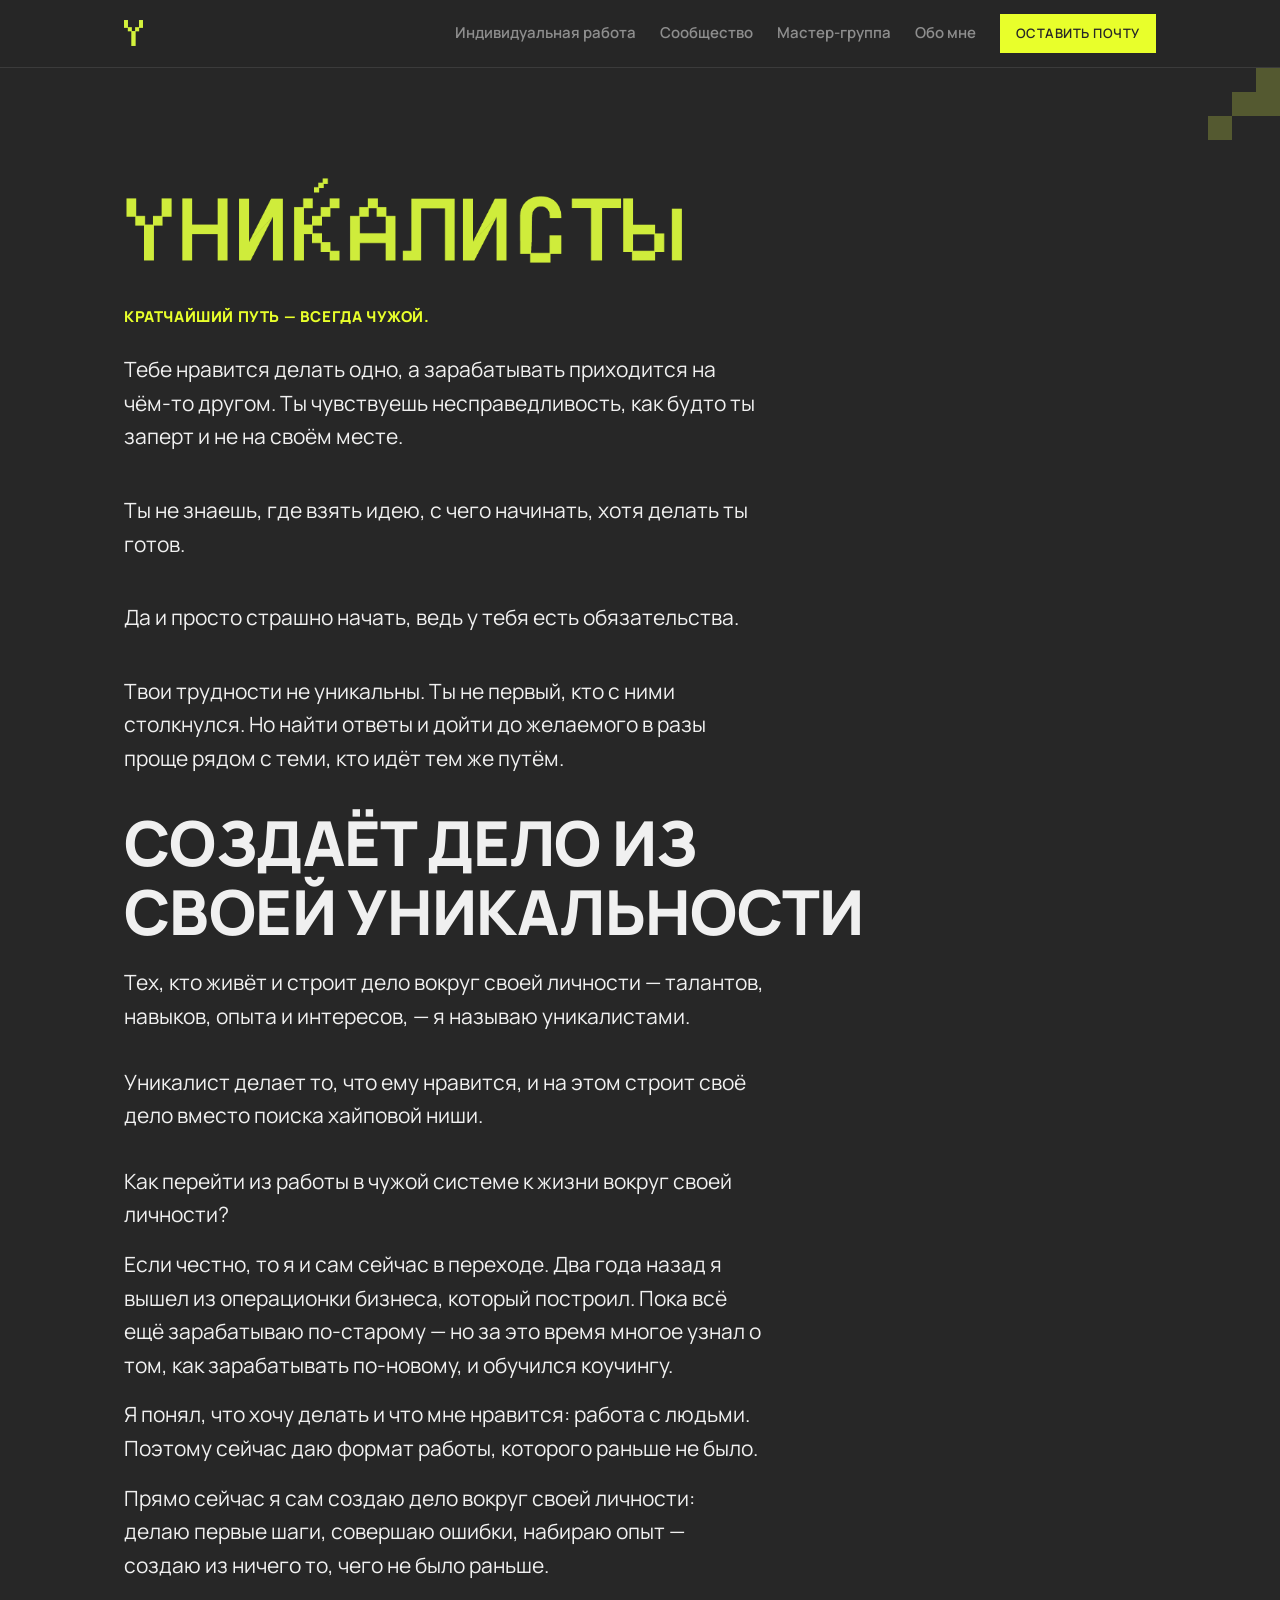
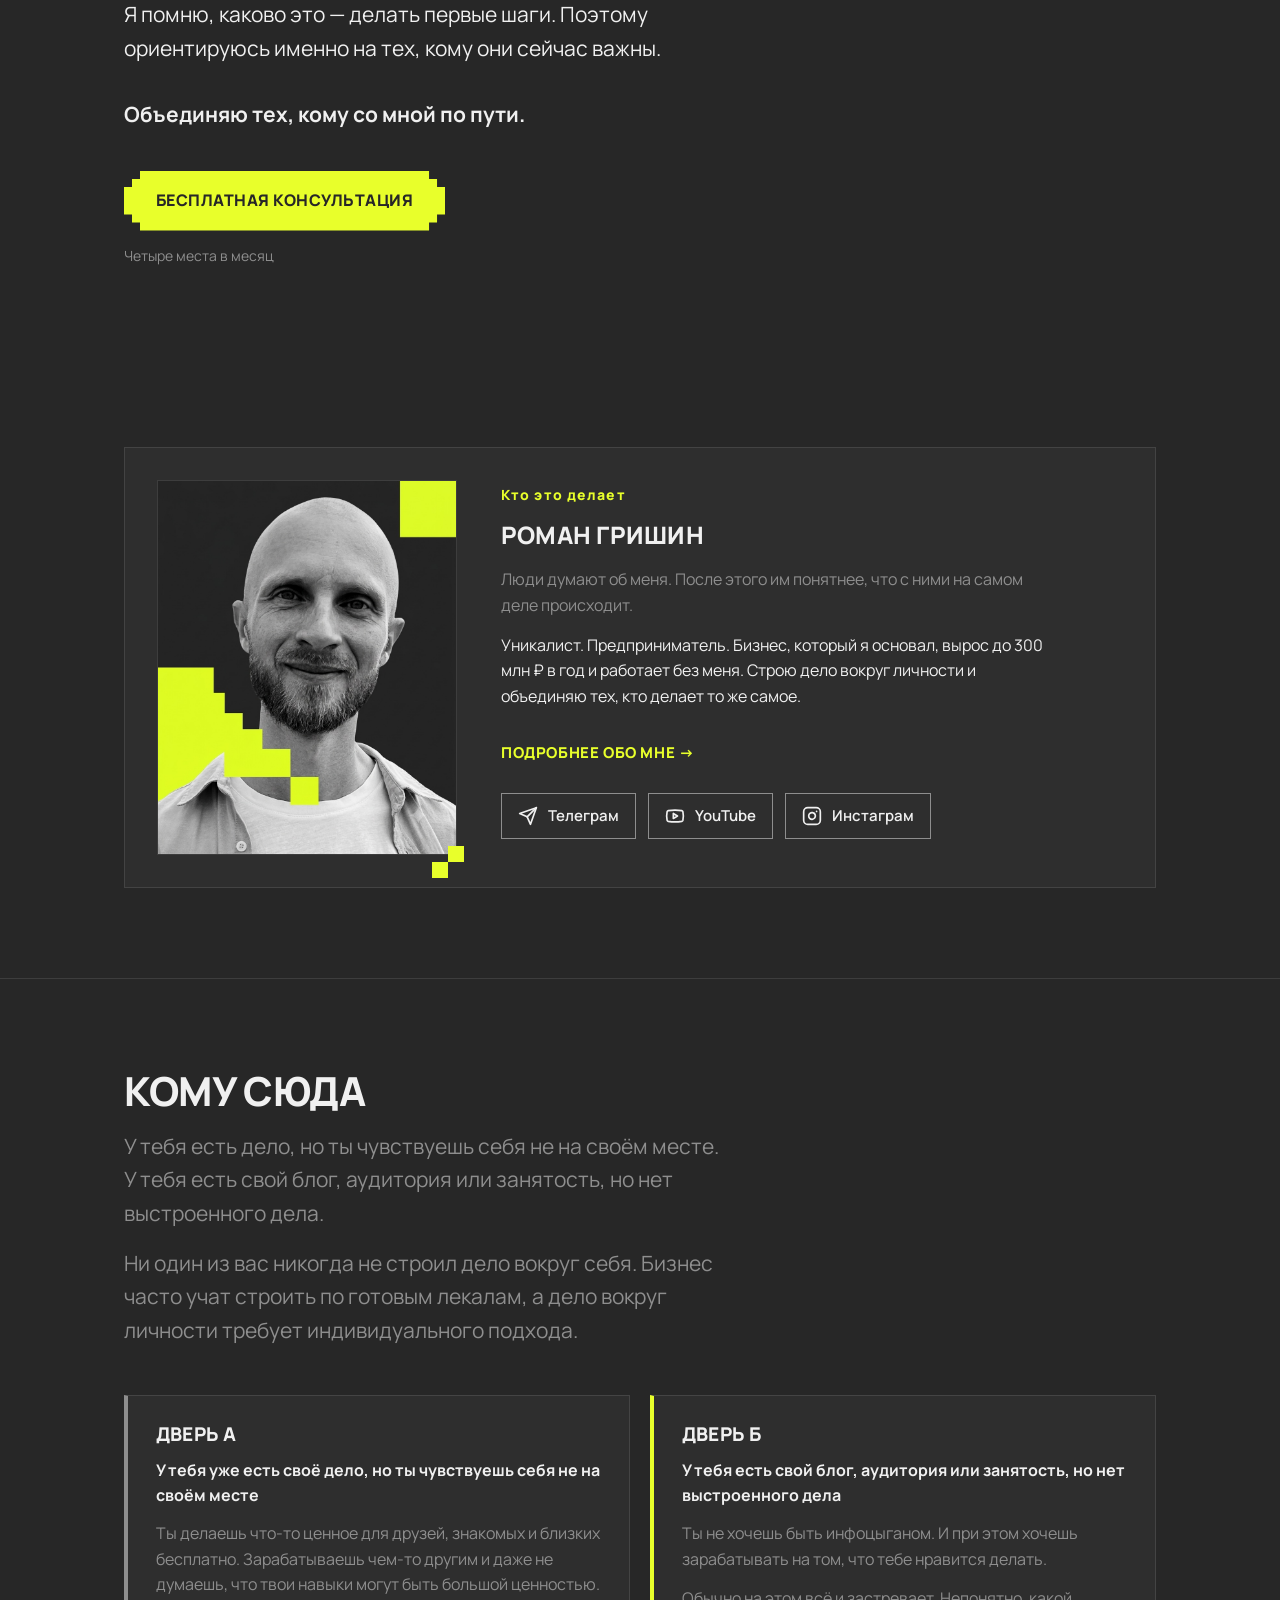
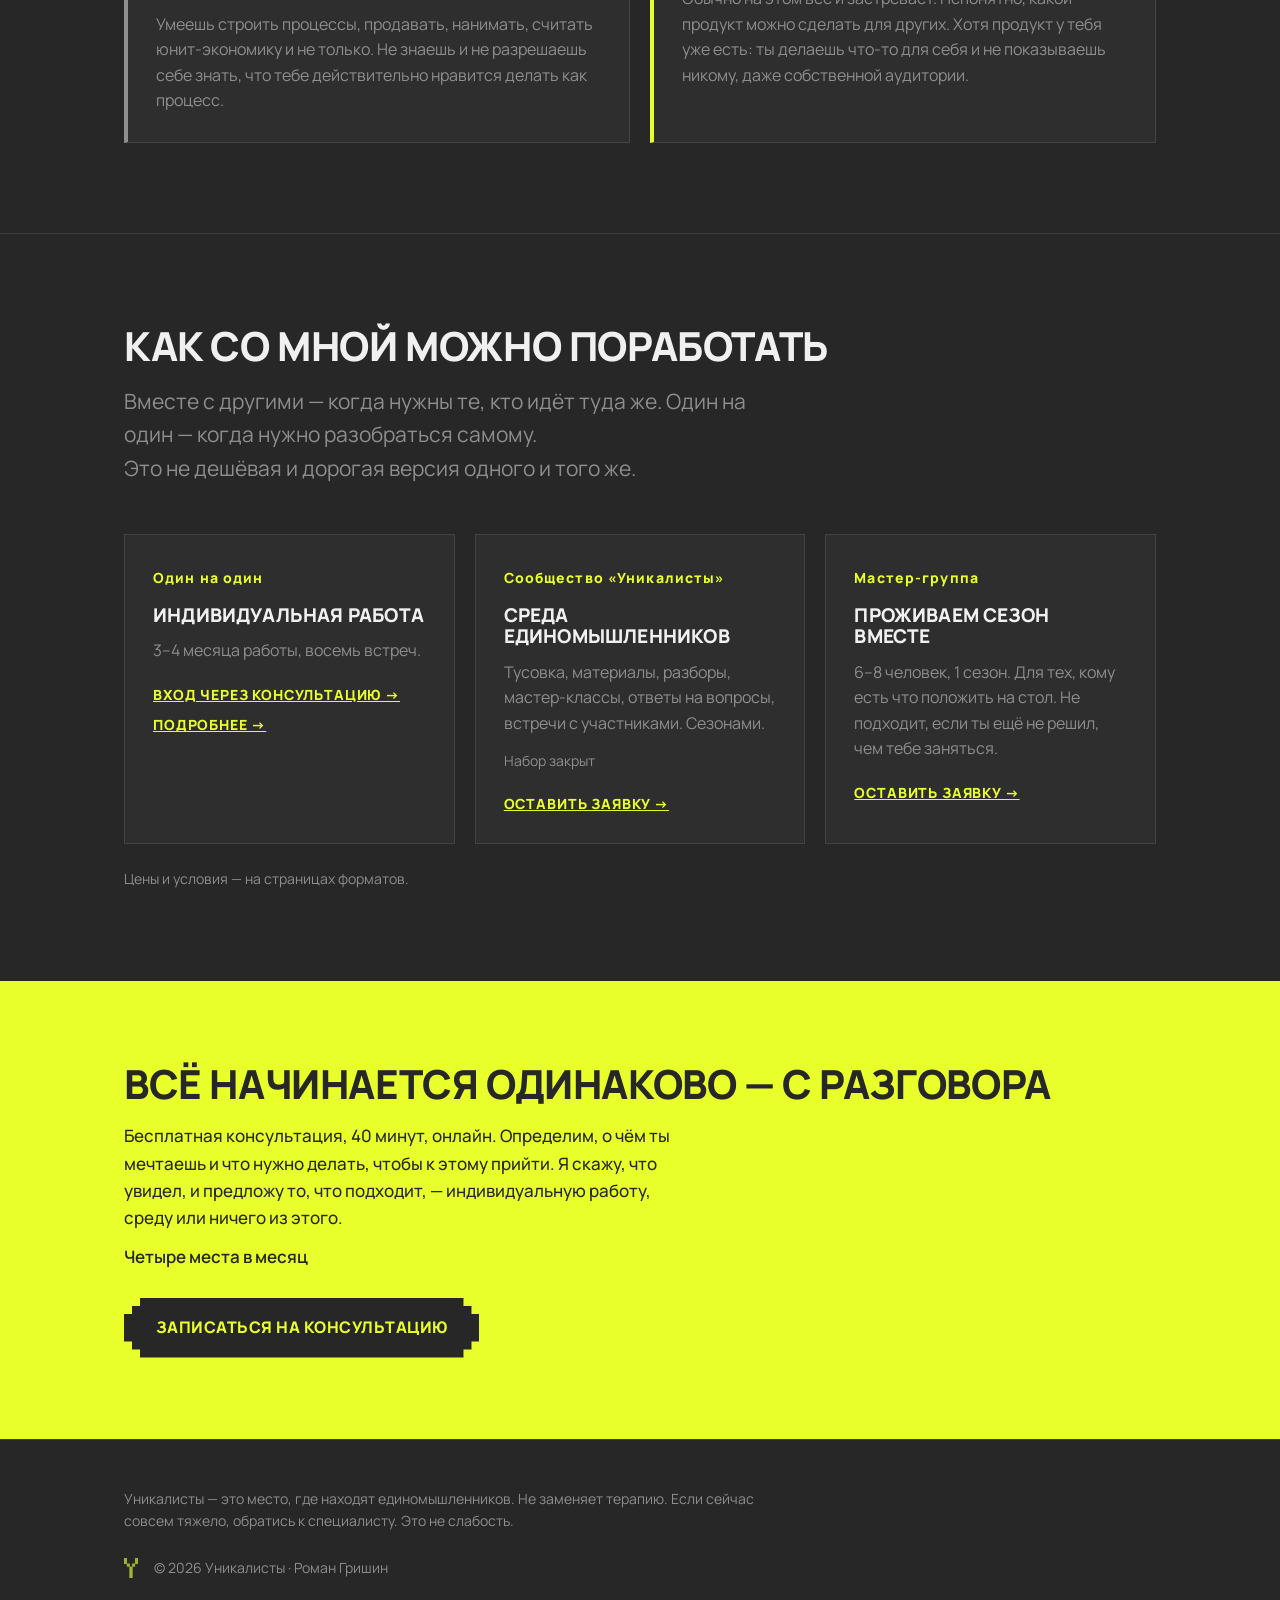
==== index.html @ 7ee45655 "Главная: рассказать о собственном переходе подробнее Объяснить, почему опыт Романа ценен тем, кто де" ====
<!DOCTYPE html>
<html lang="ru" class="snap">
<head>
  <meta charset="UTF-8">
  <meta name="viewport" content="width=device-width, initial-scale=1">
  <title>Уникалисты — дело вокруг своей уникальности</title>
  <meta name="description" content="Для тех, кому по пути создать дело вокруг личности, а не наоборот. Индивидуальная работа, сообщество «Уникалисты» и мастер-группа с Романом Гришиным.">
  <link rel="icon" type="image/png" href="assets/y-acid.png">
  <link rel="preconnect" href="https://fonts.googleapis.com">
  <link rel="preconnect" href="https://fonts.gstatic.com" crossorigin>
  <link href="https://fonts.googleapis.com/css2?family=Manrope:wght@400;600;800&display=swap" rel="stylesheet">
  <link rel="stylesheet" href="styles.css">
</head>
<body>

  <nav class="nav" aria-label="Главная навигация">
    <div class="nav-in">
      <a class="nav-logo" href="index.html" aria-label="Уникалисты — на главную">
        <img src="assets/y-acid.png" alt="Уникалисты">
      </a>
      <div class="nav-links">
        <a href="individual.html">Индивидуальная работа</a>
        <a href="community.html">Сообщество</a>
        <a href="master-group.html">Мастер-группа</a>
        <a href="about.html">Обо мне</a>
        <a class="nav-cta" href="email.html">Оставить почту</a>
      </div>
    </div>
  </nav>

  <!-- ── Hero ── -->
  <header class="hero">
    <div class="pixel-stairs" aria-hidden="true"></div>
    <div class="wrap">
      <img class="hero-wordmark" src="assets/wordmark-acid.png" alt="Уникалисты" width="1568" height="240">
      <p style="color:var(--lime); font-weight:800; text-transform:uppercase; font-size:15px; letter-spacing:.04em; margin-bottom: 24px;">Кратчайший путь — всегда чужой.</p>

      <p class="lead">Тебе нравится делать одно, а зарабатывать приходится на чём-то другом. Ты чувствуешь несправедливость, как будто ты заперт и не на своём месте.</p>
      <p class="lead" style="margin-top:16px;">Ты не знаешь, где взять идею, с чего начинать, хотя делать ты готов.</p>
      <p class="lead" style="margin-top:16px;">Да и просто страшно начать, ведь у тебя есть обязательства.</p>
      <p class="lead" style="margin-top:16px; margin-bottom: 32px;">Твои трудности не уникальны. Ты не первый, кто с ними столкнулся. Но найти ответы и дойти до желаемого в разы проще рядом с теми, кто идёт тем же путём.</p>

      <h1>Создаёт дело из своей уникальности</h1>
      <p class="lead" style="margin-bottom: 32px;">Тех, кто живёт и строит дело вокруг своей личности — талантов, навыков, опыта и интересов, — я называю уникалистами.</p>

      <p class="lead" style="margin-bottom: 32px;">Уникалист делает то, что ему нравится, и на этом строит своё дело вместо поиска хайповой ниши.</p>

      <p class="lead" style="margin-bottom: 16px;">Как перейти из работы в чужой системе к жизни вокруг своей личности?</p>
      <p class="lead" style="margin-bottom: 16px;">Если честно, то я и сам сейчас в переходе. Два года назад я вышел из операционки бизнеса, который построил. Пока всё ещё зарабатываю по-старому — но за это время многое узнал о том, как зарабатывать по-новому, и обучился коучингу.</p>
      <p class="lead" style="margin-bottom: 16px;">Я понял, что хочу делать и что мне нравится: работа с людьми. Поэтому сейчас даю формат работы, которого раньше не было.</p>
      <p class="lead" style="margin-bottom: 16px;">Прямо сейчас я сам создаю дело вокруг своей личности: делаю первые шаги, совершаю ошибки, набираю опыт — создаю из ничего то, чего не было раньше.</p>
      <p class="lead" style="margin-bottom: 32px;">Я помню, каково это — делать первые шаги. Поэтому ориентируюсь именно на тех, кому они сейчас важны.</p>

      <p class="lead" style="font-weight: 700; margin-bottom: 40px;">Объединяю тех, кому со мной по пути.</p>

      <div class="hero-actions">
        <a class="btn" href="consultation.html">Бесплатная консультация</a>
      </div>
      <p class="muted" style="margin-top: 14px; font-size: 14px;">Четыре места в месяц</p>
    </div>
  </header>

  <!-- ── Кто это делает ── -->
  <section class="section" id="me">
    <div class="wrap">
      <div class="about about--flush">
        <div class="about-photo">
          <img src="assets/roman.jpg" alt="Роман Гришин" width="960" height="1200">
        </div>
        <div class="about-text">
          <span class="card-num">Кто это делает</span>
          <h3>Роман Гришин</h3>
          <p>Люди думают об меня. После этого им понятнее, что с ними на самом деле происходит.</p>
          <p>Уникалист. Предприниматель. Бизнес, который я основал, вырос до 300 млн ₽ в год и работает без меня. Строю дело вокруг личности и объединяю тех, кто делает то же самое.</p>
          <a class="about-more" href="about.html">Подробнее обо мне →</a>
          <div class="about-socials">
            <a href="https://t.me/unicalist" target="_blank" rel="noopener" aria-label="Телеграм-канал Романа">
              <svg viewBox="0 0 24 24" fill="none" stroke="currentColor" stroke-width="2" stroke-linecap="round" stroke-linejoin="round" aria-hidden="true"><path d="m22 2-7 20-4-9-9-4Z"/><path d="M22 2 11 13"/></svg>
              <span>Телеграм</span>
            </a>
            <a href="https://www.youtube.com/@unicalist" target="_blank" rel="noopener" aria-label="YouTube-канал Романа">
              <svg viewBox="0 0 24 24" fill="none" stroke="currentColor" stroke-width="2" stroke-linecap="round" stroke-linejoin="round" aria-hidden="true"><path d="M2.5 17a24.12 24.12 0 0 1 0-10 2 2 0 0 1 1.4-1.4 49.56 49.56 0 0 1 16.2 0A2 2 0 0 1 21.5 7a24.12 24.12 0 0 1 0 10 2 2 0 0 1-1.4 1.4 49.55 49.55 0 0 1-16.2 0A2 2 0 0 1 2.5 17"/><path d="m10 15 5-3-5-3z"/></svg>
              <span>YouTube</span>
            </a>
            <a href="https://www.instagram.com/rmgrishin/" target="_blank" rel="noopener" aria-label="Инстаграм Романа">
              <svg viewBox="0 0 24 24" fill="none" stroke="currentColor" stroke-width="2" stroke-linecap="round" stroke-linejoin="round" aria-hidden="true"><rect width="20" height="20" x="2" y="2" rx="5" ry="5"/><path d="M16 11.37A4 4 0 1 1 12.63 8 4 4 0 0 1 16 11.37z"/><line x1="17.5" x2="17.51" y1="6.5" y2="6.5"/></svg>
              <span>Инстаграм</span>
            </a>
          </div>
        </div>
      </div>
    </div>
  </section>

  <!-- ── Кому сюда ── -->
  <section class="section">
    <div class="wrap">
      <div class="section-head">
        <h2>Кому сюда</h2>
        <p class="lead muted">У тебя есть дело, но ты чувствуешь себя не на своём месте.<br>У тебя есть свой блог, аудитория или занятость, но нет выстроенного дела.</p>
        <p class="lead muted" style="margin-top: 16px;">Ни один из вас никогда не строил дело вокруг себя. Бизнес часто учат строить по готовым лекалам, а дело вокруг личности требует индивидуального подхода.</p>
      </div>

      <div class="grid grid--2">
        <div class="card card--a">
          <h3>Дверь А</h3>
          <p style="color: var(--light); font-weight: 700; margin-bottom: 12px;">У тебя уже есть своё дело, но ты чувствуешь себя не на своём месте</p>
          <p>Ты делаешь что-то ценное для друзей, знакомых и близких бесплатно. Зарабатываешь чем-то другим и даже не думаешь, что твои навыки могут быть большой ценностью.</p>
          <p style="margin-top: 14px;">Умеешь строить процессы, продавать, нанимать, считать юнит-экономику и не только. Не знаешь и не разрешаешь себе знать, что тебе действительно нравится делать как процесс.</p>
        </div>
        <div class="card card--b">
          <h3>Дверь Б</h3>
          <p style="color: var(--light); font-weight: 700; margin-bottom: 12px;">У тебя есть свой блог, аудитория или занятость, но нет выстроенного дела</p>
          <p>Ты не хочешь быть инфоцыганом. И при этом хочешь зарабатывать на том, что тебе нравится делать.</p>
          <p style="margin-top: 14px;">Обычно на этом всё и застревает. Непонятно, какой продукт можно сделать для других. Хотя продукт у тебя уже есть: ты делаешь что-то для себя и не показываешь никому, даже собственной аудитории.</p>
        </div>
      </div>
    </div>
  </section>

  <!-- ── Как со мной можно поработать ── -->
  <section class="section" id="products">
    <div class="wrap">
      <div class="section-head">
        <h2>Как со мной можно поработать</h2>
        <p class="lead muted">Вместе с другими — когда нужны те, кто идёт туда же. Один на один — когда нужно разобраться самому.<br>Это не дешёвая и дорогая версия одного и того же.</p>
      </div>

      <div class="grid grid--3">
        <div class="card">
          <span class="card-num">Один на один</span>
          <h3>Индивидуальная работа</h3>
          <p>3–4 месяца работы, восемь встреч.</p>
          <a class="card-go" href="consultation.html" style="display:block;">Вход через консультацию →</a>
          <a class="card-go" href="individual.html" style="display:block; margin-top:8px;">Подробнее →</a>
        </div>
        <div class="card">
          <span class="card-num">Сообщество «Уникалисты»</span>
          <h3>Среда единомышленников</h3>
          <p>Тусовка, материалы, разборы, мастер-классы, ответы на вопросы, встречи с участниками. Сезонами.</p>
          <p class="muted" style="margin-top: 14px; font-size: 14px;">Набор закрыт</p>
          <a class="card-go" href="community.html" style="display:block;">Оставить заявку →</a>
        </div>
        <div class="card">
          <span class="card-num">Мастер-группа</span>
          <h3>Проживаем сезон вместе</h3>
          <p>6–8 человек, 1 сезон. Для тех, кому есть что положить на стол. Не подходит, если ты ещё не решил, чем тебе заняться.</p>
          <a class="card-go" href="master-group.html" style="display:block;">Оставить заявку →</a>
        </div>
      </div>
      <p class="muted" style="margin-top: 24px; font-size: 14px;">Цены и условия — на страницах форматов.</p>
    </div>
  </section>

  <!-- ── Финальный CTA ── -->
  <section class="final">
    <div class="wrap">
      <h2>Всё начинается одинаково — с разговора</h2>
      <p>Бесплатная консультация, 40 минут, онлайн. Определим, о чём ты мечтаешь и что нужно делать, чтобы к этому прийти. Я скажу, что увидел, и предложу то, что подходит, — индивидуальную работу, среду или ничего из этого.</p>
      <p style="font-weight: 600; margin-top: -20px; margin-bottom: 28px;">Четыре места в месяц</p>
      <a class="btn" href="consultation.html">Записаться на консультацию</a>
    </div>
  </section>

  <footer class="footer">
    <div class="wrap">
      <p class="disclaimer">Уникалисты — это место, где находят единомышленников. Не заменяет терапию. Если сейчас совсем тяжело, обратись к специалисту. Это не слабость.</p>
      <div class="footer-row">
        <img src="assets/y-acid.png" alt="">
        <span>© 2026 Уникалисты · Роман Гришин</span>
      </div>
    </div>
  </footer>

  <script src="script.js" defer></script>

</body>
</html>
---- styles.css ----
/* Уникалисты — стили по визуальному гайду v1.0
   Палитра: charcoal #272727 · лайм #E8FF2B (сигнал, ≤10%) · серый #8E8E8E · олива #7A8239 · почти-белый #F0F0F0 */

:root {
  --charcoal: #272727;
  --charcoal-2: #2e2e2e;
  --lime: #e8ff2b;
  --olive: #7a8239;
  --gray: #8e8e8e;
  --light: #f0f0f0;
  --border: rgba(255, 255, 255, 0.1);
  --maxw: 1080px;
  --px: 8px; /* модуль пиксельной сетки */
}

* { box-sizing: border-box; }

html { scroll-behavior: smooth; }

body {
  margin: 0;
  background: var(--charcoal);
  color: var(--light);
  font-family: "Manrope", -apple-system, "Segoe UI", sans-serif;
  font-size: 17px;
  line-height: 1.6;
  -webkit-font-smoothing: antialiased;
}

img { max-width: 100%; display: block; }

a { color: var(--light); }

::selection { background: var(--lime); color: var(--charcoal); }

:focus-visible {
  outline: 2px solid var(--lime);
  outline-offset: 3px;
}

.wrap {
  max-width: var(--maxw);
  margin: 0 auto;
  padding: 0 24px;
}

/* ── Типографика ── */

h1, h2, h3 {
  font-weight: 800;
  text-transform: uppercase;
  letter-spacing: -0.01em;
  line-height: 1.12;
  margin: 0;
}

h1 { font-size: clamp(34px, 5.4vw, 62px); }
h2 { font-size: clamp(26px, 3.6vw, 40px); }
h3 { font-size: 19px; letter-spacing: 0.01em; }

p { margin: 0; }

.muted { color: var(--gray); }

.lead {
  font-size: clamp(18px, 2vw, 21px);
  max-width: 640px;
}

/* ── Плашка-chip (лайм с пиксельным хвостом) ── */

.chip {
  display: inline-block;
  position: relative;
  background: var(--lime);
  color: var(--charcoal);
  font-weight: 800;
  text-transform: uppercase;
  font-size: 13px;
  letter-spacing: 0.06em;
  padding: 7px 14px;
}

.chip::after {
  content: "";
  position: absolute;
  left: 0;
  bottom: calc(var(--px) * -1);
  width: var(--px);
  height: var(--px);
  background: var(--lime);
}

.chip--ghost {
  background: transparent;
  color: var(--gray);
  border: 1px solid var(--border);
}
.chip--ghost::after { display: none; }

/* ── Кнопки ── */

.btn {
  position: relative;
  display: inline-block;
  background: var(--lime);
  color: var(--charcoal);
  font-family: inherit;
  font-weight: 800;
  font-size: 16px;
  text-transform: uppercase;
  letter-spacing: 0.03em;
  text-decoration: none;
  border: none;
  cursor: pointer;
  padding: 17px 32px;
  /* пиксельная форма: сам силуэт кнопки — углы срезаны лесенкой в 2 ступени */
  clip-path: polygon(
    16px 0, calc(100% - 16px) 0,
    calc(100% - 16px) 8px, calc(100% - 8px) 8px, calc(100% - 8px) 16px, 100% 16px,
    100% calc(100% - 16px), calc(100% - 8px) calc(100% - 16px),
    calc(100% - 8px) calc(100% - 8px), calc(100% - 16px) calc(100% - 8px), calc(100% - 16px) 100%,
    16px 100%, 16px calc(100% - 8px), 8px calc(100% - 8px), 8px calc(100% - 16px), 0 calc(100% - 16px),
    0 16px, 8px 16px, 8px 8px, 16px 8px
  );
  transition: transform 0.18s ease, background 0.18s ease, clip-path 0.16s ease;
}

/* ховер: лесенки складываются — кнопка становится строгим квадратом
   (тот же набор из 20 точек, но сведён в 4 угла, чтобы форма плавно перетекала) */
.btn:hover,
.btn:focus-visible {
  clip-path: polygon(
    0 0, 100% 0,
    100% 0, 100% 0, 100% 0, 100% 0,
    100% 100%, 100% 100%, 100% 100%, 100% 100%, 100% 100%,
    0 100%, 0 100%, 0 100%, 0 100%, 0 100%,
    0 0, 0 0, 0 0, 0 0
  );
}

.btn--ghost {
  background: transparent;
  color: var(--light);
  border: 1px solid var(--gray);
  clip-path: none; /* контурная вторичная кнопка остаётся обычным прямоугольником */
}
.btn--ghost:hover,
.btn--ghost:focus-visible {
  border-color: var(--light);
}

/* ── Навигация ── */

.nav {
  position: sticky;
  top: 0;
  z-index: 100;
  background: rgba(39, 39, 39, 0.92);
  backdrop-filter: blur(8px);
  border-bottom: 1px solid var(--border);
}

.nav-in {
  display: flex;
  align-items: center;
  gap: 28px;
  padding: 14px 24px;
  max-width: var(--maxw);
  margin: 0 auto;
}

.nav-logo img { height: 26px; width: auto; }

.nav-links {
  display: flex;
  gap: 24px;
  margin-left: auto;
  align-items: center;
}

.nav-links a {
  color: var(--gray);
  text-decoration: none;
  font-size: 15px;
  font-weight: 600;
  transition: color 0.18s ease;
}

.nav-links a:hover { color: var(--light); }

.nav-cta {
  background: var(--lime);
  color: var(--charcoal) !important;
  font-weight: 800;
  padding: 9px 16px;
  text-transform: uppercase;
  font-size: 13px !important;
  letter-spacing: 0.04em;
}
.nav-cta:hover { color: var(--charcoal) !important; }

/* ── Hero ── */

.hero {
  padding: clamp(72px, 12vh, 140px) 0 clamp(64px, 10vh, 120px);
  position: relative;
  overflow: hidden;
}

.hero-wordmark {
  width: min(560px, 82vw);
  height: auto;
  margin-bottom: 40px;
}

.hero h1 { max-width: 760px; margin: 28px 0 20px; }

.hero .lead { margin-bottom: 40px; }

.hero-actions { display: flex; gap: 14px; flex-wrap: wrap; }

/* пиксельная лесенка — декор в углу hero */
.pixel-stairs {
  position: absolute;
  right: 0;
  top: 0;
  width: calc(var(--px) * 3);
  height: calc(var(--px) * 3);
  background: var(--olive);
  box-shadow:
    calc(var(--px) * -3) calc(var(--px) * 3) 0 0 var(--olive),
    0 calc(var(--px) * 3) 0 0 var(--olive),
    calc(var(--px) * -6) calc(var(--px) * 6) 0 0 var(--olive);
  opacity: 0.55;
}

/* ── Секции ── */

.section { padding: clamp(72px, 10vh, 128px) 0; }

.section + .section { border-top: 1px solid var(--border); }

.section-head { margin-bottom: 48px; }
.section-head .chip { margin-bottom: 20px; }
.section-head h2 { margin-bottom: 16px; }

/* ── Сетки карточек ── */

.grid {
  display: grid;
  gap: 20px;
}

.grid--2 { grid-template-columns: repeat(2, 1fr); }
.grid--3 { grid-template-columns: repeat(3, 1fr); }
.grid--4 { grid-template-columns: repeat(4, 1fr); }

.card {
  background: var(--charcoal-2);
  border: 1px solid var(--border);
  padding: 28px;
}

.card h3 { margin-bottom: 12px; }
.card p { color: var(--gray); font-size: 16px; }

.card-num {
  display: inline-block;
  color: var(--lime);
  font-weight: 800;
  font-size: 14px;
  margin-bottom: 16px;
  letter-spacing: 0.08em;
}

/* карточки А → Б */

.card--a { border-left: 4px solid var(--gray); }
.card--b { border-left: 4px solid var(--lime); }

.card ul {
  margin: 0;
  padding: 0;
  list-style: none;
  color: var(--gray);
  font-size: 16px;
}

.card ul li {
  padding-left: 22px;
  position: relative;
  margin-bottom: 10px;
}

.card ul li::before {
  content: "";
  position: absolute;
  left: 0;
  top: 9px;
  width: var(--px);
  height: var(--px);
  background: var(--gray);
}

.card--b ul li::before { background: var(--lime); }
.card--b ul { color: var(--light); }

/* карточка-ссылка: на главной и в блоках «куда дальше» */

.card--link {
  display: flex;
  flex-direction: column;
  text-decoration: none;
  color: inherit;
}

.card--link p { flex: 1; }

.card-go {
  display: inline-block;
  margin-top: 20px;
  color: var(--lime);
  font-weight: 800;
  font-size: 14px;
  text-transform: uppercase;
  letter-spacing: 0.06em;
}

.card--link:hover { border-color: rgba(232, 255, 43, 0.5); }

/* ── Шапка страницы продукта ── */

.prod-hero {
  padding: clamp(48px, 8vh, 88px) 0 clamp(40px, 7vh, 72px);
  border-bottom: 1px solid var(--border);
}

.prod-hero .back { margin-bottom: 32px; }
.prod-hero .chip { margin-bottom: 22px; }
.prod-hero h1 { margin-bottom: 20px; }
.prod-hero .lead { margin-bottom: 0; }
.prod-hero .hero-actions { margin-top: 32px; }

/* ссылка «назад» — на страницах продуктов и на email */

.back {
  display: block;
  width: fit-content;
  color: var(--gray);
  text-decoration: none;
  font-size: 15px;
}
.back:hover { color: var(--light); }

/* ── Кейс-история ── */

.story {
  display: grid;
  grid-template-columns: 240px 1fr;
  gap: clamp(28px, 4vw, 56px);
  align-items: start;
}

.story-side {
  position: sticky;
  top: 96px;
  border-left: 4px solid var(--lime);
  padding-left: 20px;
}

.story-fact + .story-fact {
  margin-top: 26px;
  padding-top: 26px;
  border-top: 1px solid var(--border);
}

.story-fact p { color: var(--gray); font-size: 15px; }
.story-fact .fact-n { margin-bottom: 8px; }

.story-body p { color: var(--gray); margin-bottom: 16px; }
.story-body a { color: var(--lime); }

.story-lead {
  color: var(--light) !important;
  font-size: clamp(18px, 2vw, 21px);
}

.story-h {
  margin-top: 36px;
  margin-bottom: 14px;
  color: var(--light);
}

.story-out {
  margin-top: 36px;
  padding: 26px;
  background: var(--charcoal-2);
  border: 1px solid var(--border);
}

.story-out h3 { margin-bottom: 16px; }
.story-out p:last-child { margin-bottom: 0; }
.story-out strong { color: var(--light); font-weight: 800; }

.story-note {
  margin-top: 28px;
  padding-top: 16px;
  border-top: 1px solid var(--border);
  font-size: 14px;
}

/* ── Блок «обо мне» ── */

.about {
  display: grid;
  grid-template-columns: 300px 1fr;
  gap: 44px;
  align-items: start;
  margin-top: 56px;
  padding: 32px;
  background: var(--charcoal-2);
  border: 1px solid var(--border);
}

/* тот же блок, но как самостоятельная секция — без отступа сверху */
.about--flush { margin-top: 0; }

.about-photo {
  position: relative;
  aspect-ratio: 4 / 5;
  background: var(--charcoal) url("assets/y-graphite.png") center / 56px no-repeat;
  border: 1px solid var(--border);
}

.about-photo img {
  width: 100%;
  height: 100%;
  object-fit: cover;
}

/* пиксельная лесенка на углу фото */
.about-photo::after {
  content: "";
  position: absolute;
  right: calc(var(--px) * -1);
  bottom: calc(var(--px) * -1);
  width: calc(var(--px) * 2);
  height: calc(var(--px) * 2);
  background: var(--lime);
  box-shadow: calc(var(--px) * -2) calc(var(--px) * 2) 0 0 var(--lime);
}

.about-text h3 { font-size: 24px; margin-bottom: 18px; }

.about-text p {
  color: var(--gray);
  font-size: 16px;
  max-width: 560px;
  margin-bottom: 14px;
}

.about-text p:last-of-type { color: var(--light); }

.about-socials {
  display: flex;
  gap: 12px;
  flex-wrap: wrap;
  margin-top: 26px;
}

.about-socials a {
  display: inline-flex;
  align-items: center;
  gap: 10px;
  min-height: 44px;
  padding: 10px 16px;
  border: 1px solid var(--gray);
  color: var(--light);
  text-decoration: none;
  font-size: 15px;
  font-weight: 600;
  transition: border-color 0.2s ease, color 0.2s ease;
}

.about-socials a:hover {
  border-color: var(--lime);
  color: var(--lime);
}

.about-socials svg { width: 20px; height: 20px; }

/* ── Полоса «без обещаний» ── */

.no-promises {
  display: grid;
  grid-template-columns: repeat(4, 1fr);
  gap: 20px;
  margin-top: 48px;
  padding-top: 40px;
  border-top: 1px solid var(--border);
}

/* та же полоса, но под собственным заголовком секции */
.no-promises--flush {
  margin-top: 0;
  padding-top: 0;
  border-top: none;
}

.no-promises p strong {
  display: block;
  color: var(--light);
  text-transform: uppercase;
  font-size: 14px;
  letter-spacing: 0.04em;
  margin-bottom: 6px;
}

.no-promises p {
  color: var(--gray);
  font-size: 15px;
}

/* ── Побег: список дней ── */

.list-plain {
  margin: 0;
  padding: 0;
  list-style: none;
}

.list-plain li {
  display: flex;
  gap: 18px;
  padding: 18px 0;
  border-bottom: 1px solid var(--border);
  font-size: 16px;
}

.list-plain li:last-child { border-bottom: none; }

.list-plain .marker {
  flex: none;
  width: var(--px);
  height: var(--px);
  background: var(--lime);
  margin-top: 9px;
}

/* «кому не подойдёт» */

.not-for {
  background: transparent;
  border: 1px solid var(--olive);
  padding: 28px;
}

.not-for h3 { color: var(--light); margin-bottom: 14px; }
.not-for p { color: var(--gray); font-size: 16px; margin-bottom: 10px; }
.not-for p:last-child { margin-bottom: 0; }

/* ── Финальная лаймовая секция ── */

.final {
  background: var(--lime);
  color: var(--charcoal);
  padding: clamp(64px, 9vh, 110px) 0;
}

.final h2 { color: var(--charcoal); margin-bottom: 16px; }
.final p { max-width: 560px; margin-bottom: 32px; font-weight: 500; }

.final .btn {
  background: var(--charcoal);
  color: var(--lime);
}

/* ── Футер ── */

.footer {
  border-top: 1px solid var(--border);
  padding: 48px 0 56px;
  font-size: 14px;
  color: var(--gray);
}

.footer .disclaimer {
  max-width: 640px;
  margin-bottom: 24px;
}

.footer-row {
  display: flex;
  align-items: center;
  gap: 16px;
  flex-wrap: wrap;
}

.footer-row img { height: 20px; width: auto; opacity: 0.7; }

/* ── Страница email ── */

.page-email {
  min-height: 100dvh;
  display: flex;
  flex-direction: column;
}

.email-main {
  flex: 1;
  display: flex;
  align-items: center;
  padding: 64px 0;
}

.email-box { max-width: 560px; }

.email-box .back { margin-bottom: 40px; }

.email-box h1 { font-size: clamp(30px, 4.5vw, 46px); margin-bottom: 18px; }
.email-box .lead { margin-bottom: 36px; font-size: 18px; }

.email-form { display: flex; gap: 12px; flex-wrap: wrap; }

.email-form input[type="email"] {
  flex: 1 1 260px;
  background: var(--charcoal-2);
  border: 1px solid var(--gray);
  color: var(--light);
  font-family: inherit;
  font-size: 16px;
  padding: 15px 16px;
}

.email-form input[type="email"]::placeholder { color: var(--gray); }

.email-form input[type="email"]:focus {
  outline: 2px solid var(--lime);
  outline-offset: 0;
  border-color: transparent;
}

.email-note { margin-top: 16px; font-size: 14px; color: var(--gray); }

.email-success {
  display: none;
  border: 1px solid var(--lime);
  padding: 24px;
  margin-top: 8px;
}

.email-success p { color: var(--light); }

/* ── Страница «Как со мной можно поработать» ──
   Тот же charcoal + лайм + Manrope. Горы, туман и знаки перерисованы
   по пиксельной сетке --px, поэтому у всех SVG shape-rendering: crispEdges. */

.hl { color: var(--lime); }

.page-about h2 .hl { color: var(--lime); }

/* Шапка */

/* Сцена рисуется во всю ширину окна и держит собственную пропорцию 1440×320,
   поэтому её высота — ровно 22.22vw; на неё и рассчитан нижний паддинг. */
.about-hero {
  position: relative;
  overflow: hidden;
  padding: clamp(56px, 9vh, 104px) 0 calc(22.22vw + clamp(32px, 5vh, 64px));
}

.about-hero__scene {
  position: absolute;
  left: 0;
  right: 0;
  bottom: 0;
  pointer-events: none;
}

.about-hero__scene svg { width: 100%; height: auto; display: block; }

.about-hero .wrap { position: relative; z-index: 1; }

.about-hero .chip { margin-bottom: 24px; }

.about-hero h1 { max-width: 900px; margin-bottom: 22px; }

.about-hero .lead { margin-bottom: 32px; }

.about-hero__sig {
  color: var(--gray);
  text-transform: uppercase;
  font-size: 13px;
  font-weight: 600;
  letter-spacing: 0.06em;
}

/* Две колонки текста */

.col2 {
  display: grid;
  grid-template-columns: repeat(2, 1fr);
  gap: 24px clamp(24px, 4vw, 56px);
}

.col2 p { color: var(--gray); margin-bottom: 14px; }
.col2 p:last-child { margin-bottom: 0; }

.col2--ruled {
  margin-top: clamp(36px, 6vh, 56px);
  padding-top: 32px;
  border-top: 1px solid var(--border);
}

.col2--ruled h3 { margin-bottom: 12px; }

/* Знаки у трёх карточек */

.mark {
  display: block;
  width: 56px;
  height: 56px;
  margin-bottom: 20px;
  color: var(--gray);
}

.page-about .card h3 span {
  display: block;
  text-transform: none;
  font-weight: 400;
  font-size: 14px;
  letter-spacing: 0;
  color: var(--gray);
  margin-top: 6px;
}

/* Схема «взгляд с горы» */

.view {
  display: grid;
  grid-template-columns: 1fr 1fr;
  gap: clamp(24px, 4vw, 56px);
  align-items: center;
}

.view-text p { margin-bottom: 16px; }
.view-text p:last-child { margin-bottom: 0; color: var(--gray); }
.view-text strong { color: var(--lime); font-weight: 800; }

.view-fig { margin: 0; }
.view-fig svg { width: 100%; height: auto; display: block; color: var(--gray); }

.view-lbl {
  fill: var(--gray);
  font-family: "Manrope", sans-serif;
  font-size: 13px;
  font-weight: 600;
  letter-spacing: 0.02em;
}

/* Факты */

.facts {
  display: grid;
  grid-template-columns: repeat(auto-fit, minmax(170px, 1fr));
  gap: 36px clamp(20px, 2.6vw, 40px);
}

.fact-n {
  display: block;
  font-weight: 800;
  font-size: clamp(26px, 2.5vw, 32px);
  line-height: 1;
  letter-spacing: -0.02em;
  margin-bottom: 14px;
}

.fact .card-num { display: block; margin-bottom: 8px; }
.fact p { color: var(--gray); font-size: 15px; }

.facts-foot {
  margin-top: clamp(32px, 5vh, 48px);
  padding-top: 24px;
  border-top: 1px solid var(--border);
  max-width: 720px;
}

/* Мой главный кейс */

.case {
  display: grid;
  grid-template-columns: 300px 1fr;
  gap: clamp(24px, 4vw, 56px);
  align-items: start;
}

.case-head .card-num { display: block; }
.case h2 { font-size: clamp(46px, 7vw, 88px); line-height: 0.92; }
.case-text p { color: var(--gray); margin-bottom: 16px; }
.case-text p:first-child { color: var(--light); }

.case-note {
  margin-top: 28px !important;
  padding-top: 16px;
  border-top: 1px solid var(--border);
  font-size: 14px;
}

/* Кому по пути */

.fit {
  display: grid;
  grid-template-columns: repeat(2, 1fr);
  gap: 0 clamp(20px, 4vw, 64px);
}

.fit-h {
  padding-bottom: 16px;
  border-bottom: 1px solid var(--border);
}

.fit-h--no { color: var(--gray); }

.fit-i {
  display: flex;
  gap: 14px;
  align-items: flex-start;
  padding: 18px 0;
  border-bottom: 1px solid var(--border);
  font-size: 16px;
}

.fit-i svg { flex: none; width: 14px; height: 14px; margin-top: 6px; }
.fit-i--yes svg { color: var(--lime); }
.fit-i--no { color: var(--gray); }
.fit-i--no svg { color: var(--gray); }

/* Приглашение */

/* Гряда на горизонте: пропорция 1440×160 — высота 11.11vw. */
.invite {
  position: relative;
  overflow: hidden;
  border-top: 1px solid var(--border);
  padding: clamp(72px, 11vh, 132px) 0 calc(11.11vw + clamp(40px, 6vh, 72px));
}

.invite__horizon {
  position: absolute;
  left: 0;
  right: 0;
  bottom: 0;
  pointer-events: none;
}

.invite__horizon svg { width: 100%; height: auto; display: block; }

.invite .wrap { position: relative; z-index: 1; }
.invite h2 { margin-bottom: 20px; }
.invite h2 .ln { display: inline; }
@media (min-width: 720px) { .invite h2 .ln { display: block; } }
.invite .lead { margin-bottom: 36px; }

/* Ссылка «Подробнее обо мне» в блоке на главной */

.about-more {
  display: inline-block;
  margin-top: 18px;
  color: var(--lime);
  font-weight: 800;
  font-size: 15px;
  text-transform: uppercase;
  letter-spacing: 0.04em;
  text-decoration: none;
  border-bottom: 2px solid transparent;
  transition: border-color 0.2s ease;
}

.about-more:hover { border-bottom-color: var(--lime); }

/* Текущая страница в навигации */

.nav-links a[aria-current="page"] { color: var(--light); }
.nav-links a[aria-current="page"]::after { transform: scaleX(1); }

/* ── Эффекты (script.js) ── */

/* появление при скролле */
.reveal {
  opacity: 0;
  transform: translateY(22px);
  transition: opacity 0.55s ease, transform 0.55s ease;
}

.reveal.in {
  opacity: 1;
  transform: none;
}

/* пиксельный след за курсором */
.pixel-dot {
  position: absolute;
  width: var(--px);
  height: var(--px);
  background: var(--lime);
  pointer-events: none;
  z-index: 40;
  opacity: 0.25;
  animation: pixel-fade 0.6s steps(4) forwards;
}

.pixel-dot--olive { background: var(--olive); }

@keyframes pixel-fade {
  to { opacity: 0; transform: scale(0.4); }
}

/* spotlight на карточках */
.card, .not-for { position: relative; }

.card::after, .not-for::after {
  content: "";
  position: absolute;
  inset: 0;
  opacity: 0;
  pointer-events: none;
  background: radial-gradient(
    220px circle at var(--mx, 50%) var(--my, 50%),
    rgba(232, 255, 43, 0.07),
    transparent 65%
  );
  transition: opacity 0.3s ease;
}

.card:hover::after, .not-for:hover::after { opacity: 1; }

.card { transition: border-color 0.3s ease; }
.card:hover { border-color: rgba(232, 255, 43, 0.28); }

/* магнитные кнопки: transform ведёт JS, плавность — здесь */
.btn { will-change: transform; }

/* параллакс hero */
.hero-wordmark, .pixel-stairs {
  transition: transform 0.25s ease-out;
  will-change: transform;
}

/* подчёркивание-пиксель у ссылок навигации */
.nav-links a:not(.nav-cta) { position: relative; }

.nav-links a:not(.nav-cta)::after {
  content: "";
  position: absolute;
  left: 0;
  bottom: -6px;
  height: 2px;
  width: 100%;
  background: var(--lime);
  transform: scaleX(0);
  transform-origin: left;
  transition: transform 0.22s ease;
}

.nav-links a:not(.nav-cta):hover::after { transform: scaleX(1); }

/* ── Адаптив ── */

/* Десктоп: раскладка секций, разбитых на mob-screen */
@media (min-width: 641px) {
  #escape .wrap {
    display: grid;
    grid-template-columns: 1fr 1fr;
    gap: 0 20px;
    grid-template-areas:
      "head head"
      "list notfor"
      "cta cta";
  }
  #escape .mob-screen { display: contents; }
  #escape .section-head { grid-area: head; }
  #escape .list-plain { grid-area: list; }
  #escape .not-for { grid-area: notfor; }
  #escape .cta-row { grid-area: cta; }
  #crew .mob-screen + .mob-screen { margin-top: 32px; }
}

@media (max-width: 900px) {
  .grid--4 { grid-template-columns: repeat(2, 1fr); }
  .grid--3 { grid-template-columns: 1fr; }
  .no-promises { grid-template-columns: repeat(2, 1fr); }
  .about { grid-template-columns: 1fr; gap: 28px; }
  .about-photo { max-width: 320px; }

  /* about.html */
  .view { grid-template-columns: 1fr; }
  .view-fig { max-width: 520px; margin-top: 8px; }
  .case { grid-template-columns: 1fr; }

  /* кейс-история: цифры уходят наверх в строку */
  .story { grid-template-columns: 1fr; }
  .story-side {
    position: static;
    display: grid;
    grid-template-columns: repeat(3, 1fr);
    gap: 20px;
    border-left: none;
    border-top: 4px solid var(--lime);
    padding-left: 0;
    padding-top: 20px;
  }
  .story-fact + .story-fact {
    margin-top: 0;
    padding-top: 0;
    border-top: none;
  }
}

@media (max-width: 640px) {
  body { font-size: 16px; }
  .grid--2, .grid--4, .no-promises { grid-template-columns: 1fr; }
  .grid { gap: 14px; }
  .pixel-stairs { display: none; }

  /* Навигация: со страницами продуктов ссылки нужны и на телефоне,
     поэтому прячем не их, а кнопку — CTA есть в каждой секции ниже. */
  .nav-in { gap: 12px; padding: 12px 16px; }
  .nav-links { gap: 12px; flex-wrap: wrap; justify-content: flex-end; }
  .nav-links a:not(.nav-cta) { font-size: 13px; }
  .nav-links .nav-cta { display: none; }
  .btn { width: 100%; text-align: center; }
  .hero-actions { flex-direction: column; }

  /* 1 блок = 1 экран: секции-слайды со скролл-снапом.
     Включается классом .snap на <html> — длинные текстовые страницы
     (about.html) остаются в обычном потоке. */
  html.snap {
    scroll-snap-type: y proximity;
    scroll-padding-top: 55px; /* высота липкой навигации */
  }

  .snap .hero, .snap .section, .snap .final {
    scroll-snap-align: start;
    min-height: calc(100dvh - 55px);
    display: flex;
    align-items: center;
    padding-top: 44px;
    padding-bottom: 44px;
  }

  .snap .hero > .wrap, .snap .section > .wrap, .snap .final > .wrap { width: 100%; }

  /* секция из нескольких слайдов: экраном становится каждый .mob-screen */
  .snap .section--multi {
    display: block;
    min-height: 0;
    scroll-snap-align: none;
    padding-top: 0;
    padding-bottom: 0;
  }

  .snap .mob-screen {
    min-height: calc(100dvh - 55px);
    display: flex;
    flex-direction: column;
    justify-content: center;
    scroll-snap-align: start;
    padding: 24px 0;
  }

  /* компактнее, чтобы блок умещался в экран */
  .hero-wordmark { width: 72vw; margin-bottom: 28px; }
  .hero h1 { margin: 22px 0 16px; }
  .hero .lead { margin-bottom: 28px; }
  .section-head { margin-bottom: 28px; }
  .section-head h2 { margin-bottom: 12px; }
  .section-head .lead { font-size: 16px; }
  .card { padding: 18px; }
  .card h3 { margin-bottom: 8px; }
  .card p { font-size: 15px; }
  .card ul { font-size: 15px; }
  .card ul li { margin-bottom: 8px; }
  .not-for { padding: 20px; }
  .not-for p { font-size: 15px; }
  .about { padding: 20px; gap: 18px; margin-top: 32px; }
  .about-photo { max-width: 170px; }
  .about-text p { font-size: 15px; margin-bottom: 10px; }
  .about-socials { margin-top: 18px; }
  .about-socials a { padding: 9px 12px; font-size: 14px; }
  .list-plain li { padding: 13px 0; font-size: 15px; }
  .no-promises { margin-top: 28px; padding-top: 24px; gap: 14px; }

  /* страницы продуктов */
  .prod-hero .back { margin-bottom: 24px; }
  .story-side { grid-template-columns: 1fr 1fr; }
  .story-lead { font-size: 17px; }
  .story-out { padding: 20px; }
  .card-go { margin-top: 16px; }

  /* about.html: обычный поток, без скролл-снапа */
  .col2 { grid-template-columns: 1fr; }
  .mark { width: 48px; height: 48px; margin-bottom: 16px; }
  .facts { gap: 28px; }
  .case-head { margin-bottom: 20px; }
  .fit { grid-template-columns: 1fr; }
  .fit-h { order: 1; }
  .fit-i--yes { order: 2; }
  .fit-h--no { order: 3; margin-top: clamp(32px, 6vh, 48px); }
  .fit-i--no { order: 4; }
  .fit-i { font-size: 15px; padding: 15px 0; }
  /* подписи на схеме заданы в единицах SVG — увеличиваем,
     чтобы после масштабирования они остались читаемыми */
  .view-lbl { font-size: 19px; }
  .invite { padding-bottom: clamp(130px, 22vh, 190px); }
  .invite__horizon { height: clamp(100px, 18vh, 150px); }
}

@media (prefers-reduced-motion: reduce) {
  html { scroll-behavior: auto; }
  .btn, .nav-links a { transition: none; }
  .btn:hover { transform: none; }
  .reveal { opacity: 1; transform: none; transition: none; }
  .pixel-dot { display: none; }
  .hero-wordmark, .pixel-stairs { transition: none; }
}

/* ── Условия (страницы форматов) ── */

.terms {
  margin-top: 40px;
  border-top: 1px solid var(--border);
}

.terms-row {
  display: grid;
  grid-template-columns: 160px 1fr;
  gap: 24px;
  padding: 20px 0;
  border-bottom: 1px solid var(--border);
}

.terms-row dt {
  color: var(--gray);
  text-transform: uppercase;
  font-size: 13px;
  font-weight: 800;
  letter-spacing: 0.06em;
}

.terms-row dd {
  margin: 0;
  font-size: 16px;
}

.terms-row dd.price {
  color: var(--lime);
  font-weight: 800;
  font-size: 19px;
}

/* ── Цитаты (отзывы) ── */

.quote-grid {
  display: grid;
  grid-template-columns: repeat(2, 1fr);
  gap: 20px;
}

.quote {
  background: var(--charcoal-2);
  border: 1px solid var(--border);
  border-left: 4px solid var(--lime);
  padding: 24px 28px;
}

.quote p { color: var(--light); font-size: 16px; margin-bottom: 14px; }
.quote cite { color: var(--gray); font-style: normal; font-size: 14px; font-weight: 700; }

/* ── Форма (заявка/консультация) ── */

.app-form {
  display: grid;
  gap: 24px;
  max-width: 640px;
  margin-top: 40px;
}

.field label {
  display: block;
  color: var(--gray);
  text-transform: uppercase;
  font-size: 13px;
  font-weight: 800;
  letter-spacing: 0.06em;
  margin-bottom: 10px;
}

.field input[type="text"],
.field textarea {
  width: 100%;
  background: var(--charcoal-2);
  border: 1px solid var(--gray);
  color: var(--light);
  font-family: inherit;
  font-size: 16px;
  padding: 14px 16px;
}

.field textarea { resize: vertical; min-height: 100px; }

.field input:focus, .field textarea:focus {
  outline: 2px solid var(--lime);
  outline-offset: 0;
  border-color: transparent;
}

.app-questions {
  display: grid;
  gap: 4px;
  margin-bottom: 8px;
}

.app-questions li {
  display: flex;
  gap: 14px;
  padding: 16px 0;
  border-bottom: 1px solid var(--border);
}

.app-questions li span {
  flex: none;
  color: var(--lime);
  font-weight: 800;
}

.app-questions li p { color: var(--light); margin: 0; }

@media (max-width: 640px) {
  .terms-row { grid-template-columns: 1fr; gap: 6px; }
  .quote-grid { grid-template-columns: 1fr; }
}
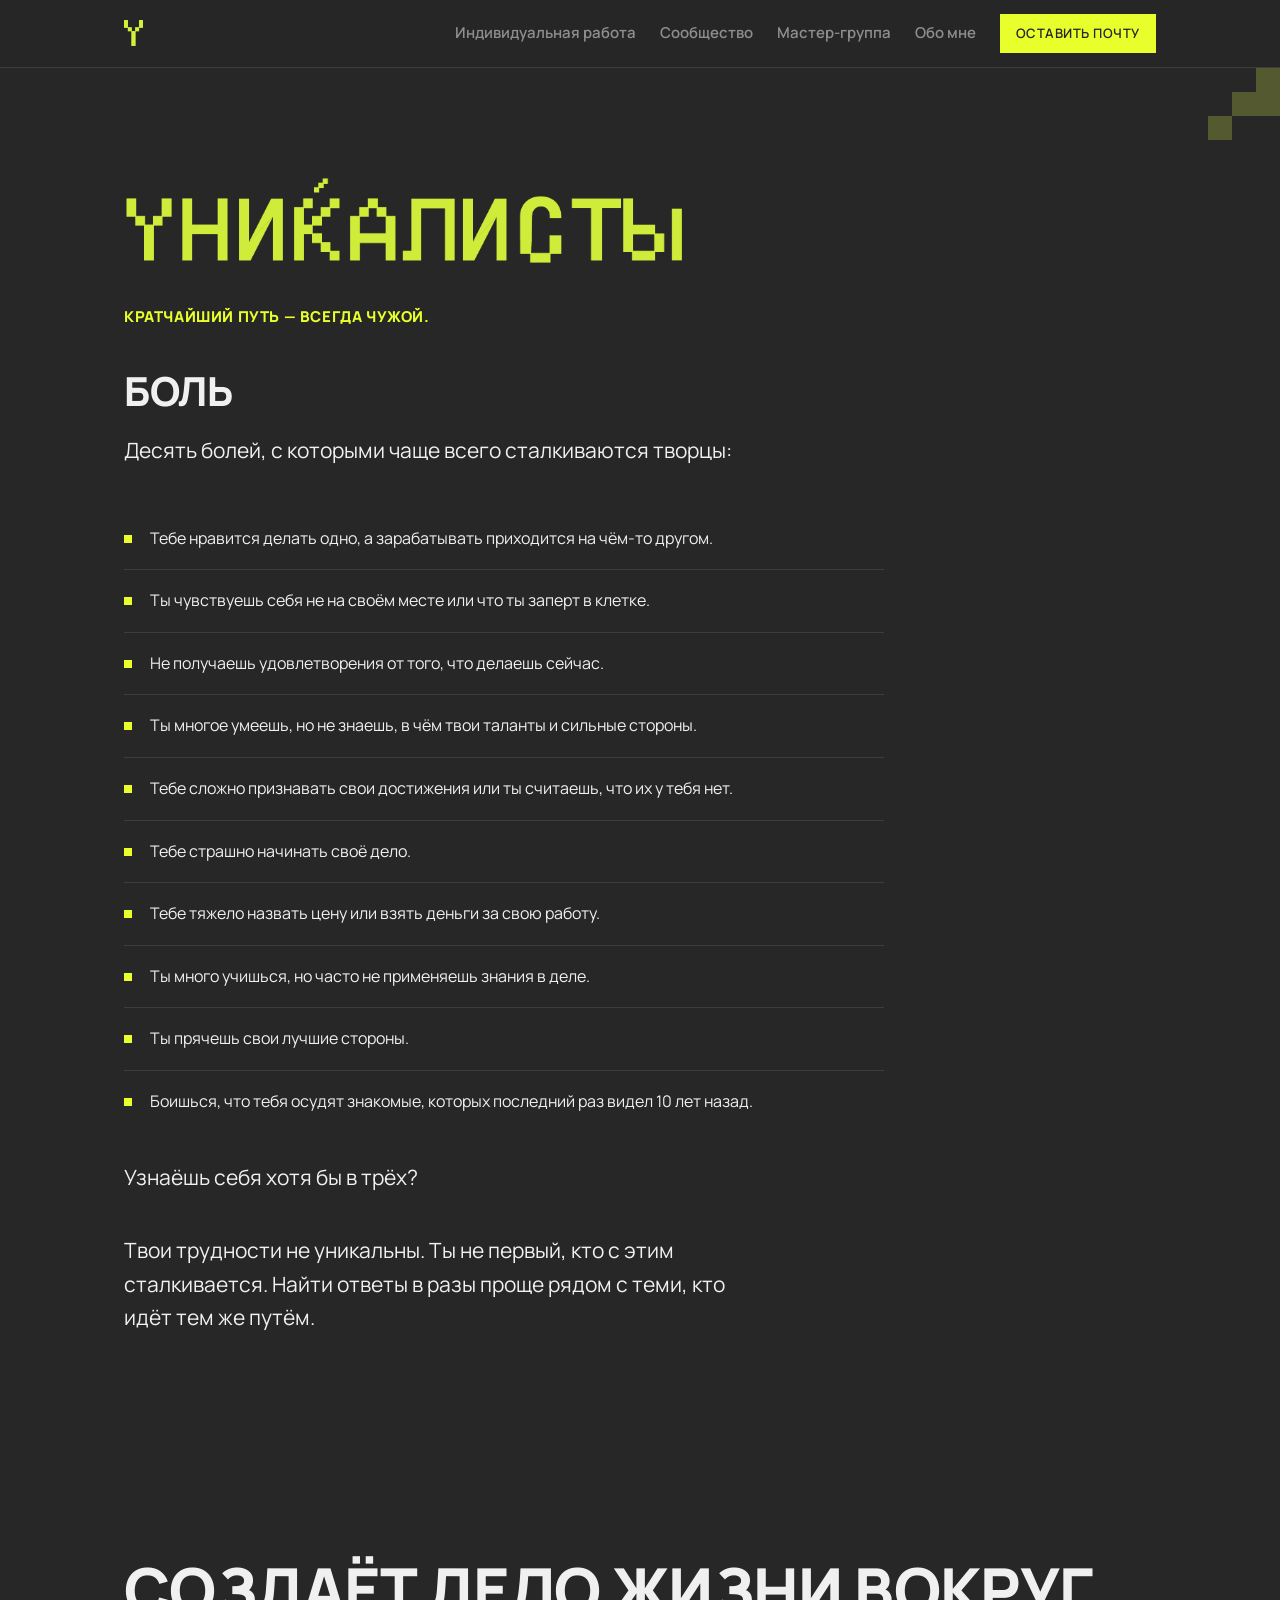
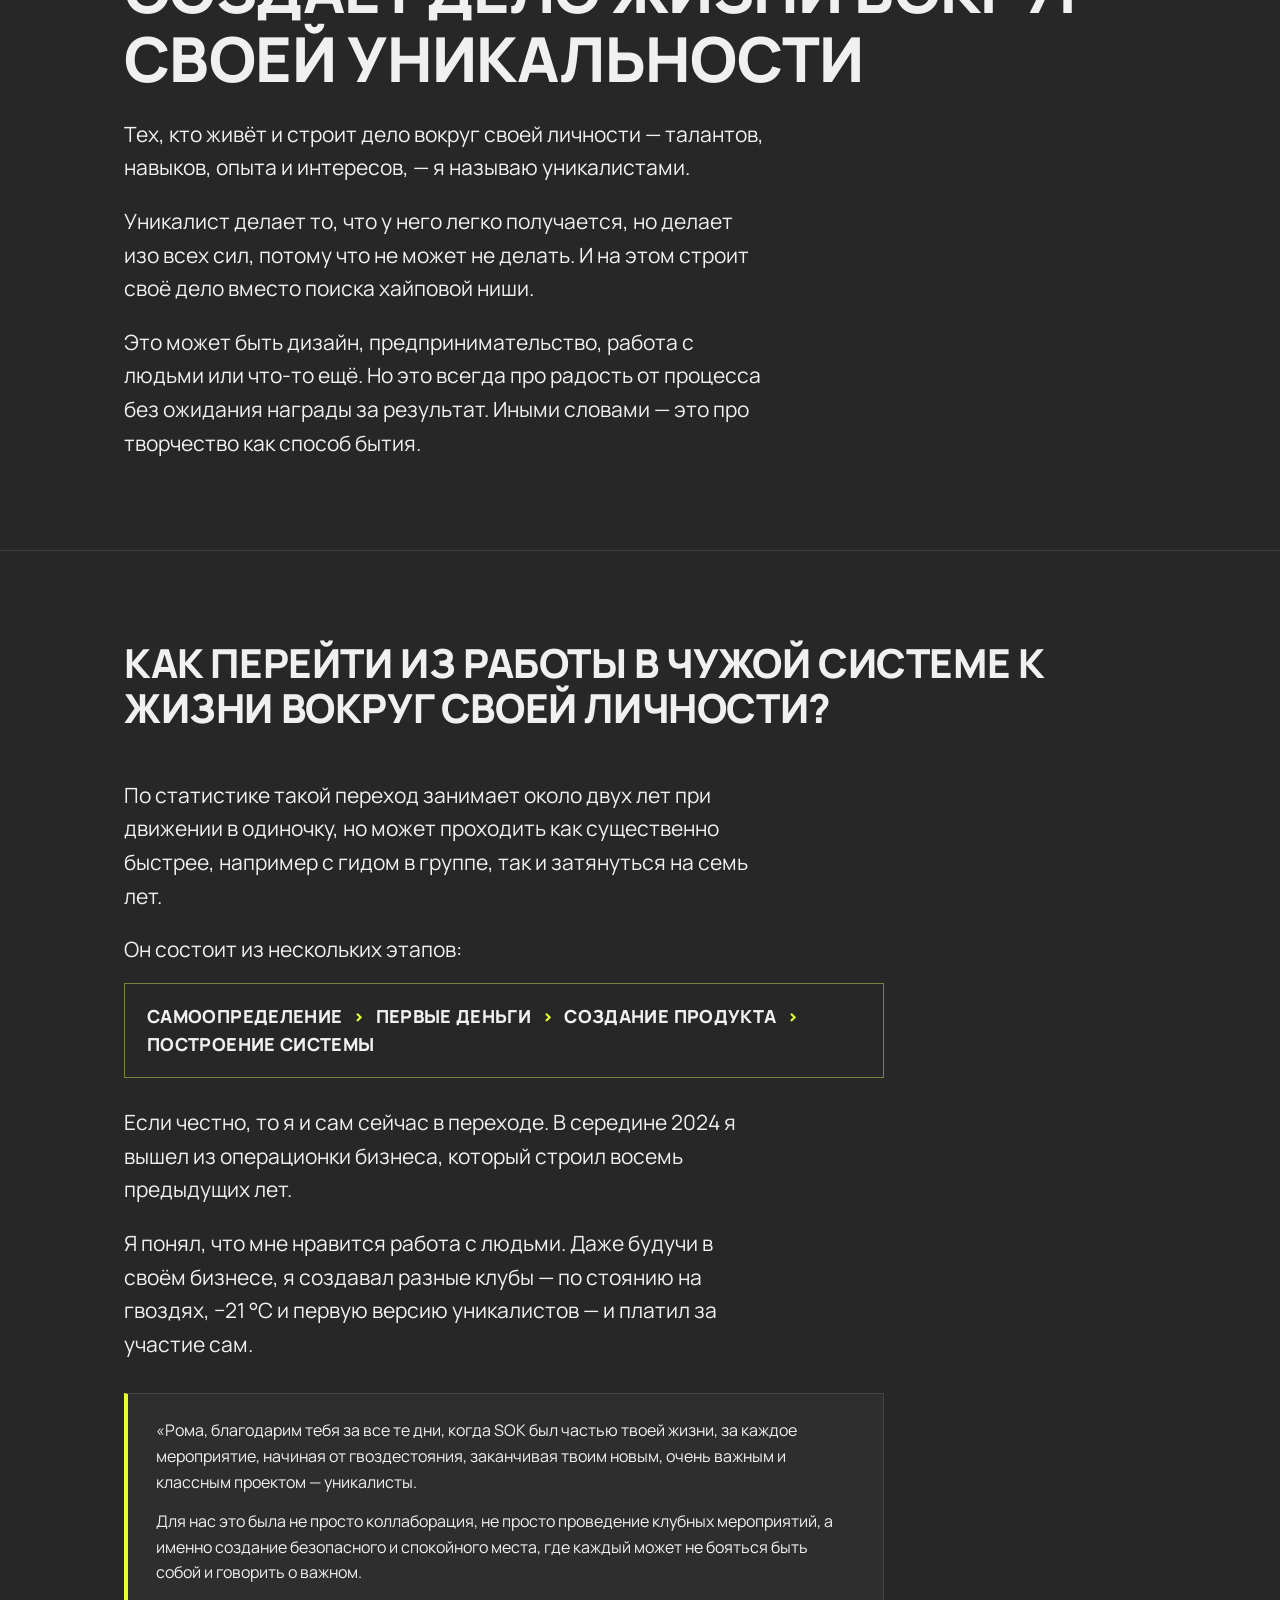
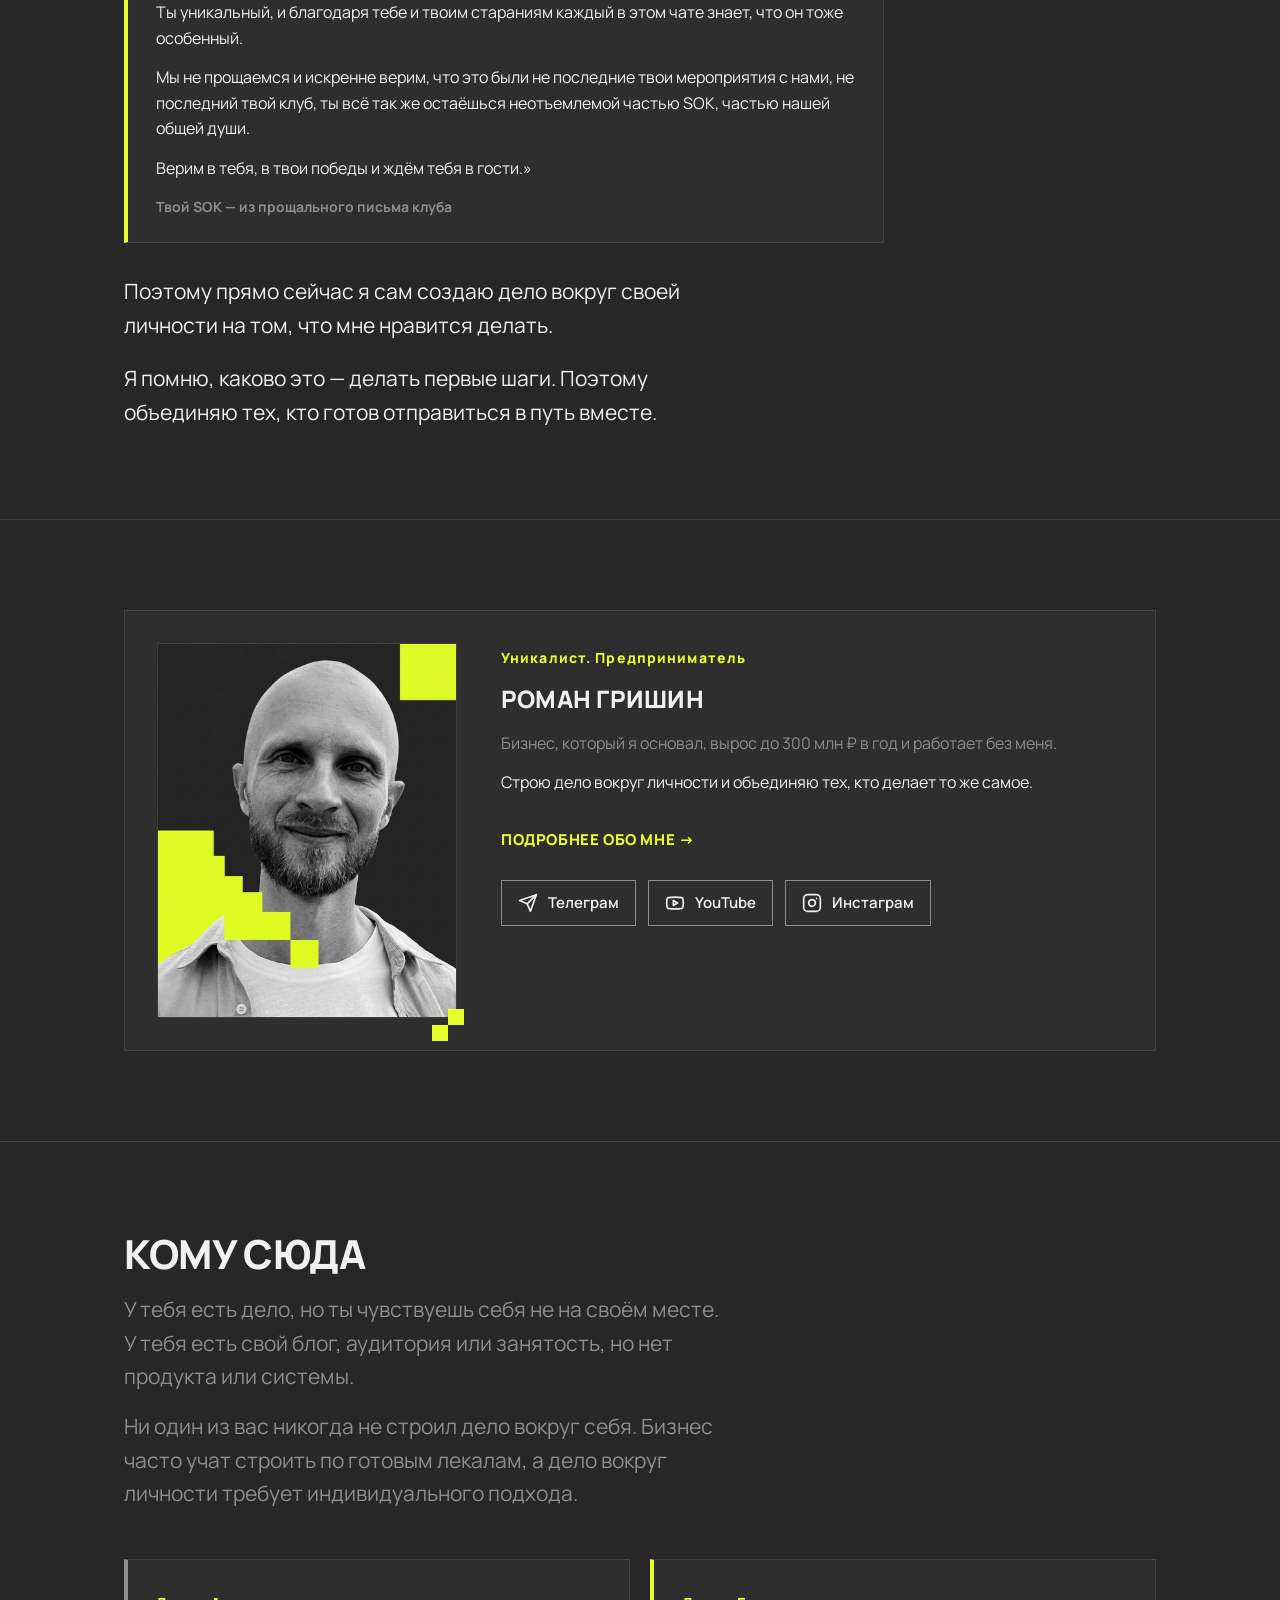
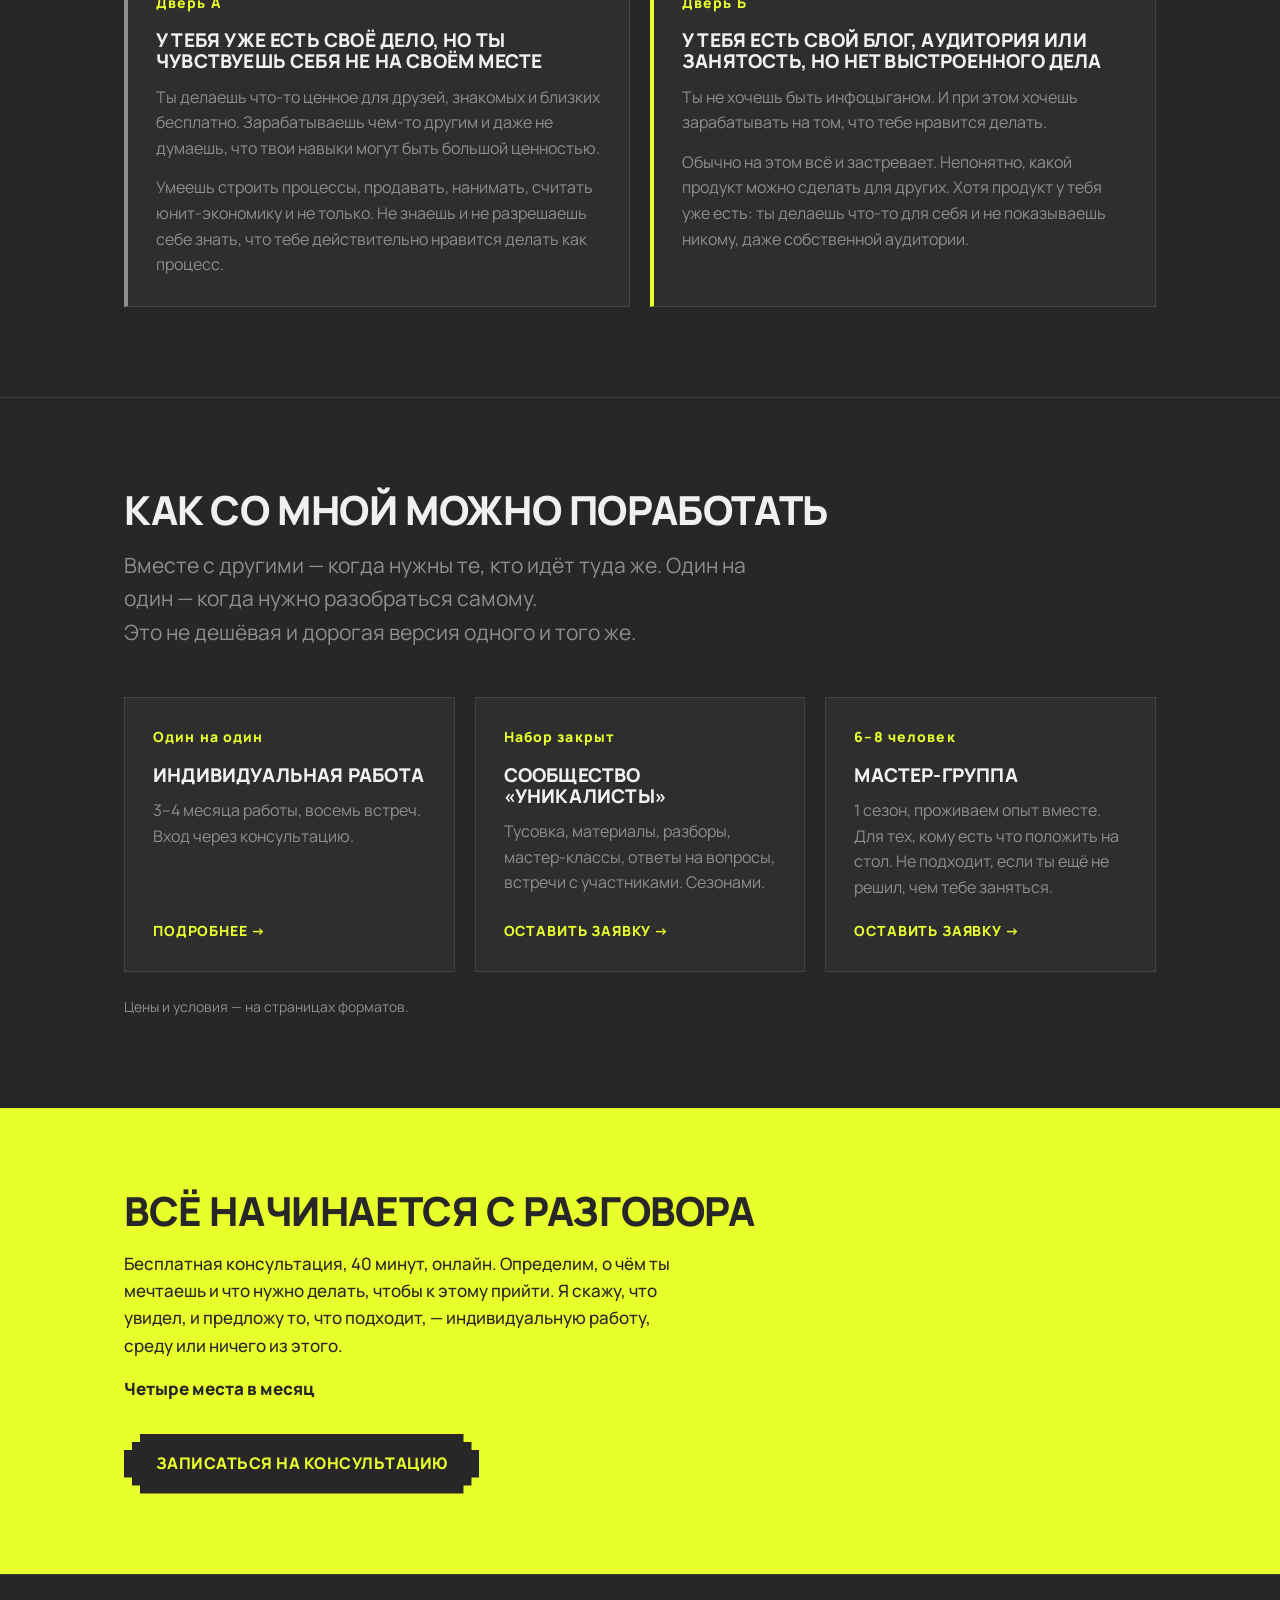
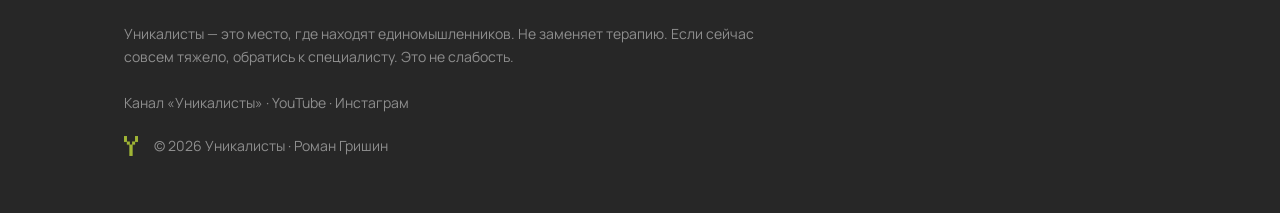
==== commit 99402528: "Синхронизировать тексты сайта с макетом в Figma Figma — первоисточник текста. Главная пересобрана по" ====
--- a/index.html
+++ b/index.html
@@ -3,7 +3,7 @@
 <head>
   <meta charset="UTF-8">
   <meta name="viewport" content="width=device-width, initial-scale=1">
-  <title>Уникалисты — дело вокруг своей уникальности</title>
+  <title>Уникалисты — дело жизни вокруг своей уникальности</title>
   <meta name="description" content="Для тех, кому по пути создать дело вокруг личности, а не наоборот. Индивидуальная работа, сообщество «Уникалисты» и мастер-группа с Романом Гришиным.">
   <link rel="icon" type="image/png" href="assets/y-acid.png">
   <link rel="preconnect" href="https://fonts.googleapis.com">
@@ -28,39 +28,70 @@
     </div>
   </nav>
 
-  <!-- ── Hero ── -->
+  <!-- ── Hero: боль ── -->
   <header class="hero">
     <div class="pixel-stairs" aria-hidden="true"></div>
     <div class="wrap">
       <img class="hero-wordmark" src="assets/wordmark-acid.png" alt="Уникалисты" width="1568" height="240">
-      <p style="color:var(--lime); font-weight:800; text-transform:uppercase; font-size:15px; letter-spacing:.04em; margin-bottom: 24px;">Кратчайший путь — всегда чужой.</p>
-
-      <p class="lead">Тебе нравится делать одно, а зарабатывать приходится на чём-то другом. Ты чувствуешь несправедливость, как будто ты заперт и не на своём месте.</p>
-      <p class="lead" style="margin-top:16px;">Ты не знаешь, где взять идею, с чего начинать, хотя делать ты готов.</p>
-      <p class="lead" style="margin-top:16px;">Да и просто страшно начать, ведь у тебя есть обязательства.</p>
-      <p class="lead" style="margin-top:16px; margin-bottom: 32px;">Твои трудности не уникальны. Ты не первый, кто с ними столкнулся. Но найти ответы и дойти до желаемого в разы проще рядом с теми, кто идёт тем же путём.</p>
-
-      <h1>Создаёт дело из своей уникальности</h1>
-      <p class="lead" style="margin-bottom: 32px;">Тех, кто живёт и строит дело вокруг своей личности — талантов, навыков, опыта и интересов, — я называю уникалистами.</p>
-
-      <p class="lead" style="margin-bottom: 32px;">Уникалист делает то, что ему нравится, и на этом строит своё дело вместо поиска хайповой ниши.</p>
-
-      <p class="lead" style="margin-bottom: 16px;">Как перейти из работы в чужой системе к жизни вокруг своей личности?</p>
-      <p class="lead" style="margin-bottom: 16px;">Если честно, то я и сам сейчас в переходе. Два года назад я вышел из операционки бизнеса, который построил. Пока всё ещё зарабатываю по-старому — но за это время многое узнал о том, как зарабатывать по-новому, и обучился коучингу.</p>
-      <p class="lead" style="margin-bottom: 16px;">Я понял, что хочу делать и что мне нравится: работа с людьми. Поэтому сейчас даю формат работы, которого раньше не было.</p>
-      <p class="lead" style="margin-bottom: 16px;">Прямо сейчас я сам создаю дело вокруг своей личности: делаю первые шаги, совершаю ошибки, набираю опыт — создаю из ничего то, чего не было раньше.</p>
-      <p class="lead" style="margin-bottom: 32px;">Я помню, каково это — делать первые шаги. Поэтому ориентируюсь именно на тех, кому они сейчас важны.</p>
-
-      <p class="lead" style="font-weight: 700; margin-bottom: 40px;">Объединяю тех, кому со мной по пути.</p>
-
-      <div class="hero-actions">
-        <a class="btn" href="consultation.html">Бесплатная консультация</a>
-      </div>
-      <p class="muted" style="margin-top: 14px; font-size: 14px;">Четыре места в месяц</p>
+      <p class="tagline">Кратчайший путь — всегда чужой.</p>
+
+      <h2 class="hero-sub">Боль</h2>
+      <p class="lead">Десять болей, с которыми чаще всего сталкиваются творцы:</p>
+      <ul class="list-plain hero-list">
+        <li><span class="marker" aria-hidden="true"></span>Тебе нравится делать одно, а зарабатывать приходится на чём-то другом.</li>
+        <li><span class="marker" aria-hidden="true"></span>Ты чувствуешь себя не на своём месте или что ты заперт в клетке.</li>
+        <li><span class="marker" aria-hidden="true"></span>Не получаешь удовлетворения от того, что делаешь сейчас.</li>
+        <li><span class="marker" aria-hidden="true"></span>Ты многое умеешь, но не знаешь, в чём твои таланты и сильные стороны.</li>
+        <li><span class="marker" aria-hidden="true"></span>Тебе сложно признавать свои достижения или ты считаешь, что их у тебя нет.</li>
+        <li><span class="marker" aria-hidden="true"></span>Тебе страшно начинать своё дело.</li>
+        <li><span class="marker" aria-hidden="true"></span>Тебе тяжело назвать цену или взять деньги за свою работу.</li>
+        <li><span class="marker" aria-hidden="true"></span>Ты много учишься, но часто не применяешь знания в деле.</li>
+        <li><span class="marker" aria-hidden="true"></span>Ты прячешь свои лучшие стороны.</li>
+        <li><span class="marker" aria-hidden="true"></span>Боишься, что тебя осудят знакомые, которых последний раз видел 10 лет назад.</li>
+      </ul>
+      <p class="lead" style="margin-top: 28px;">Узнаёшь себя хотя бы в трёх?</p>
+      <p class="lead" style="margin-top: 12px;">Твои трудности не уникальны. Ты не первый, кто с этим сталкивается. Найти ответы в разы проще рядом с теми, кто идёт тем же путём.</p>
     </div>
   </header>
 
-  <!-- ── Кто это делает ── -->
+  <!-- ── Кто такой уникалист ── -->
+  <section class="section">
+    <div class="wrap">
+      <h1>Создаёт дело жизни вокруг своей уникальности</h1>
+      <p class="lead" style="margin-top: 24px;">Тех, кто живёт и строит дело вокруг своей личности — талантов, навыков, опыта и интересов, — я называю уникалистами.</p>
+      <p class="lead" style="margin-top: 20px;">Уникалист делает то, что у него легко получается, но делает изо всех сил, потому что не может не делать. И на этом строит своё дело вместо поиска хайповой ниши.</p>
+      <p class="lead" style="margin-top: 20px;">Это может быть дизайн, предпринимательство, работа с людьми или что-то ещё. Но это всегда про радость от процесса без ожидания награды за результат. Иными словами — это про творчество как способ бытия.</p>
+    </div>
+  </section>
+
+  <!-- ── Переход ── -->
+  <section class="section">
+    <div class="wrap">
+      <div class="section-head">
+        <h2>Как перейти из работы в чужой системе к жизни вокруг своей личности?</h2>
+      </div>
+      <p class="lead">По статистике такой переход занимает около двух лет при движении в одиночку, но может проходить как существенно быстрее, например с гидом в группе, так и затянуться на семь лет.</p>
+      <p class="lead" style="margin-top: 20px;">Он состоит из нескольких этапов:</p>
+      <p class="stages">Самоопределение <span>›</span> первые деньги <span>›</span> создание продукта <span>›</span> построение системы</p>
+
+      <p class="lead" style="margin-top: 28px;">Если честно, то я и сам сейчас в переходе. В середине 2024 я вышел из операционки бизнеса, который строил восемь предыдущих лет.</p>
+      <p class="lead" style="margin-top: 20px;">Я понял, что мне нравится работа с людьми. Даже будучи в своём бизнесе, я создавал разные клубы — по стоянию на гвоздях, −21 °С и первую версию уникалистов — и платил за участие сам.</p>
+
+      <blockquote class="quote" style="margin: 32px 0; max-width: 760px;">
+        <p>«Рома, благодарим тебя за все те дни, когда SOK был частью твоей жизни, за каждое мероприятие, начиная от гвоздестояния, заканчивая твоим новым, очень важным и классным проектом — уникалисты.</p>
+        <p>Для нас это была не просто коллаборация, не просто проведение клубных мероприятий, а именно создание безопасного и спокойного места, где каждый может не бояться быть собой и говорить о важном.</p>
+        <p>Ты уникальный, и благодаря тебе и твоим стараниям каждый в этом чате знает, что он тоже особенный.</p>
+        <p>Мы не прощаемся и искренне верим, что это были не последние твои мероприятия с нами, не последний твой клуб, ты всё так же остаёшься неотъемлемой частью SOK, частью нашей общей души.</p>
+        <p>Верим в тебя, в твои победы и ждём тебя в гости.»</p>
+        <cite>Твой SOK — из прощального письма клуба</cite>
+      </blockquote>
+
+      <p class="lead">Поэтому прямо сейчас я сам создаю дело вокруг своей личности на том, что мне нравится делать.</p>
+      <p class="lead" style="margin-top: 20px;">Я помню, каково это — делать первые шаги. Поэтому объединяю тех, кто готов отправиться в путь вместе.</p>
+    </div>
+  </section>
+
+  <!-- ── Кто я ── -->
   <section class="section" id="me">
     <div class="wrap">
       <div class="about about--flush">
@@ -68,17 +99,17 @@
           <img src="assets/roman.jpg" alt="Роман Гришин" width="960" height="1200">
         </div>
         <div class="about-text">
-          <span class="card-num">Кто это делает</span>
+          <span class="card-num">Уникалист. Предприниматель</span>
           <h3>Роман Гришин</h3>
-          <p>Люди думают об меня. После этого им понятнее, что с ними на самом деле происходит.</p>
-          <p>Уникалист. Предприниматель. Бизнес, который я основал, вырос до 300 млн ₽ в год и работает без меня. Строю дело вокруг личности и объединяю тех, кто делает то же самое.</p>
+          <p>Бизнес, который я основал, вырос до 300 млн ₽ в год и работает без меня.</p>
+          <p>Строю дело вокруг личности и объединяю тех, кто делает то же самое.</p>
           <a class="about-more" href="about.html">Подробнее обо мне →</a>
           <div class="about-socials">
-            <a href="https://t.me/unicalist" target="_blank" rel="noopener" aria-label="Телеграм-канал Романа">
+            <a href="https://t.me/unicalist" target="_blank" rel="noopener" aria-label="Телеграм-канал «Уникалисты»">
               <svg viewBox="0 0 24 24" fill="none" stroke="currentColor" stroke-width="2" stroke-linecap="round" stroke-linejoin="round" aria-hidden="true"><path d="m22 2-7 20-4-9-9-4Z"/><path d="M22 2 11 13"/></svg>
               <span>Телеграм</span>
             </a>
-            <a href="https://www.youtube.com/@unicalist" target="_blank" rel="noopener" aria-label="YouTube-канал Романа">
+            <a href="https://www.youtube.com/@unicalist" target="_blank" rel="noopener" aria-label="YouTube-канал «Уникалисты»">
               <svg viewBox="0 0 24 24" fill="none" stroke="currentColor" stroke-width="2" stroke-linecap="round" stroke-linejoin="round" aria-hidden="true"><path d="M2.5 17a24.12 24.12 0 0 1 0-10 2 2 0 0 1 1.4-1.4 49.56 49.56 0 0 1 16.2 0A2 2 0 0 1 21.5 7a24.12 24.12 0 0 1 0 10 2 2 0 0 1-1.4 1.4 49.55 49.55 0 0 1-16.2 0A2 2 0 0 1 2.5 17"/><path d="m10 15 5-3-5-3z"/></svg>
               <span>YouTube</span>
             </a>
@@ -97,20 +128,20 @@
     <div class="wrap">
       <div class="section-head">
         <h2>Кому сюда</h2>
-        <p class="lead muted">У тебя есть дело, но ты чувствуешь себя не на своём месте.<br>У тебя есть свой блог, аудитория или занятость, но нет выстроенного дела.</p>
+        <p class="lead muted">У тебя есть дело, но ты чувствуешь себя не на своём месте.<br>У тебя есть свой блог, аудитория или занятость, но нет продукта или системы.</p>
         <p class="lead muted" style="margin-top: 16px;">Ни один из вас никогда не строил дело вокруг себя. Бизнес часто учат строить по готовым лекалам, а дело вокруг личности требует индивидуального подхода.</p>
       </div>
 
       <div class="grid grid--2">
         <div class="card card--a">
-          <h3>Дверь А</h3>
-          <p style="color: var(--light); font-weight: 700; margin-bottom: 12px;">У тебя уже есть своё дело, но ты чувствуешь себя не на своём месте</p>
+          <span class="card-num">Дверь А</span>
+          <h3>У тебя уже есть своё дело, но ты чувствуешь себя не на своём месте</h3>
           <p>Ты делаешь что-то ценное для друзей, знакомых и близких бесплатно. Зарабатываешь чем-то другим и даже не думаешь, что твои навыки могут быть большой ценностью.</p>
           <p style="margin-top: 14px;">Умеешь строить процессы, продавать, нанимать, считать юнит-экономику и не только. Не знаешь и не разрешаешь себе знать, что тебе действительно нравится делать как процесс.</p>
         </div>
         <div class="card card--b">
-          <h3>Дверь Б</h3>
-          <p style="color: var(--light); font-weight: 700; margin-bottom: 12px;">У тебя есть свой блог, аудитория или занятость, но нет выстроенного дела</p>
+          <span class="card-num">Дверь Б</span>
+          <h3>У тебя есть свой блог, аудитория или занятость, но нет выстроенного дела</h3>
           <p>Ты не хочешь быть инфоцыганом. И при этом хочешь зарабатывать на том, что тебе нравится делать.</p>
           <p style="margin-top: 14px;">Обычно на этом всё и застревает. Непонятно, какой продукт можно сделать для других. Хотя продукт у тебя уже есть: ты делаешь что-то для себя и не показываешь никому, даже собственной аудитории.</p>
         </div>
@@ -127,26 +158,24 @@
       </div>
 
       <div class="grid grid--3">
-        <div class="card">
+        <a class="card card--link" href="individual.html">
           <span class="card-num">Один на один</span>
           <h3>Индивидуальная работа</h3>
-          <p>3–4 месяца работы, восемь встреч.</p>
-          <a class="card-go" href="consultation.html" style="display:block;">Вход через консультацию →</a>
-          <a class="card-go" href="individual.html" style="display:block; margin-top:8px;">Подробнее →</a>
-        </div>
-        <div class="card">
-          <span class="card-num">Сообщество «Уникалисты»</span>
-          <h3>Среда единомышленников</h3>
+          <p>3–4 месяца работы, восемь встреч. Вход через консультацию.</p>
+          <span class="card-go">Подробнее →</span>
+        </a>
+        <a class="card card--link" href="community.html">
+          <span class="card-num">Набор закрыт</span>
+          <h3>Сообщество «Уникалисты»</h3>
           <p>Тусовка, материалы, разборы, мастер-классы, ответы на вопросы, встречи с участниками. Сезонами.</p>
-          <p class="muted" style="margin-top: 14px; font-size: 14px;">Набор закрыт</p>
-          <a class="card-go" href="community.html" style="display:block;">Оставить заявку →</a>
-        </div>
-        <div class="card">
-          <span class="card-num">Мастер-группа</span>
-          <h3>Проживаем сезон вместе</h3>
-          <p>6–8 человек, 1 сезон. Для тех, кому есть что положить на стол. Не подходит, если ты ещё не решил, чем тебе заняться.</p>
-          <a class="card-go" href="master-group.html" style="display:block;">Оставить заявку →</a>
-        </div>
+          <span class="card-go">Оставить заявку →</span>
+        </a>
+        <a class="card card--link" href="master-group.html">
+          <span class="card-num">6–8 человек</span>
+          <h3>Мастер-группа</h3>
+          <p>1 сезон, проживаем опыт вместе. Для тех, кому есть что положить на стол. Не подходит, если ты ещё не решил, чем тебе заняться.</p>
+          <span class="card-go">Оставить заявку →</span>
+        </a>
       </div>
       <p class="muted" style="margin-top: 24px; font-size: 14px;">Цены и условия — на страницах форматов.</p>
     </div>
@@ -155,9 +184,9 @@
   <!-- ── Финальный CTA ── -->
   <section class="final">
     <div class="wrap">
-      <h2>Всё начинается одинаково — с разговора</h2>
+      <h2>Всё начинается с разговора</h2>
       <p>Бесплатная консультация, 40 минут, онлайн. Определим, о чём ты мечтаешь и что нужно делать, чтобы к этому прийти. Я скажу, что увидел, и предложу то, что подходит, — индивидуальную работу, среду или ничего из этого.</p>
-      <p style="font-weight: 600; margin-top: -20px; margin-bottom: 28px;">Четыре места в месяц</p>
+      <p style="font-weight: 800; margin-top: -16px;">Четыре места в месяц</p>
       <a class="btn" href="consultation.html">Записаться на консультацию</a>
     </div>
   </section>
@@ -165,6 +194,7 @@
   <footer class="footer">
     <div class="wrap">
       <p class="disclaimer">Уникалисты — это место, где находят единомышленников. Не заменяет терапию. Если сейчас совсем тяжело, обратись к специалисту. Это не слабость.</p>
+      <p class="footer-links"><a href="https://t.me/unicalist" target="_blank" rel="noopener">Канал «Уникалисты»</a> · <a href="https://www.youtube.com/@unicalist" target="_blank" rel="noopener">YouTube</a> · <a href="https://www.instagram.com/rmgrishin/" target="_blank" rel="noopener">Инстаграм</a></p>
       <div class="footer-row">
         <img src="assets/y-acid.png" alt="">
         <span>© 2026 Уникалисты · Роман Гришин</span>
--- a/styles.css
+++ b/styles.css
@@ -1236,6 +1236,43 @@
 
 .app-questions li p { color: var(--light); margin: 0; }
 
+blockquote.quote { margin: 0; }
+.quote cite { display: block; }
+
+/* ── Главная: слоган, боли, этапы перехода ── */
+
+.tagline {
+  color: var(--lime);
+  font-weight: 800;
+  text-transform: uppercase;
+  font-size: 15px;
+  letter-spacing: 0.04em;
+  margin-bottom: 40px;
+}
+
+.hero-sub { margin-bottom: 20px; }
+
+.hero-list { max-width: 760px; margin-top: 12px; }
+
+.stages {
+  margin-top: 16px;
+  padding: 18px 22px;
+  border: 1px solid var(--olive);
+  font-weight: 800;
+  font-size: clamp(15px, 1.8vw, 18px);
+  text-transform: uppercase;
+  letter-spacing: 0.02em;
+  max-width: 760px;
+}
+
+.stages span { color: var(--lime); padding: 0 6px; }
+
+/* ── Ссылки в подвале ── */
+
+.footer-links { margin-bottom: 20px; }
+.footer-links a { color: var(--gray); text-decoration: none; }
+.footer-links a:hover { color: var(--light); }
+
 @media (max-width: 640px) {
   .terms-row { grid-template-columns: 1fr; gap: 6px; }
   .quote-grid { grid-template-columns: 1fr; }
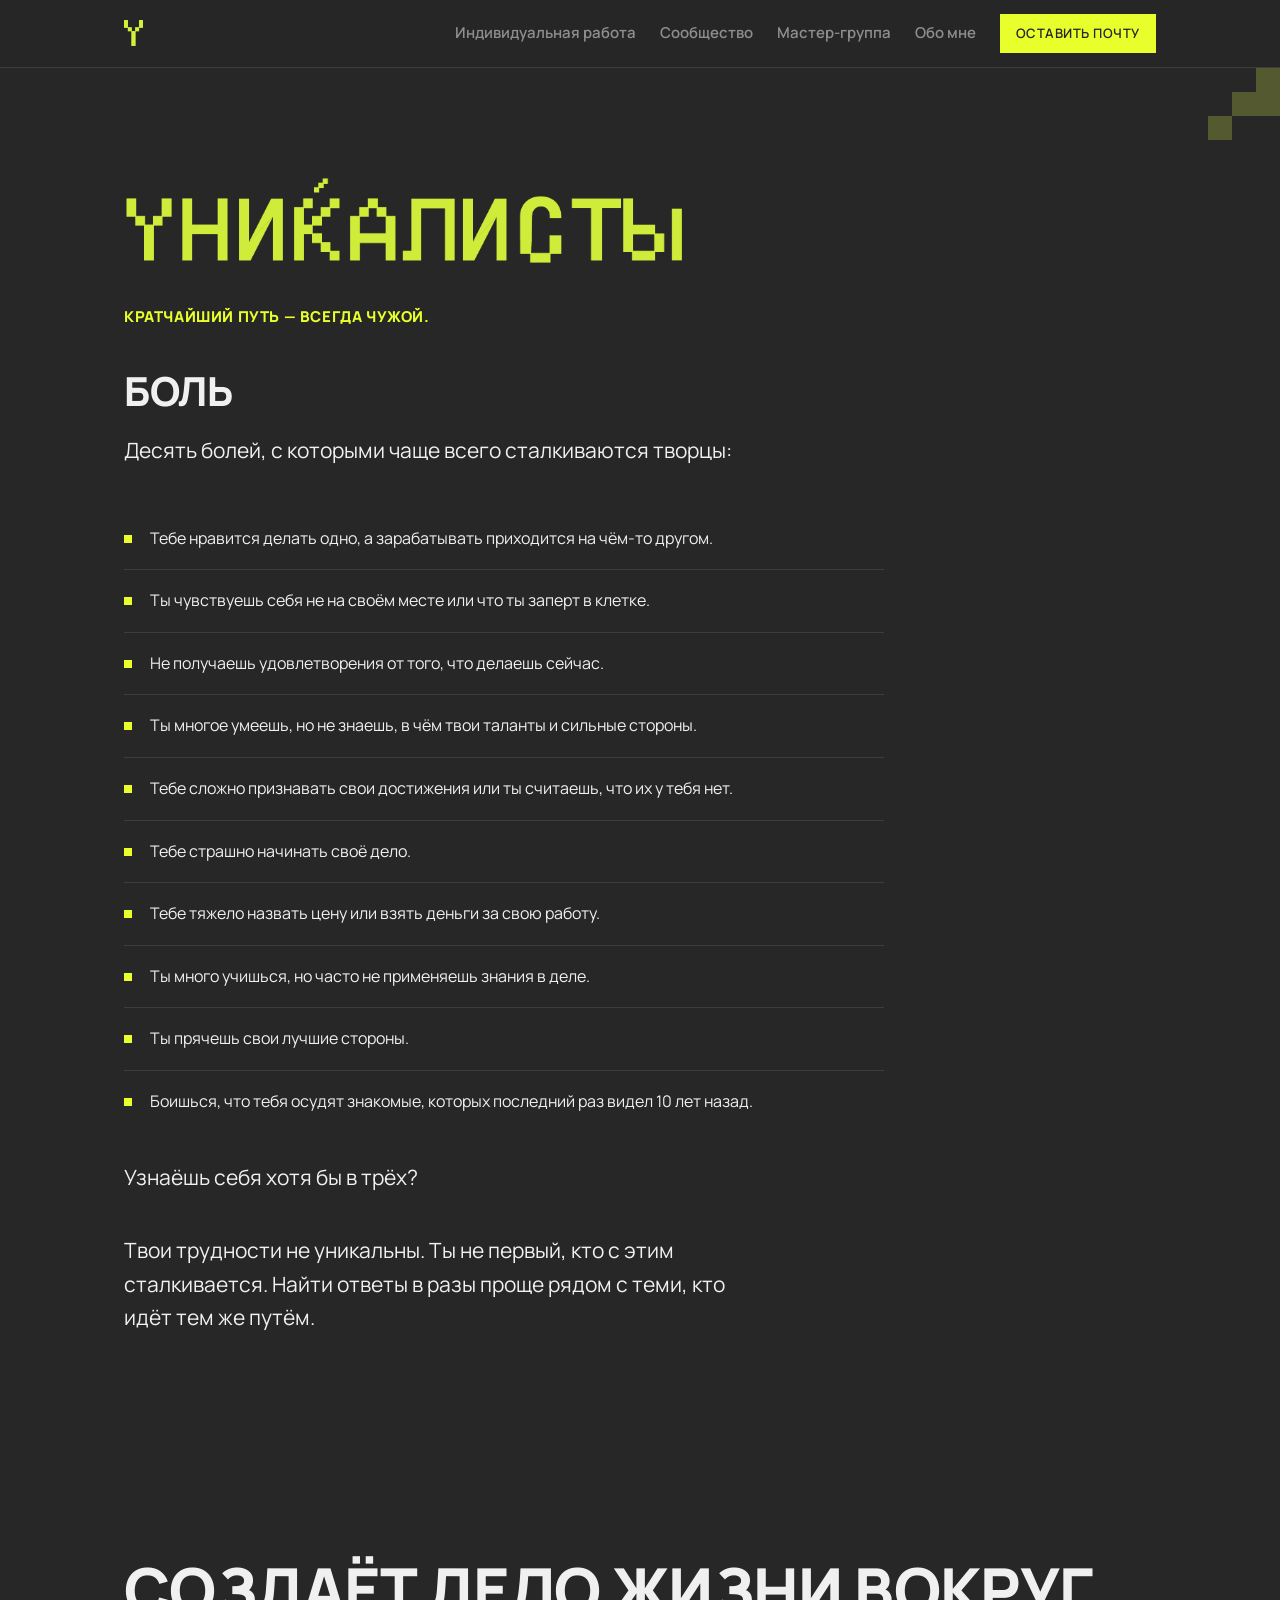
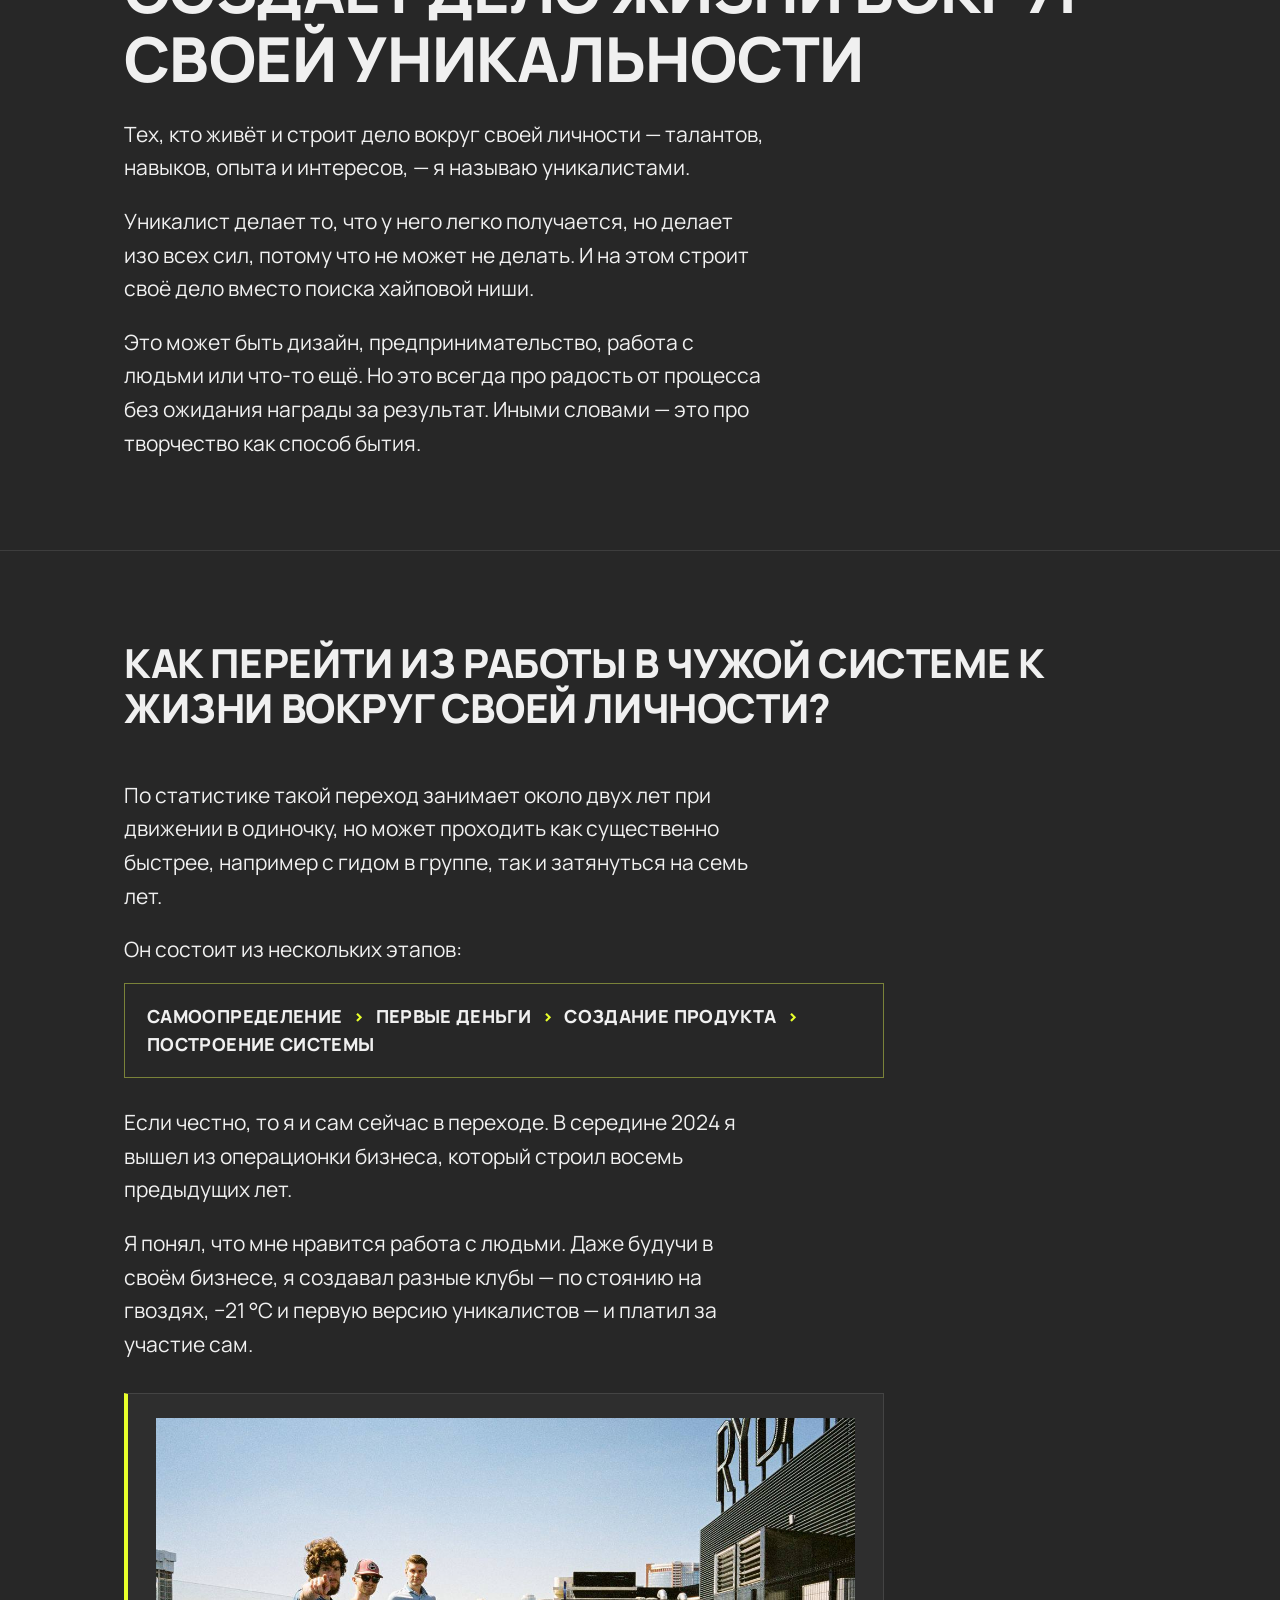
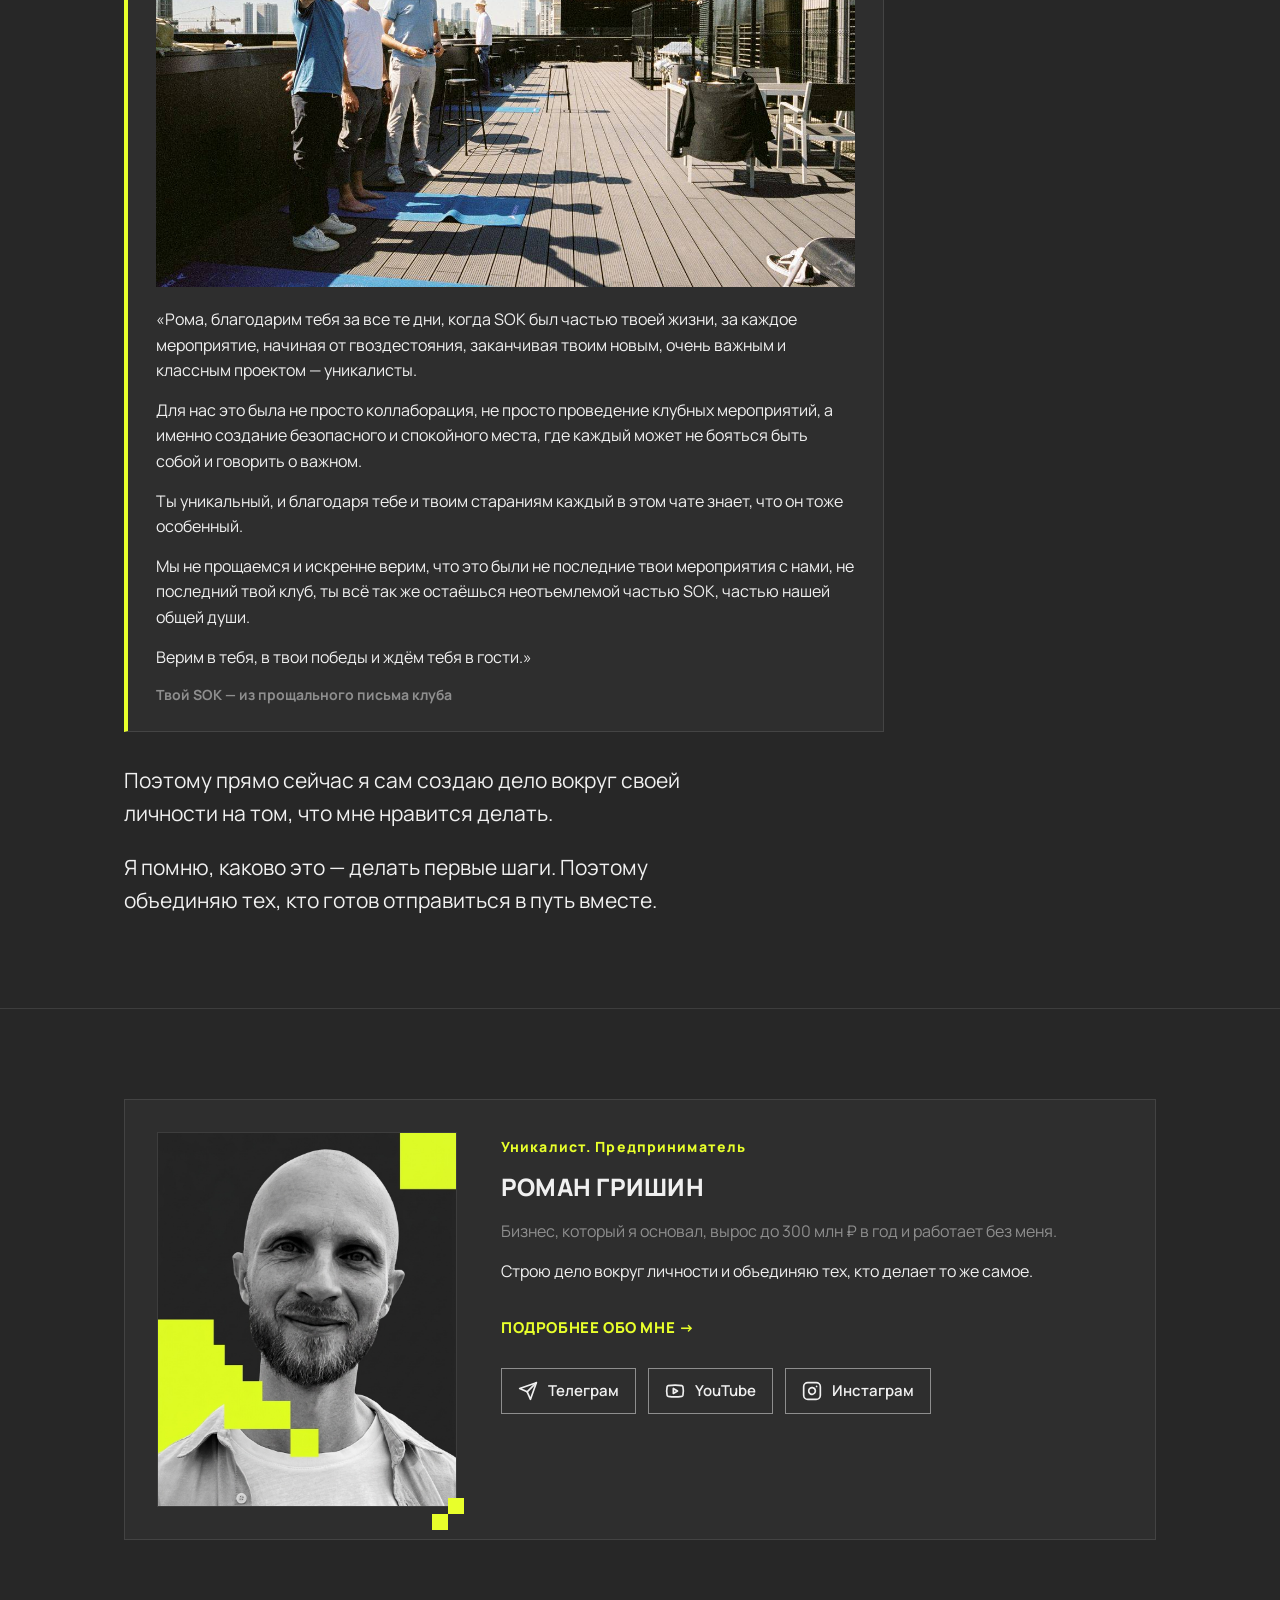
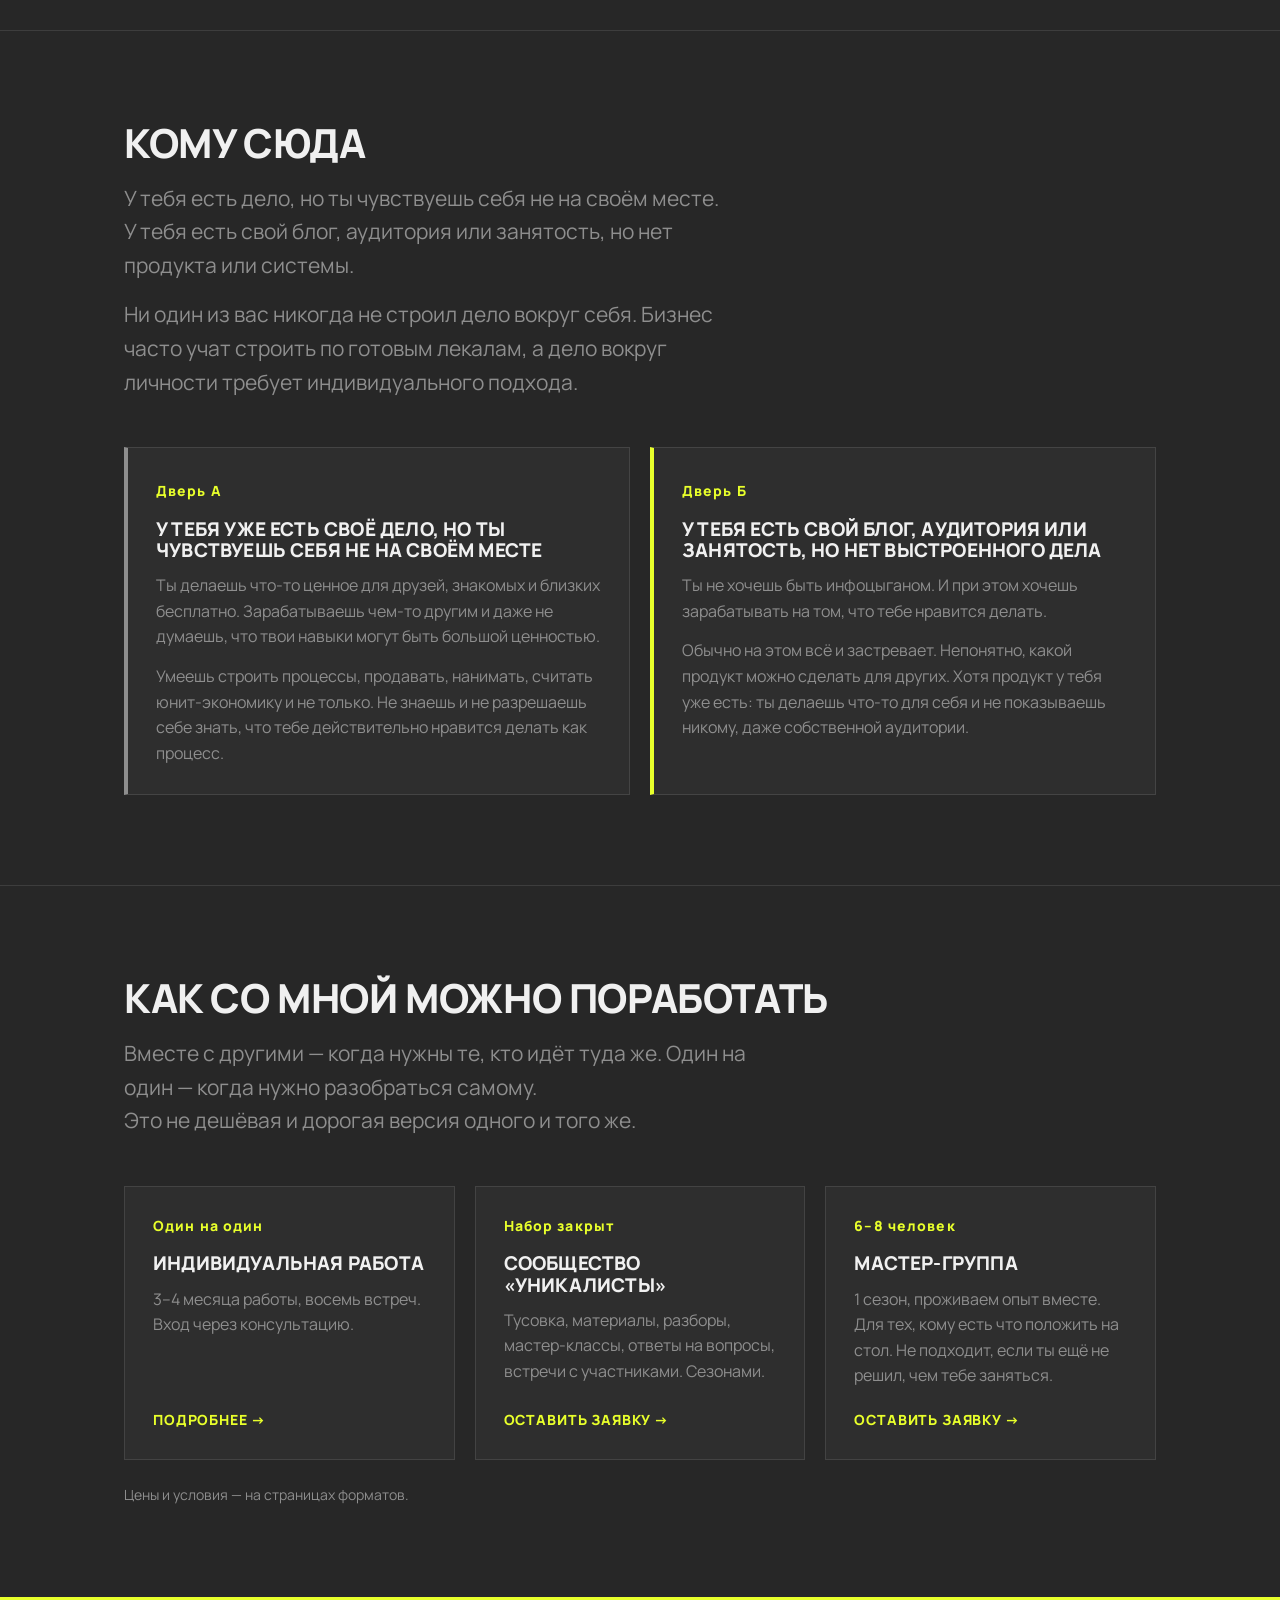
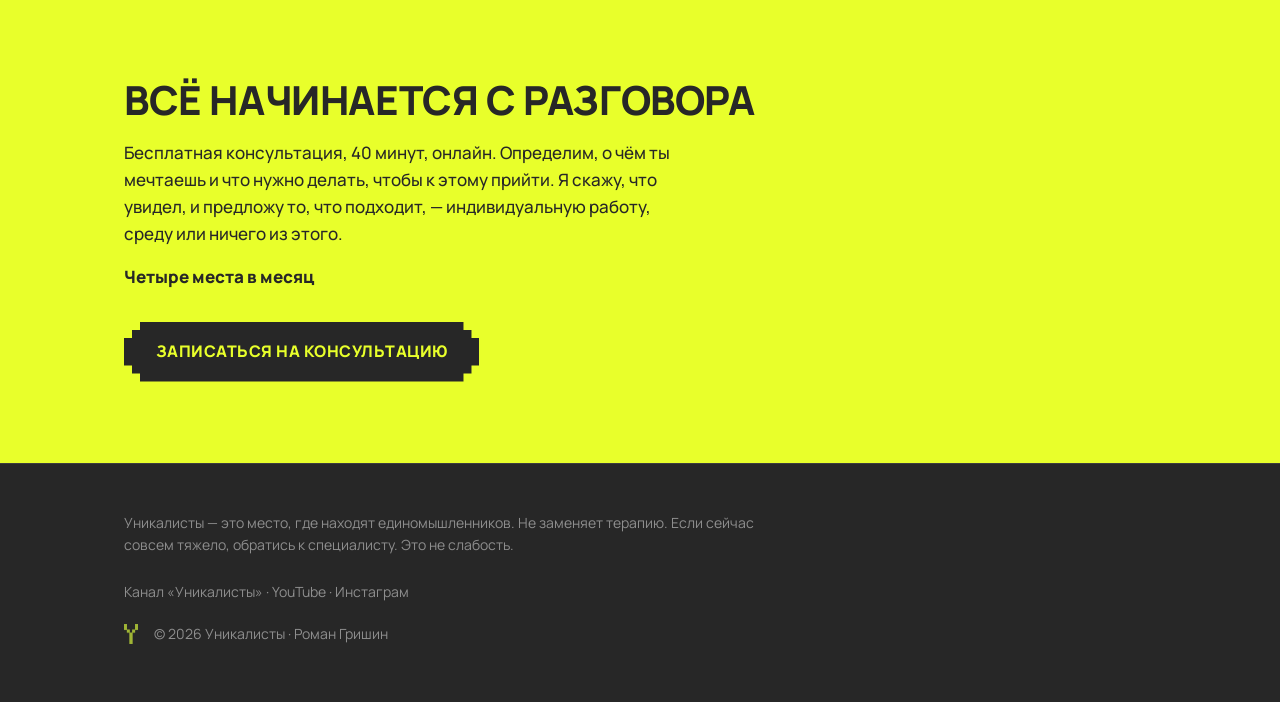
==== commit 77557638: "Add SOK rooftop photo to homepage quote Co-Authored-By: Claude Opus 5.5 <noreply@anthropic.com> Clau" ====
--- a/index.html
+++ b/index.html
@@ -78,6 +78,7 @@
       <p class="lead" style="margin-top: 20px;">Я понял, что мне нравится работа с людьми. Даже будучи в своём бизнесе, я создавал разные клубы — по стоянию на гвоздях, −21 °С и первую версию уникалистов — и платил за участие сам.</p>
 
       <blockquote class="quote" style="margin: 32px 0; max-width: 760px;">
+        <img class="quote-photo" src="assets/sok-rooftop.jpg" alt="Клуб SOK на крыше" width="1280" height="858" loading="lazy">
         <p>«Рома, благодарим тебя за все те дни, когда SOK был частью твоей жизни, за каждое мероприятие, начиная от гвоздестояния, заканчивая твоим новым, очень важным и классным проектом — уникалисты.</p>
         <p>Для нас это была не просто коллаборация, не просто проведение клубных мероприятий, а именно создание безопасного и спокойного места, где каждый может не бояться быть собой и говорить о важном.</p>
         <p>Ты уникальный, и благодаря тебе и твоим стараниям каждый в этом чате знает, что он тоже особенный.</p>
--- a/styles.css
+++ b/styles.css
@@ -1238,6 +1238,7 @@
 
 blockquote.quote { margin: 0; }
 .quote cite { display: block; }
+.quote-photo { display: block; width: 100%; height: auto; margin-bottom: 20px; }
 
 /* ── Главная: слоган, боли, этапы перехода ── */
 
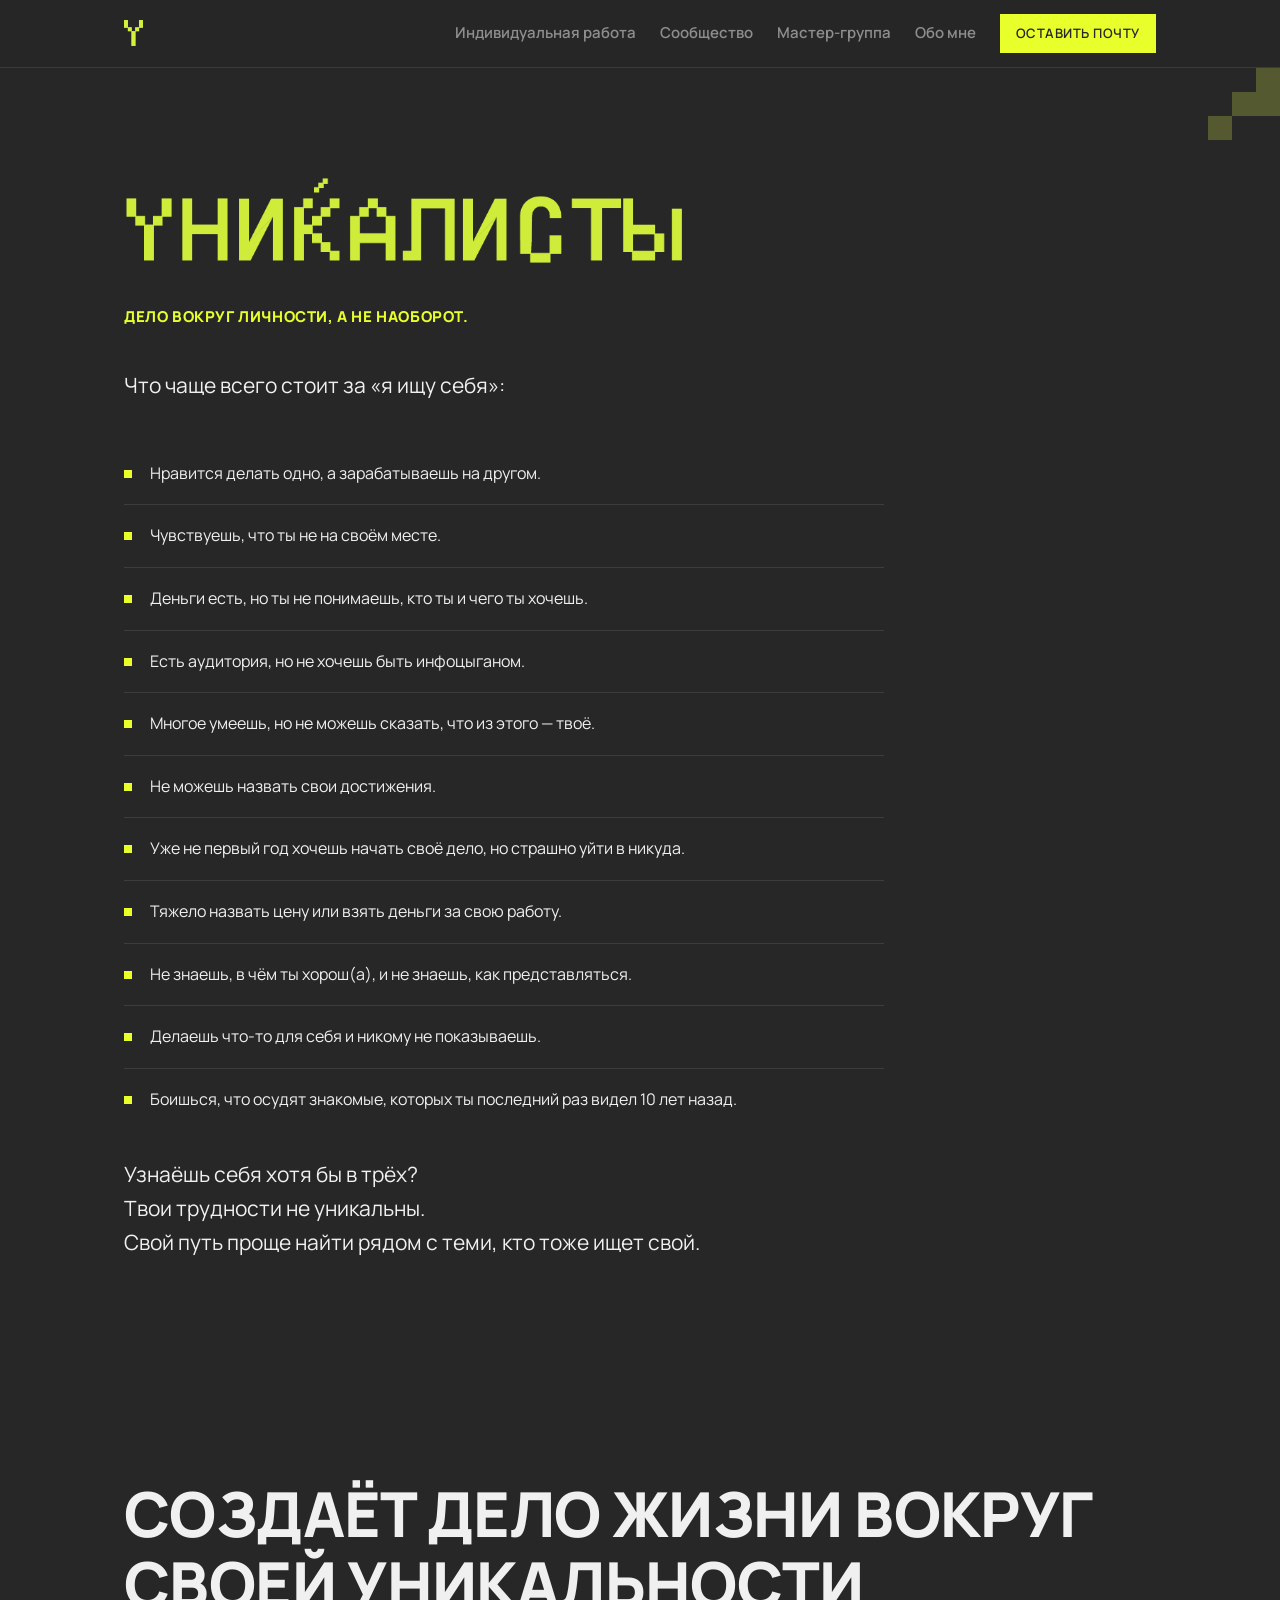
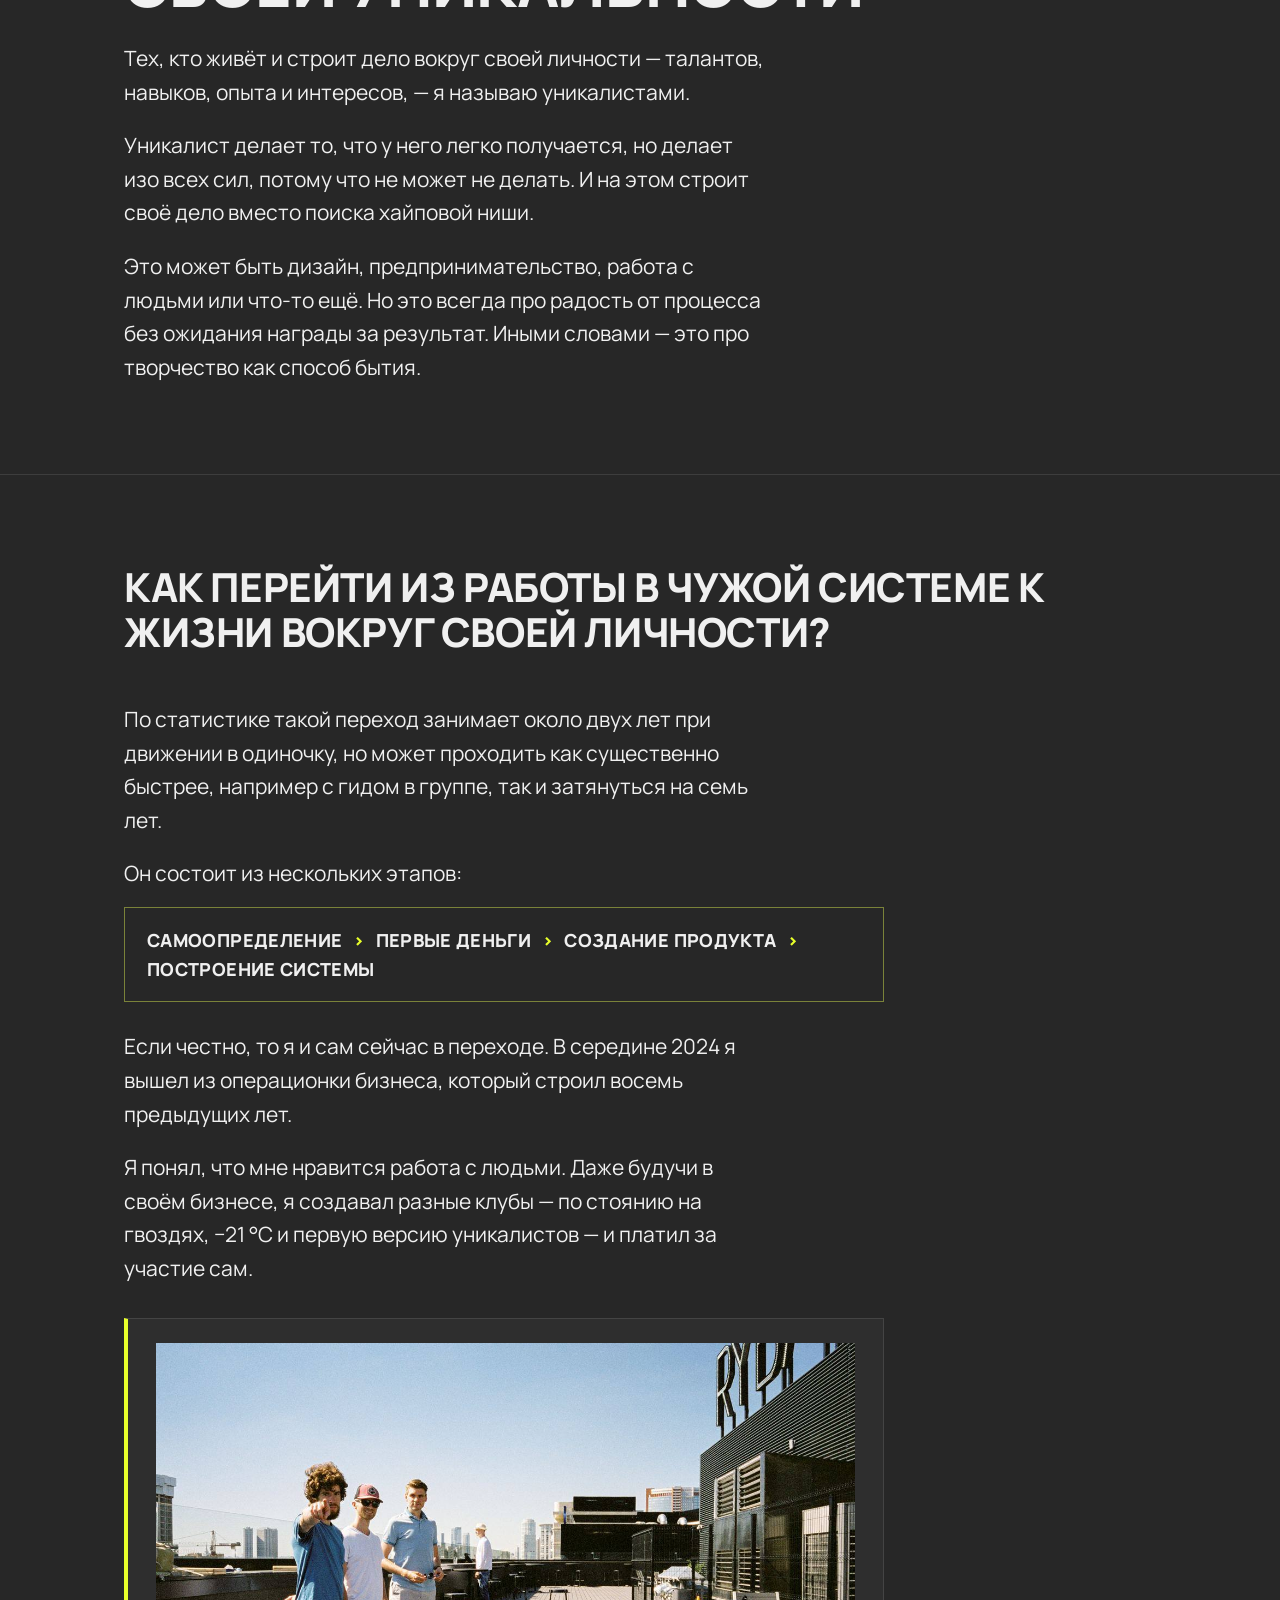
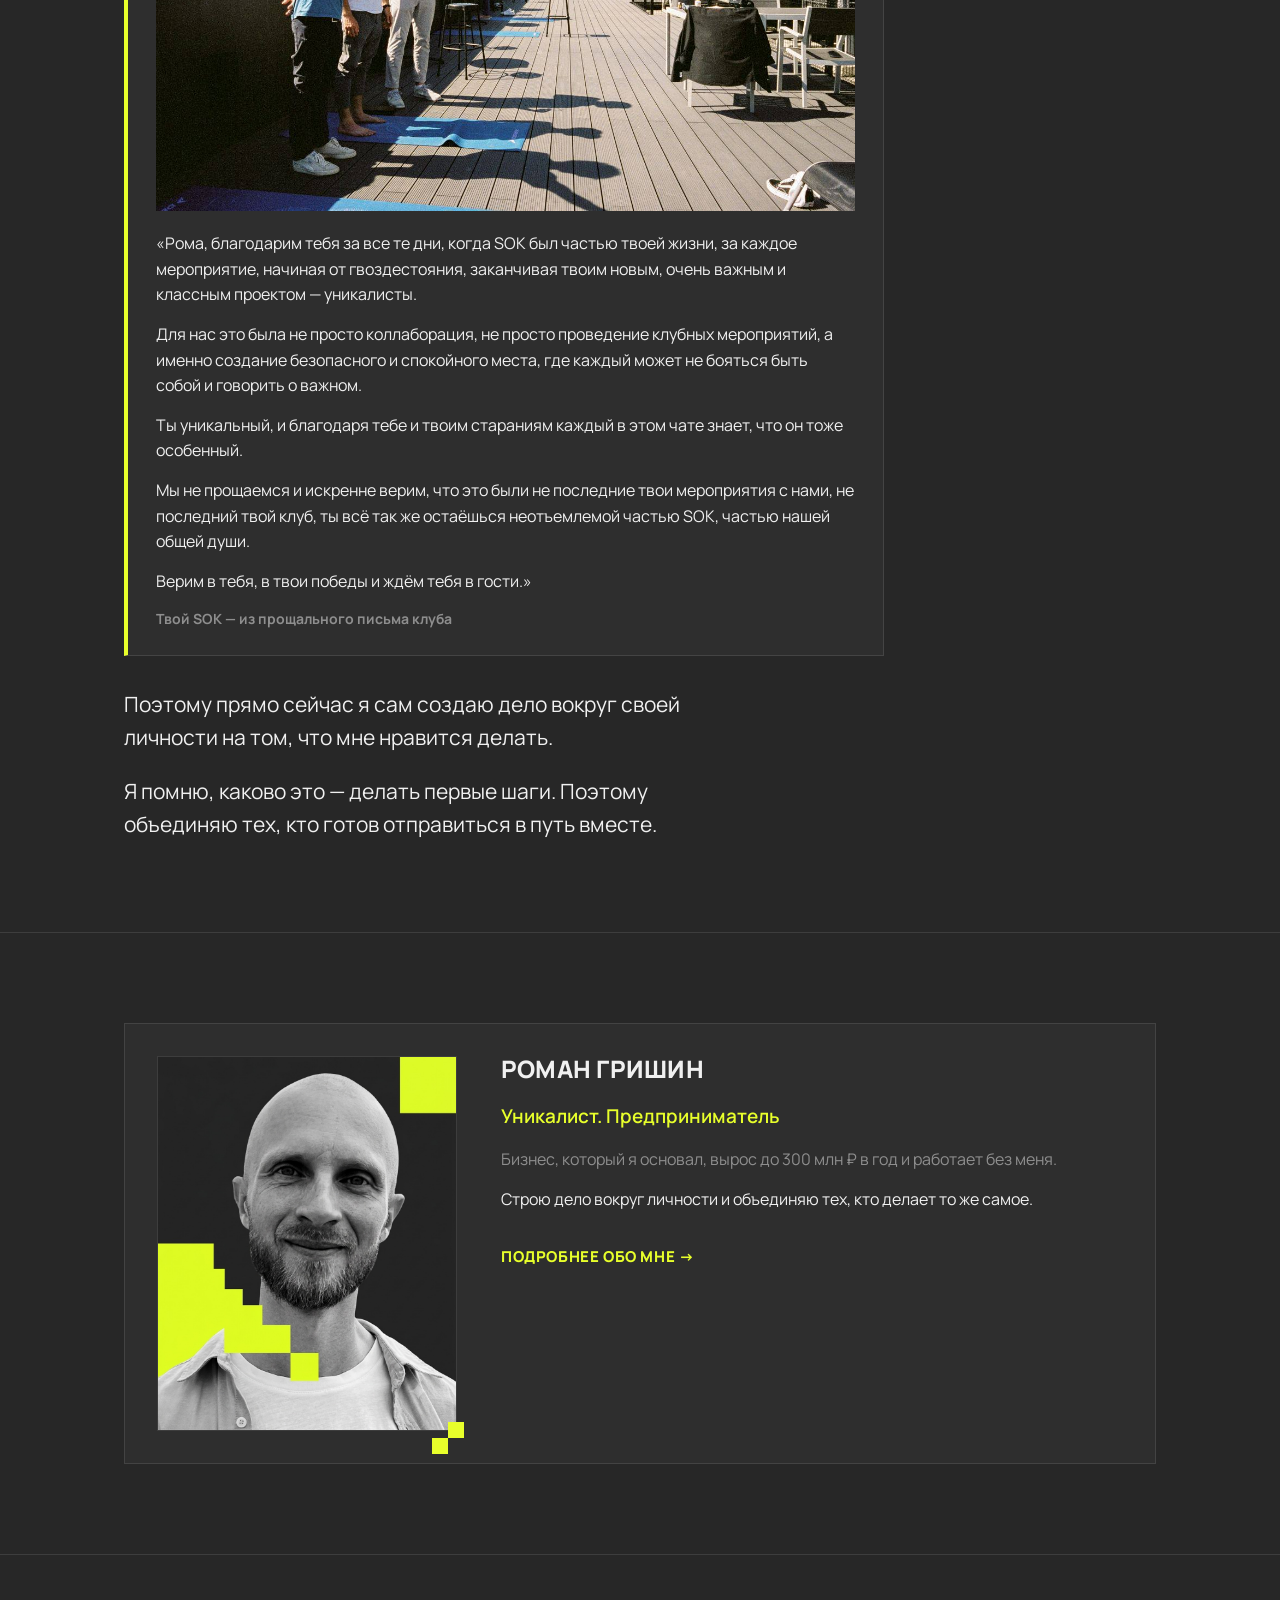
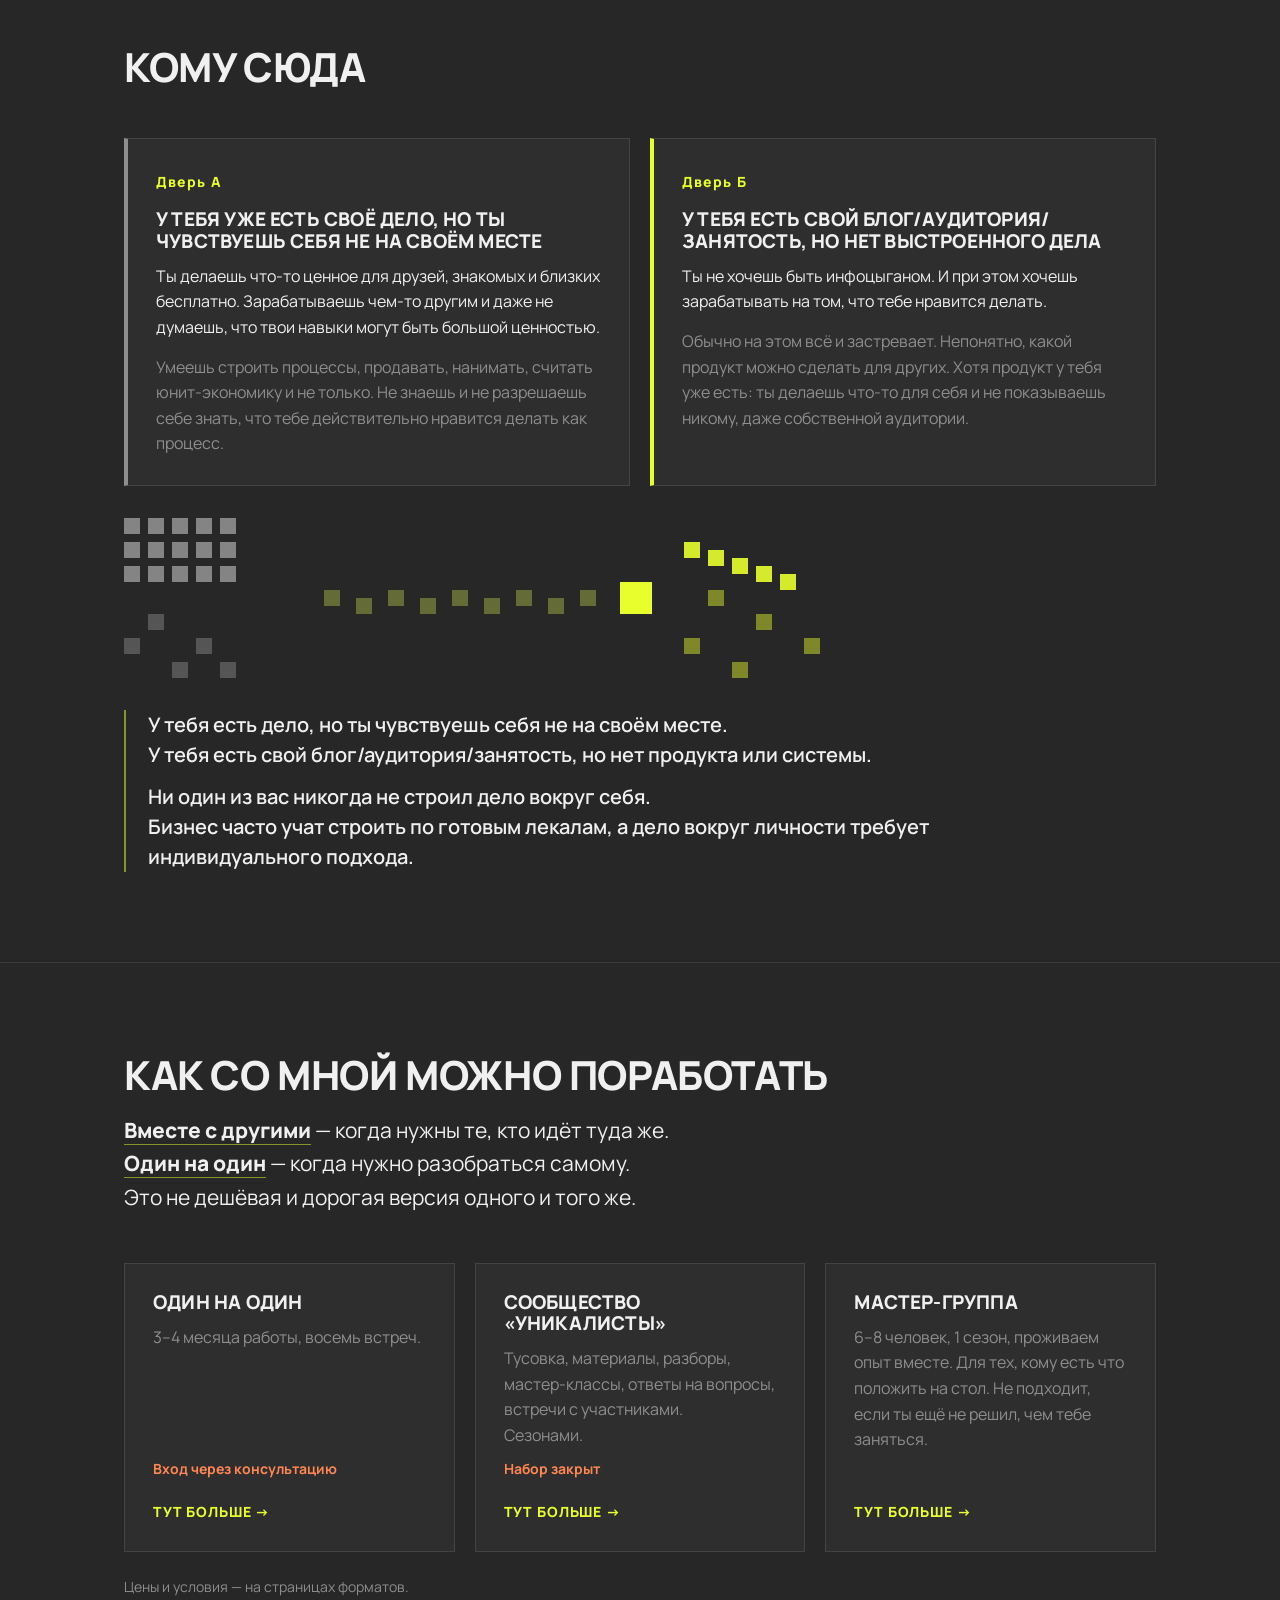
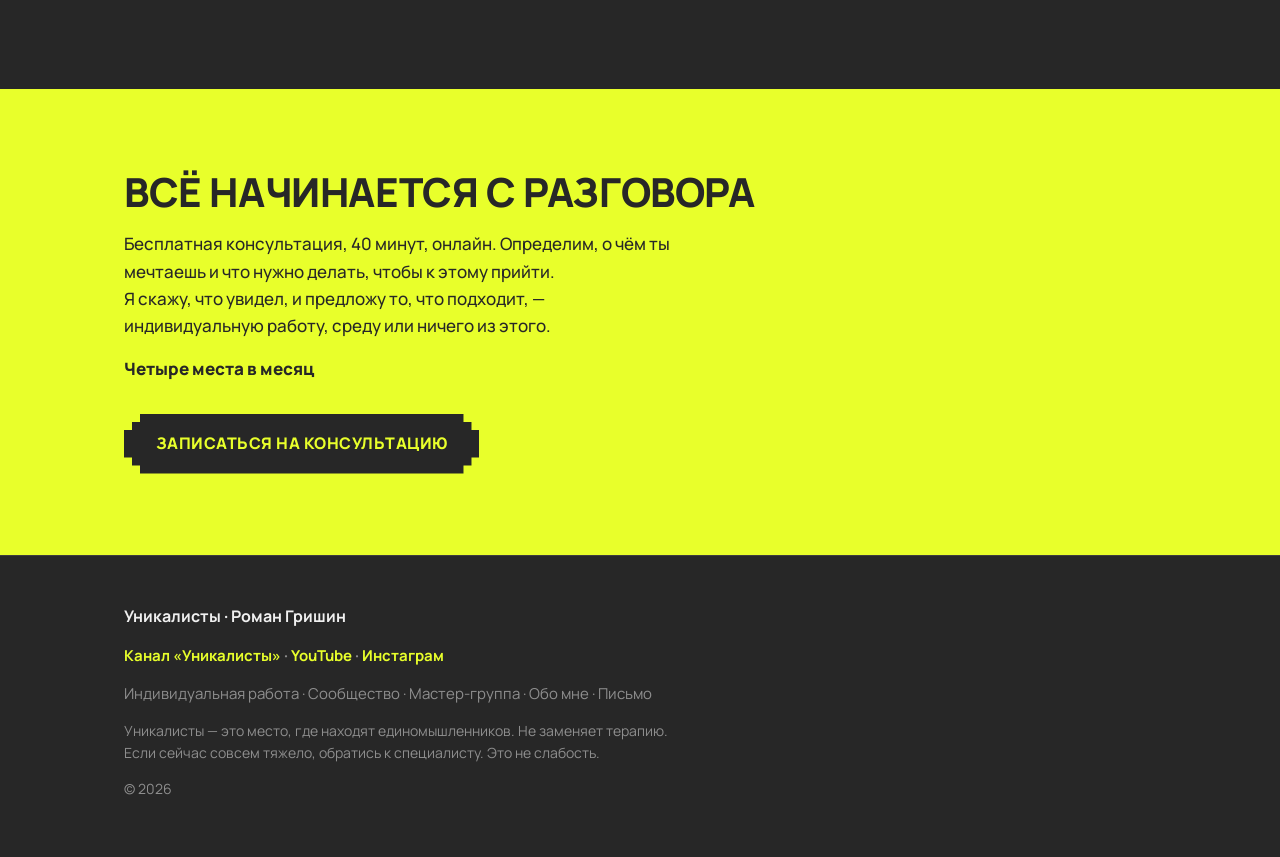
==== commit b7ce5b0b: "Сверить сайт с макетом в Figma и обновить мобильную шапку Главная: новый слоган и список «что стоит " ====
--- a/index.html
+++ b/index.html
@@ -18,7 +18,9 @@
       <a class="nav-logo" href="index.html" aria-label="Уникалисты — на главную">
         <img src="assets/y-acid.png" alt="Уникалисты">
       </a>
-      <div class="nav-links">
+      <a class="nav-cta nav-cta--m" href="email.html">Оставить почту</a>
+      <button class="nav-burger" type="button" aria-label="Меню" aria-expanded="false" aria-controls="navLinks"><span></span><span></span><span></span></button>
+      <div class="nav-links" id="navLinks">
         <a href="individual.html">Индивидуальная работа</a>
         <a href="community.html">Сообщество</a>
         <a href="master-group.html">Мастер-группа</a>
@@ -33,24 +35,23 @@
     <div class="pixel-stairs" aria-hidden="true"></div>
     <div class="wrap">
       <img class="hero-wordmark" src="assets/wordmark-acid.png" alt="Уникалисты" width="1568" height="240">
-      <p class="tagline">Кратчайший путь — всегда чужой.</p>
-
-      <h2 class="hero-sub">Боль</h2>
-      <p class="lead">Десять болей, с которыми чаще всего сталкиваются творцы:</p>
+      <p class="tagline">Дело вокруг личности, а не наоборот.</p>
+
+      <p class="lead">Что чаще всего стоит за «я ищу себя»:</p>
       <ul class="list-plain hero-list">
-        <li><span class="marker" aria-hidden="true"></span>Тебе нравится делать одно, а зарабатывать приходится на чём-то другом.</li>
-        <li><span class="marker" aria-hidden="true"></span>Ты чувствуешь себя не на своём месте или что ты заперт в клетке.</li>
-        <li><span class="marker" aria-hidden="true"></span>Не получаешь удовлетворения от того, что делаешь сейчас.</li>
-        <li><span class="marker" aria-hidden="true"></span>Ты многое умеешь, но не знаешь, в чём твои таланты и сильные стороны.</li>
-        <li><span class="marker" aria-hidden="true"></span>Тебе сложно признавать свои достижения или ты считаешь, что их у тебя нет.</li>
-        <li><span class="marker" aria-hidden="true"></span>Тебе страшно начинать своё дело.</li>
-        <li><span class="marker" aria-hidden="true"></span>Тебе тяжело назвать цену или взять деньги за свою работу.</li>
-        <li><span class="marker" aria-hidden="true"></span>Ты много учишься, но часто не применяешь знания в деле.</li>
-        <li><span class="marker" aria-hidden="true"></span>Ты прячешь свои лучшие стороны.</li>
-        <li><span class="marker" aria-hidden="true"></span>Боишься, что тебя осудят знакомые, которых последний раз видел 10 лет назад.</li>
+        <li><span class="marker" aria-hidden="true"></span>Нравится делать одно, а зарабатываешь на другом.</li>
+        <li><span class="marker" aria-hidden="true"></span>Чувствуешь, что ты не на своём месте.</li>
+        <li><span class="marker" aria-hidden="true"></span>Деньги есть, но ты не понимаешь, кто ты и чего ты хочешь.</li>
+        <li><span class="marker" aria-hidden="true"></span>Есть аудитория, но не хочешь быть инфоцыганом.</li>
+        <li><span class="marker" aria-hidden="true"></span>Многое умеешь, но не можешь сказать, что из этого — твоё.</li>
+        <li><span class="marker" aria-hidden="true"></span>Не можешь назвать свои достижения.</li>
+        <li><span class="marker" aria-hidden="true"></span>Уже не первый год хочешь начать своё дело, но страшно уйти в никуда.</li>
+        <li><span class="marker" aria-hidden="true"></span>Тяжело назвать цену или взять деньги за свою работу.</li>
+        <li><span class="marker" aria-hidden="true"></span>Не знаешь, в чём ты хорош(а), и не знаешь, как представляться.</li>
+        <li><span class="marker" aria-hidden="true"></span>Делаешь что-то для себя и никому не показываешь.</li>
+        <li><span class="marker" aria-hidden="true"></span>Боишься, что осудят знакомые, которых ты последний раз видел 10 лет назад.</li>
       </ul>
-      <p class="lead" style="margin-top: 28px;">Узнаёшь себя хотя бы в трёх?</p>
-      <p class="lead" style="margin-top: 12px;">Твои трудности не уникальны. Ты не первый, кто с этим сталкивается. Найти ответы в разы проще рядом с теми, кто идёт тем же путём.</p>
+      <p class="lead" style="margin-top: 28px;">Узнаёшь себя хотя бы в трёх?<br>Твои трудности не уникальны.<br>Свой путь проще найти рядом с теми, кто тоже ищет свой.</p>
     </div>
   </header>
 
@@ -100,25 +101,11 @@
           <img src="assets/roman.jpg" alt="Роман Гришин" width="960" height="1200">
         </div>
         <div class="about-text">
-          <span class="card-num">Уникалист. Предприниматель</span>
           <h3>Роман Гришин</h3>
+          <p class="about-role">Уникалист. Предприниматель</p>
           <p>Бизнес, который я основал, вырос до 300 млн ₽ в год и работает без меня.</p>
           <p>Строю дело вокруг личности и объединяю тех, кто делает то же самое.</p>
           <a class="about-more" href="about.html">Подробнее обо мне →</a>
-          <div class="about-socials">
-            <a href="https://t.me/unicalist" target="_blank" rel="noopener" aria-label="Телеграм-канал «Уникалисты»">
-              <svg viewBox="0 0 24 24" fill="none" stroke="currentColor" stroke-width="2" stroke-linecap="round" stroke-linejoin="round" aria-hidden="true"><path d="m22 2-7 20-4-9-9-4Z"/><path d="M22 2 11 13"/></svg>
-              <span>Телеграм</span>
-            </a>
-            <a href="https://www.youtube.com/@unicalist" target="_blank" rel="noopener" aria-label="YouTube-канал «Уникалисты»">
-              <svg viewBox="0 0 24 24" fill="none" stroke="currentColor" stroke-width="2" stroke-linecap="round" stroke-linejoin="round" aria-hidden="true"><path d="M2.5 17a24.12 24.12 0 0 1 0-10 2 2 0 0 1 1.4-1.4 49.56 49.56 0 0 1 16.2 0A2 2 0 0 1 21.5 7a24.12 24.12 0 0 1 0 10 2 2 0 0 1-1.4 1.4 49.55 49.55 0 0 1-16.2 0A2 2 0 0 1 2.5 17"/><path d="m10 15 5-3-5-3z"/></svg>
-              <span>YouTube</span>
-            </a>
-            <a href="https://www.instagram.com/rmgrishin/" target="_blank" rel="noopener" aria-label="Инстаграм Романа">
-              <svg viewBox="0 0 24 24" fill="none" stroke="currentColor" stroke-width="2" stroke-linecap="round" stroke-linejoin="round" aria-hidden="true"><rect width="20" height="20" x="2" y="2" rx="5" ry="5"/><path d="M16 11.37A4 4 0 1 1 12.63 8 4 4 0 0 1 16 11.37z"/><line x1="17.5" x2="17.51" y1="6.5" y2="6.5"/></svg>
-              <span>Инстаграм</span>
-            </a>
-          </div>
         </div>
       </div>
     </div>
@@ -129,23 +116,30 @@
     <div class="wrap">
       <div class="section-head">
         <h2>Кому сюда</h2>
-        <p class="lead muted">У тебя есть дело, но ты чувствуешь себя не на своём месте.<br>У тебя есть свой блог, аудитория или занятость, но нет продукта или системы.</p>
-        <p class="lead muted" style="margin-top: 16px;">Ни один из вас никогда не строил дело вокруг себя. Бизнес часто учат строить по готовым лекалам, а дело вокруг личности требует индивидуального подхода.</p>
       </div>
 
       <div class="grid grid--2">
         <div class="card card--a">
           <span class="card-num">Дверь А</span>
           <h3>У тебя уже есть своё дело, но ты чувствуешь себя не на своём месте</h3>
-          <p>Ты делаешь что-то ценное для друзей, знакомых и близких бесплатно. Зарабатываешь чем-то другим и даже не думаешь, что твои навыки могут быть большой ценностью.</p>
+          <p style="color: var(--light);">Ты делаешь что-то ценное для друзей, знакомых и близких бесплатно. Зарабатываешь чем-то другим и даже не думаешь, что твои навыки могут быть большой ценностью.</p>
           <p style="margin-top: 14px;">Умеешь строить процессы, продавать, нанимать, считать юнит-экономику и не только. Не знаешь и не разрешаешь себе знать, что тебе действительно нравится делать как процесс.</p>
         </div>
         <div class="card card--b">
           <span class="card-num">Дверь Б</span>
-          <h3>У тебя есть свой блог, аудитория или занятость, но нет выстроенного дела</h3>
-          <p>Ты не хочешь быть инфоцыганом. И при этом хочешь зарабатывать на том, что тебе нравится делать.</p>
+          <h3>У тебя есть свой блог/аудитория/занятость, но нет выстроенного дела</h3>
+          <p style="color: var(--light);">Ты не хочешь быть инфоцыганом. И при этом хочешь зарабатывать на том, что тебе нравится делать.</p>
           <p style="margin-top: 14px;">Обычно на этом всё и застревает. Непонятно, какой продукт можно сделать для других. Хотя продукт у тебя уже есть: ты делаешь что-то для себя и не показываешь никому, даже собственной аудитории.</p>
         </div>
+      </div>
+
+      <div style="margin-top: 32px;">
+        <svg class="scheme scheme--wide" viewBox="0 0 720 160" shape-rendering="crispEdges" aria-hidden="true" focusable="false"><rect x="0" y="0" width="16" height="16" fill="#8e8e8e" fill-opacity="0.9"/><rect x="0" y="24" width="16" height="16" fill="#8e8e8e" fill-opacity="0.9"/><rect x="0" y="48" width="16" height="16" fill="#8e8e8e" fill-opacity="0.9"/><rect x="24" y="0" width="16" height="16" fill="#8e8e8e" fill-opacity="0.9"/><rect x="24" y="24" width="16" height="16" fill="#8e8e8e" fill-opacity="0.9"/><rect x="24" y="48" width="16" height="16" fill="#8e8e8e" fill-opacity="0.9"/><rect x="48" y="0" width="16" height="16" fill="#8e8e8e" fill-opacity="0.9"/><rect x="48" y="24" width="16" height="16" fill="#8e8e8e" fill-opacity="0.9"/><rect x="48" y="48" width="16" height="16" fill="#8e8e8e" fill-opacity="0.9"/><rect x="72" y="0" width="16" height="16" fill="#8e8e8e" fill-opacity="0.9"/><rect x="72" y="24" width="16" height="16" fill="#8e8e8e" fill-opacity="0.9"/><rect x="72" y="48" width="16" height="16" fill="#8e8e8e" fill-opacity="0.9"/><rect x="96" y="0" width="16" height="16" fill="#8e8e8e" fill-opacity="0.9"/><rect x="96" y="24" width="16" height="16" fill="#8e8e8e" fill-opacity="0.9"/><rect x="96" y="48" width="16" height="16" fill="#8e8e8e" fill-opacity="0.9"/><rect x="0" y="120" width="16" height="16" fill="#8e8e8e" fill-opacity="0.45"/><rect x="48" y="144" width="16" height="16" fill="#8e8e8e" fill-opacity="0.45"/><rect x="24" y="96" width="16" height="16" fill="#8e8e8e" fill-opacity="0.45"/><rect x="72" y="120" width="16" height="16" fill="#8e8e8e" fill-opacity="0.45"/><rect x="96" y="144" width="16" height="16" fill="#8e8e8e" fill-opacity="0.45"/><rect x="560" y="24" width="16" height="16" fill="#e8ff2b" fill-opacity="0.9"/><rect x="584" y="32" width="16" height="16" fill="#e8ff2b" fill-opacity="0.9"/><rect x="608" y="40" width="16" height="16" fill="#e8ff2b" fill-opacity="0.9"/><rect x="632" y="48" width="16" height="16" fill="#e8ff2b" fill-opacity="0.9"/><rect x="656" y="56" width="16" height="16" fill="#e8ff2b" fill-opacity="0.9"/><rect x="560" y="120" width="16" height="16" fill="#e8ff2b" fill-opacity="0.45"/><rect x="608" y="144" width="16" height="16" fill="#e8ff2b" fill-opacity="0.45"/><rect x="632" y="96" width="16" height="16" fill="#e8ff2b" fill-opacity="0.45"/><rect x="680" y="120" width="16" height="16" fill="#e8ff2b" fill-opacity="0.45"/><rect x="584" y="72" width="16" height="16" fill="#e8ff2b" fill-opacity="0.45"/><rect x="200" y="72" width="16" height="16" fill="#7a8239" fill-opacity="0.75"/><rect x="232" y="80" width="16" height="16" fill="#7a8239" fill-opacity="0.75"/><rect x="264" y="72" width="16" height="16" fill="#7a8239" fill-opacity="0.75"/><rect x="296" y="80" width="16" height="16" fill="#7a8239" fill-opacity="0.75"/><rect x="328" y="72" width="16" height="16" fill="#7a8239" fill-opacity="0.75"/><rect x="360" y="80" width="16" height="16" fill="#7a8239" fill-opacity="0.75"/><rect x="392" y="72" width="16" height="16" fill="#7a8239" fill-opacity="0.75"/><rect x="424" y="80" width="16" height="16" fill="#7a8239" fill-opacity="0.75"/><rect x="456" y="72" width="16" height="16" fill="#7a8239" fill-opacity="0.75"/><rect x="496" y="64" width="32" height="32" fill="#e8ff2b"/></svg>
+      </div>
+
+      <div class="pull" style="margin-top: 32px;">
+        <p>У тебя есть дело, но ты чувствуешь себя не на своём месте.<br>У тебя есть свой блог/аудитория/занятость, но нет продукта или системы.</p>
+        <p>Ни один из вас никогда не строил дело вокруг себя.<br>Бизнес часто учат строить по готовым лекалам, а дело вокруг личности требует индивидуального подхода.</p>
       </div>
     </div>
   </section>
@@ -155,27 +149,26 @@
     <div class="wrap">
       <div class="section-head">
         <h2>Как со мной можно поработать</h2>
-        <p class="lead muted">Вместе с другими — когда нужны те, кто идёт туда же. Один на один — когда нужно разобраться самому.<br>Это не дешёвая и дорогая версия одного и того же.</p>
+        <p class="lead"><a class="lead-link" href="community.html"><strong>Вместе с другими</strong></a> — когда нужны те, кто идёт туда же.<br><a class="lead-link" href="individual.html"><strong>Один на один</strong></a> — когда нужно разобраться самому.<br>Это не дешёвая и дорогая версия одного и того же.</p>
       </div>
 
       <div class="grid grid--3">
         <a class="card card--link" href="individual.html">
-          <span class="card-num">Один на один</span>
-          <h3>Индивидуальная работа</h3>
-          <p>3–4 месяца работы, восемь встреч. Вход через консультацию.</p>
-          <span class="card-go">Подробнее →</span>
+          <h3>Один на один</h3>
+          <p>3–4 месяца работы, восемь встреч.</p>
+          <span class="card-status">Вход через консультацию</span>
+          <span class="card-go">Тут больше →</span>
         </a>
         <a class="card card--link" href="community.html">
-          <span class="card-num">Набор закрыт</span>
           <h3>Сообщество «Уникалисты»</h3>
-          <p>Тусовка, материалы, разборы, мастер-классы, ответы на вопросы, встречи с участниками. Сезонами.</p>
-          <span class="card-go">Оставить заявку →</span>
+          <p>Тусовка, материалы, разборы, мастер-классы, ответы на вопросы, встречи с участниками.<br>Сезонами.</p>
+          <span class="card-status">Набор закрыт</span>
+          <span class="card-go">Тут больше →</span>
         </a>
         <a class="card card--link" href="master-group.html">
-          <span class="card-num">6–8 человек</span>
           <h3>Мастер-группа</h3>
-          <p>1 сезон, проживаем опыт вместе. Для тех, кому есть что положить на стол. Не подходит, если ты ещё не решил, чем тебе заняться.</p>
-          <span class="card-go">Оставить заявку →</span>
+          <p>6–8 человек, 1 сезон, проживаем опыт вместе. Для тех, кому есть что положить на стол. Не подходит, если ты ещё не решил, чем тебе заняться.</p>
+          <span class="card-go">Тут больше →</span>
         </a>
       </div>
       <p class="muted" style="margin-top: 24px; font-size: 14px;">Цены и условия — на страницах форматов.</p>
@@ -186,7 +179,7 @@
   <section class="final">
     <div class="wrap">
       <h2>Всё начинается с разговора</h2>
-      <p>Бесплатная консультация, 40 минут, онлайн. Определим, о чём ты мечтаешь и что нужно делать, чтобы к этому прийти. Я скажу, что увидел, и предложу то, что подходит, — индивидуальную работу, среду или ничего из этого.</p>
+      <p>Бесплатная консультация, 40 минут, онлайн. Определим, о чём ты мечтаешь и что нужно делать, чтобы к этому прийти.<br>Я скажу, что увидел, и предложу то, что подходит, — индивидуальную работу, среду или ничего из этого.</p>
       <p style="font-weight: 800; margin-top: -16px;">Четыре места в месяц</p>
       <a class="btn" href="consultation.html">Записаться на консультацию</a>
     </div>
@@ -194,12 +187,11 @@
 
   <footer class="footer">
     <div class="wrap">
-      <p class="disclaimer">Уникалисты — это место, где находят единомышленников. Не заменяет терапию. Если сейчас совсем тяжело, обратись к специалисту. Это не слабость.</p>
-      <p class="footer-links"><a href="https://t.me/unicalist" target="_blank" rel="noopener">Канал «Уникалисты»</a> · <a href="https://www.youtube.com/@unicalist" target="_blank" rel="noopener">YouTube</a> · <a href="https://www.instagram.com/rmgrishin/" target="_blank" rel="noopener">Инстаграм</a></p>
-      <div class="footer-row">
-        <img src="assets/y-acid.png" alt="">
-        <span>© 2026 Уникалисты · Роман Гришин</span>
-      </div>
+      <p class="footer-brand">Уникалисты · Роман Гришин</p>
+      <p class="footer-media"><a href="https://t.me/unicalist" target="_blank" rel="noopener">Канал «Уникалисты»</a> · <a href="https://www.youtube.com/@unicalist" target="_blank" rel="noopener">YouTube</a> · <a href="https://www.instagram.com/rmgrishin/" target="_blank" rel="noopener">Инстаграм</a></p>
+      <p class="footer-nav"><a href="individual.html">Индивидуальная работа</a> · <a href="community.html">Сообщество</a> · <a href="master-group.html">Мастер-группа</a> · <a href="about.html">Обо мне</a> · <a href="email.html">Письмо</a></p>
+      <p class="disclaimer">Уникалисты — это место, где находят единомышленников. Не заменяет терапию.<br>Если сейчас совсем тяжело, обратись к специалисту. Это не слабость.</p>
+      <p>© 2026</p>
     </div>
   </footer>
 
--- a/styles.css
+++ b/styles.css
@@ -1278,3 +1278,205 @@
   .terms-row { grid-template-columns: 1fr; gap: 6px; }
   .quote-grid { grid-template-columns: 1fr; }
 }
+
+/* ── Блоки по макету Figma ── */
+
+/* цитата-выноска: тонкая лаймовая линия слева */
+.pull {
+  border-left: 2px solid rgba(232, 255, 43, 0.5);
+  padding-left: 22px;
+  color: var(--light);
+  font-weight: 600;
+  font-size: clamp(17px, 1.6vw, 20px);
+  line-height: 1.5;
+  max-width: 900px;
+}
+.pull p + p { margin-top: 12px; }
+.pull--lg { font-size: clamp(18px, 1.8vw, 22px); }
+
+/* крупный абзац-утверждение */
+.say {
+  color: var(--light);
+  font-weight: 600;
+  font-size: clamp(18px, 1.8vw, 21px);
+  line-height: 1.5;
+  max-width: 900px;
+}
+.say p + p { margin-top: 12px; }
+
+/* список строками через линейку */
+.rows { max-width: 1080px; }
+.rows .row {
+  border-top: 1px solid var(--border);
+  padding: 14px 0;
+}
+.rows .row h3 { font-size: 19px; margin-bottom: 5px; }
+.rows .row p { color: var(--gray); font-size: 16px; }
+.rows .row p + p { margin-top: 4px; }
+
+/* тёмная полоса с крупной фразой */
+.band {
+  background: var(--charcoal-2);
+  padding: clamp(36px, 6vh, 56px) clamp(20px, 3vw, 40px);
+}
+.band p {
+  font-weight: 800;
+  text-transform: uppercase;
+  font-size: clamp(24px, 3.4vw, 42px);
+  line-height: 1.14;
+  color: var(--light);
+}
+
+/* пиксельные схемы */
+.scheme { display: block; width: 100%; height: auto; margin-top: 8px; }
+.scheme--wide { max-width: 720px; }
+.scheme--sq { max-width: 200px; }
+
+/* статус в карточке формата */
+.card-status {
+  color: #ff8754;
+  font-weight: 700;
+  font-size: 14px;
+  margin-top: 10px;
+}
+
+/* цены строками: срок · цена · в месяц */
+.price-rows .price-row {
+  display: grid;
+  grid-template-columns: 200px 220px 1fr;
+  gap: 28px;
+  align-items: center;
+  border-top: 1px solid var(--border);
+  padding: 18px 0;
+}
+.price-row dt {
+  color: var(--gray);
+  font-weight: 800;
+  font-size: 14px;
+  letter-spacing: 0.08em;
+  text-transform: uppercase;
+}
+.price-row dd { margin: 0; }
+.price-row .price { color: var(--lime); font-weight: 800; font-size: 26px; }
+.price-row .per { color: var(--gray); font-size: 14px; }
+
+/* «Обо мне»: крупные цифры */
+.big-facts {
+  display: grid;
+  grid-template-columns: repeat(3, 1fr);
+  gap: 20px;
+}
+.big-fact { background: var(--charcoal-2); padding: 24px; }
+.big-fact .n {
+  display: block;
+  color: var(--lime);
+  font-weight: 800;
+  font-size: clamp(44px, 5vw, 63px);
+  line-height: 1.05;
+}
+.big-fact .u { display: block; color: var(--light); font-weight: 700; font-size: 15px; margin-top: 6px; }
+.big-fact p { color: var(--gray); font-size: 14px; line-height: 1.4; margin-top: 6px; }
+
+.fact-rows { margin-top: 20px; }
+.fact-row {
+  display: grid;
+  grid-template-columns: 300px 1fr;
+  gap: 28px;
+  border-top: 1px solid var(--border);
+  padding: 16px 0;
+}
+.fact-row b { color: var(--lime); font-weight: 800; font-size: 19px; }
+.fact-row span { color: var(--gray); font-size: 17px; }
+
+.docs { display: grid; grid-template-columns: repeat(4, 1fr); gap: 16px; }
+.docs h4 { font-size: 15px; line-height: 1.3; color: var(--light); margin: 0 0 10px; }
+.docs p { color: var(--gray); font-size: 13px; line-height: 1.45; }
+
+.about-hero__row {
+  display: grid;
+  grid-template-columns: 300px 1fr;
+  gap: 40px;
+  align-items: start;
+}
+.about-hero__row h1 { margin-bottom: 20px; }
+.about-hero__sub {
+  color: var(--lime);
+  font-weight: 600;
+  font-size: clamp(19px, 2vw, 24px);
+  line-height: 1.4;
+}
+
+.stack > * + * { margin-top: 18px; }
+.action p { margin-top: 18px; }
+
+/* ── Подвал по макету ── */
+
+.footer-brand { color: var(--light); font-weight: 700; font-size: 16px; margin-bottom: 14px; }
+.footer-media { font-weight: 700; font-size: 15px; margin-bottom: 14px; }
+.footer-media a { color: var(--lime); text-decoration: none; }
+.footer-media a:hover { text-decoration: underline; }
+.footer-nav { font-size: 15px; margin-bottom: 14px; }
+.footer-nav a { color: var(--gray); text-decoration: none; }
+.footer-nav a:hover { color: var(--light); }
+.footer .disclaimer { margin-bottom: 14px; }
+
+@media (max-width: 900px) {
+  .big-facts { grid-template-columns: 1fr; }
+  .docs { grid-template-columns: repeat(2, 1fr); }
+}
+
+@media (max-width: 640px) {
+  .price-rows .price-row { grid-template-columns: 1fr; gap: 4px; }
+  .fact-row { grid-template-columns: 1fr; gap: 4px; }
+  .about-hero__row { grid-template-columns: 1fr; }
+  .about-hero__row .about-photo { max-width: 240px; }
+  .docs { grid-template-columns: 1fr; }
+}
+
+.about-text .about-role { color: var(--lime); font-weight: 600; font-size: 19px; margin-bottom: 16px; }
+.lead strong { color: var(--light); font-weight: 800; }
+
+/* ── Мобильная шапка: логотип · «Оставить почту» · бургер в одну строку ── */
+
+.nav-cta--m, .nav-burger { display: none; }
+
+.nav-burger {
+  width: 40px;
+  height: 40px;
+  padding: 10px 8px;
+  background: none;
+  border: 1px solid var(--border);
+  cursor: pointer;
+  flex-direction: column;
+  justify-content: space-between;
+}
+.nav-burger span { display: block; height: 2px; background: var(--light); transition: transform 0.2s ease, opacity 0.2s ease; }
+.nav-burger[aria-expanded="true"] span:nth-child(1) { transform: translateY(8px) rotate(45deg); }
+.nav-burger[aria-expanded="true"] span:nth-child(2) { opacity: 0; }
+.nav-burger[aria-expanded="true"] span:nth-child(3) { transform: translateY(-8px) rotate(-45deg); }
+
+@media (max-width: 900px) {
+  .nav-in { position: relative; flex-wrap: nowrap; gap: 12px; padding: 12px 16px; }
+  .nav-cta--m { display: inline-block; margin-left: auto; text-decoration: none; white-space: nowrap; padding: 10px 14px; }
+  .nav-burger { display: flex; flex: none; }
+  .nav-in .nav-links {
+    display: none;
+    position: absolute;
+    top: 100%;
+    left: 0;
+    right: 0;
+    flex-direction: column;
+    align-items: flex-start;
+    gap: 0;
+    margin: 0;
+    padding: 8px 16px 16px;
+    background: var(--charcoal);
+    box-shadow: 0 12px 24px rgba(0, 0, 0, 0.35);
+    border-bottom: 1px solid var(--border);
+  }
+  .nav-in .nav-links.open { display: flex; }
+  .nav-in .nav-links a:not(.nav-cta) { font-size: 17px; padding: 12px 0; width: 100%; }
+  .nav-in .nav-links .nav-cta { display: none; }
+}
+.lead-link { color: inherit; text-decoration: none; border-bottom: 1px solid rgba(232, 255, 43, 0.5); }
+.lead-link:hover { color: var(--lime); }
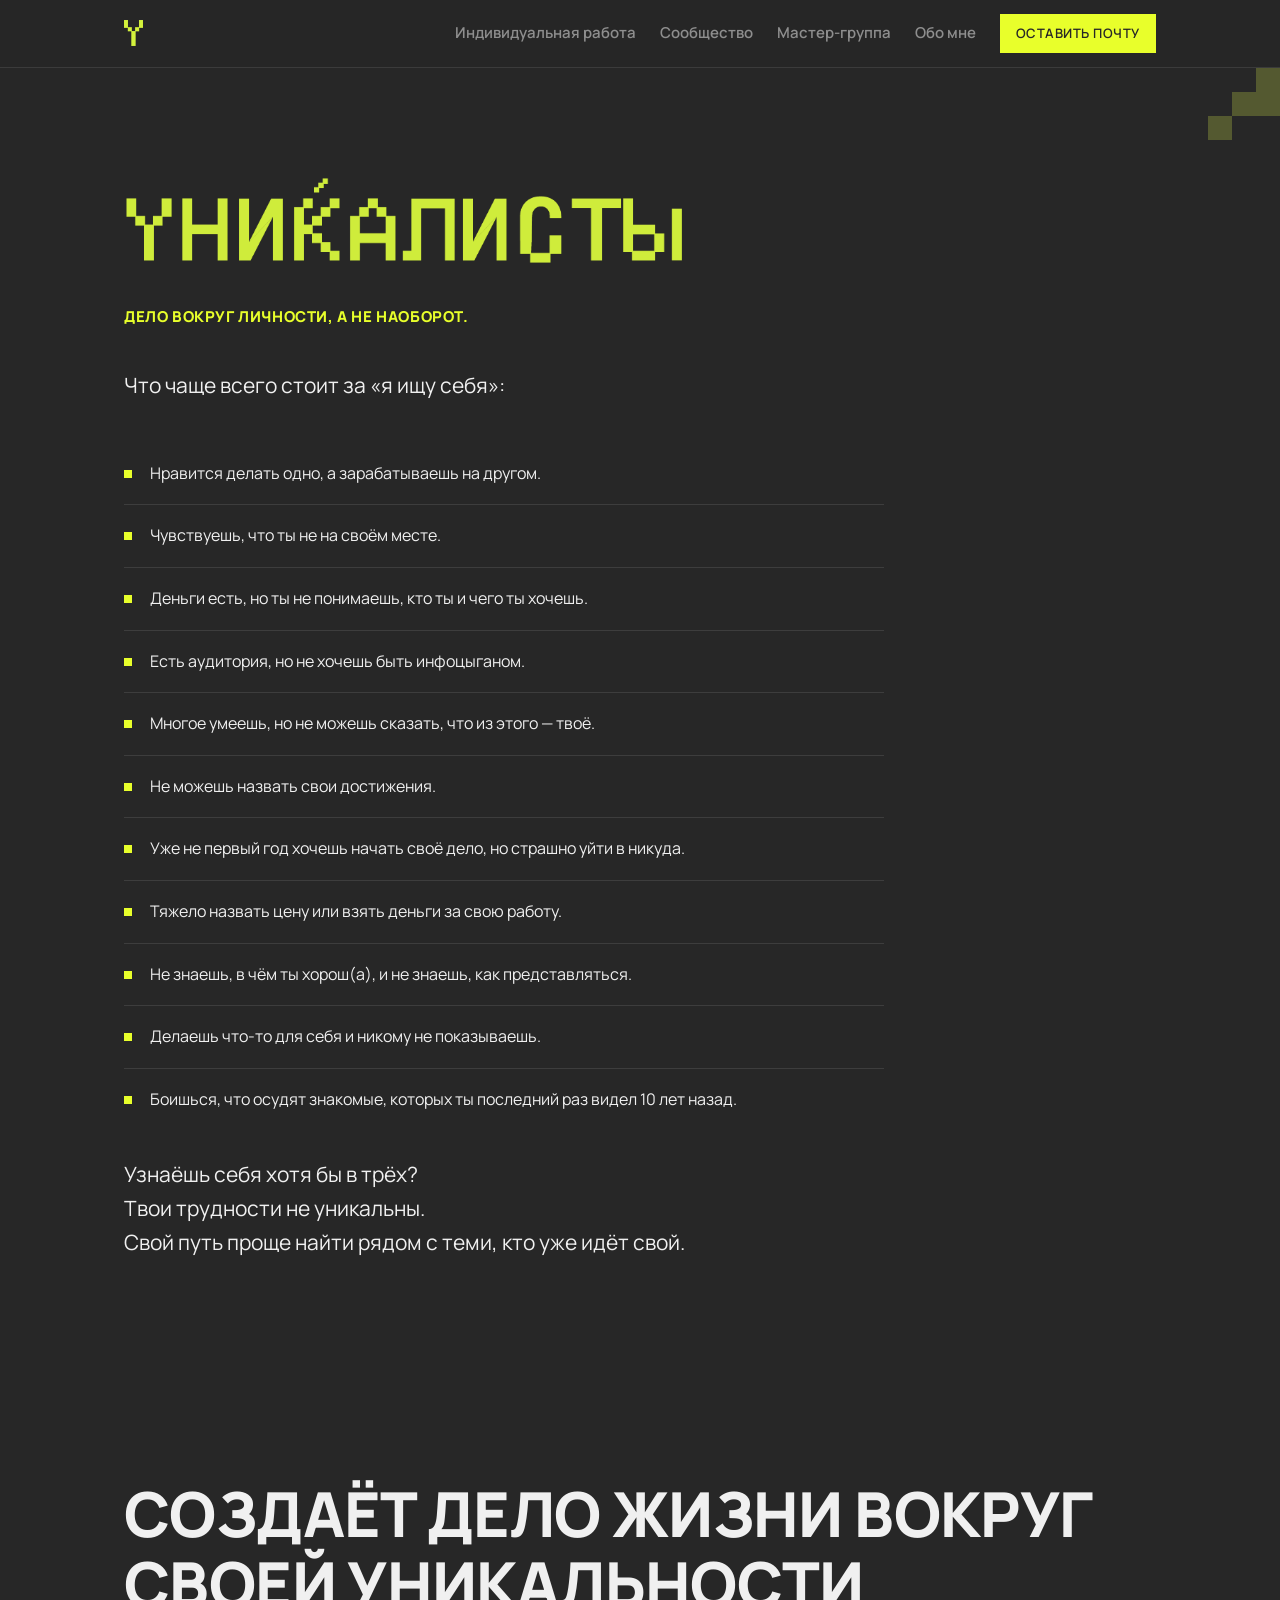
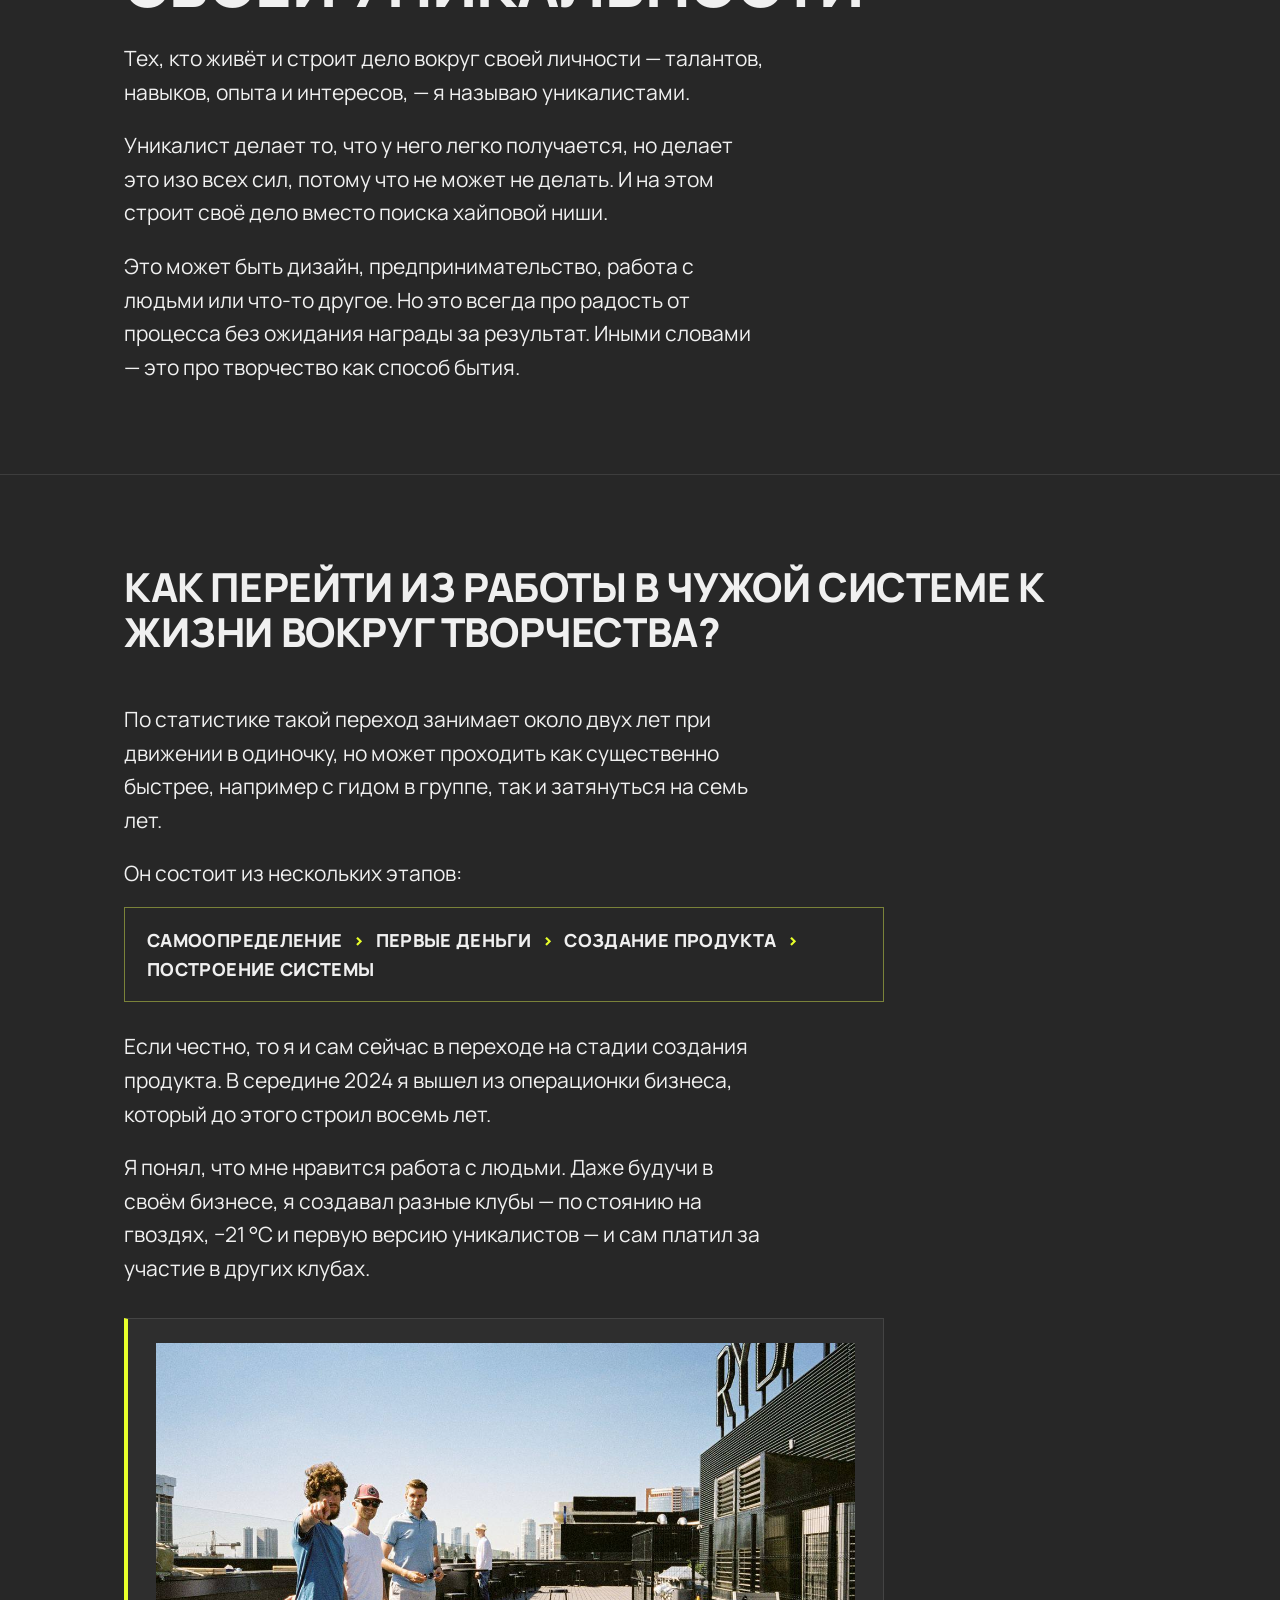
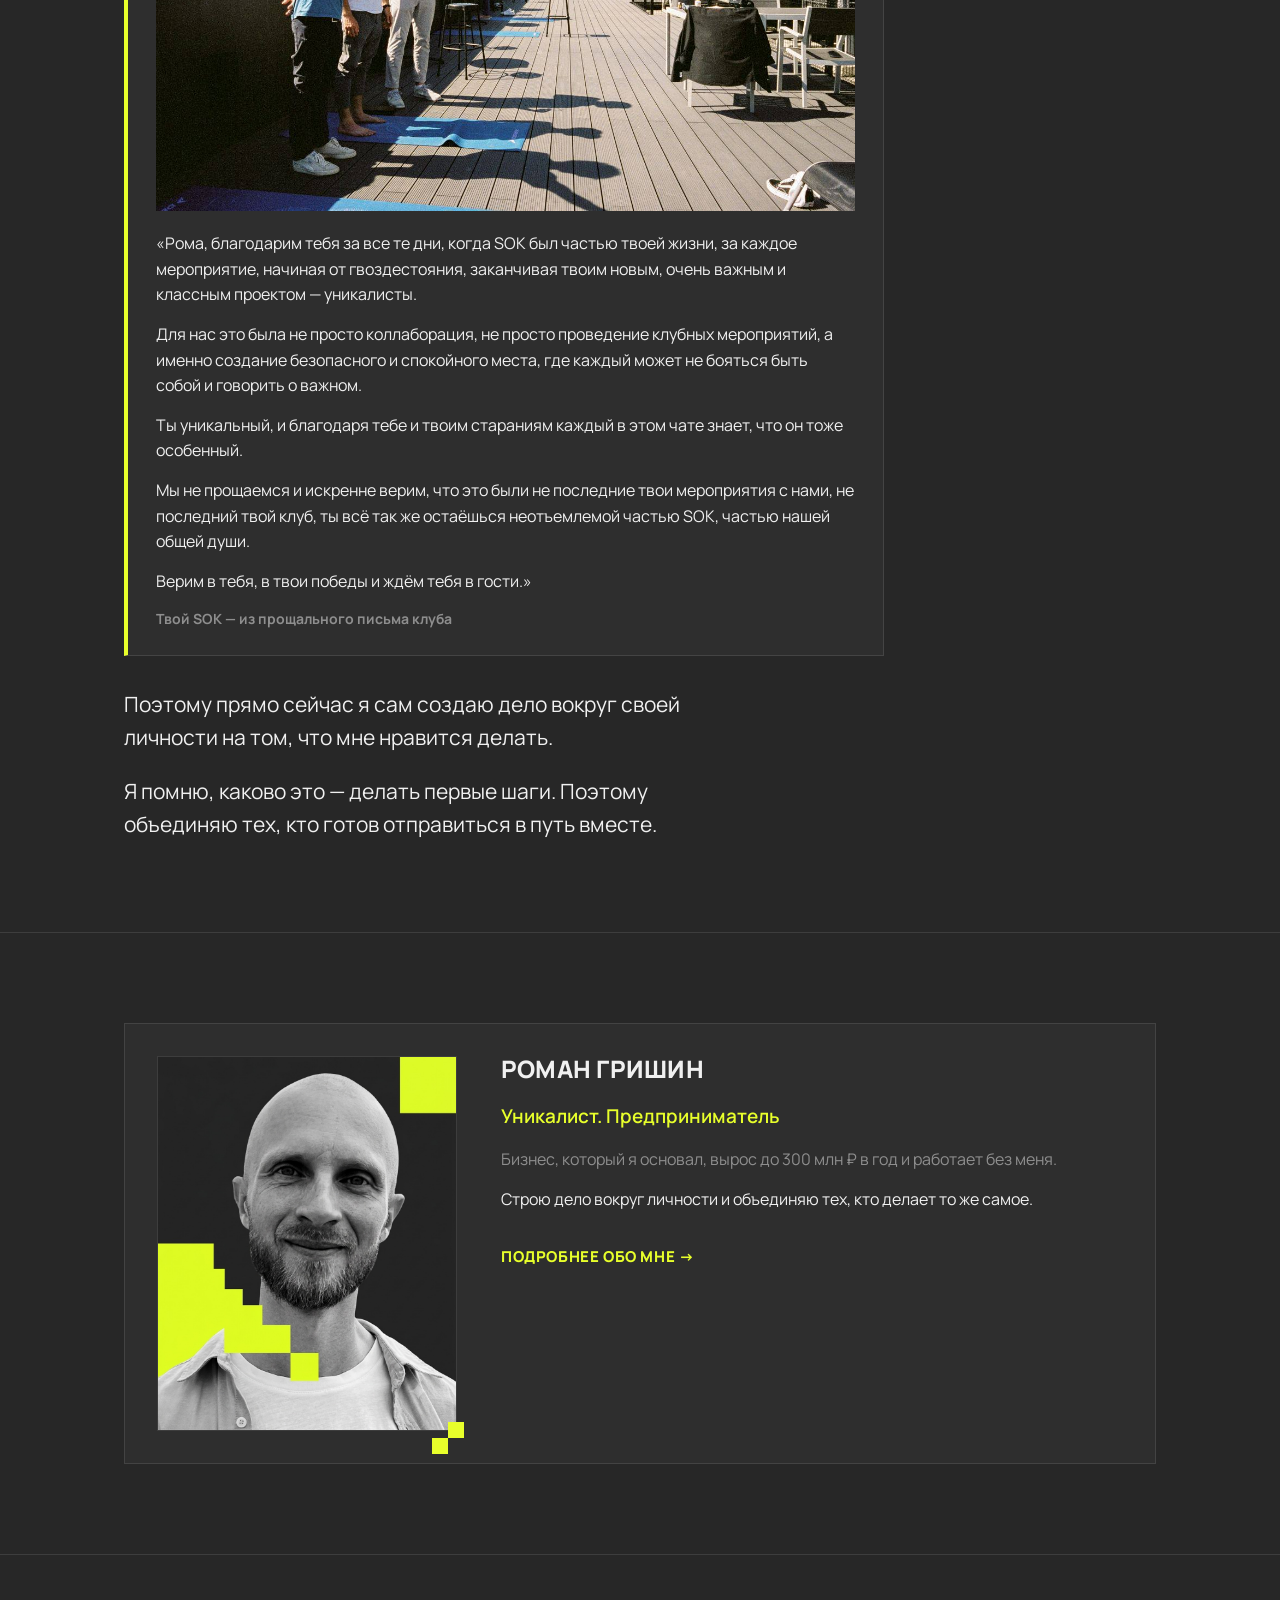
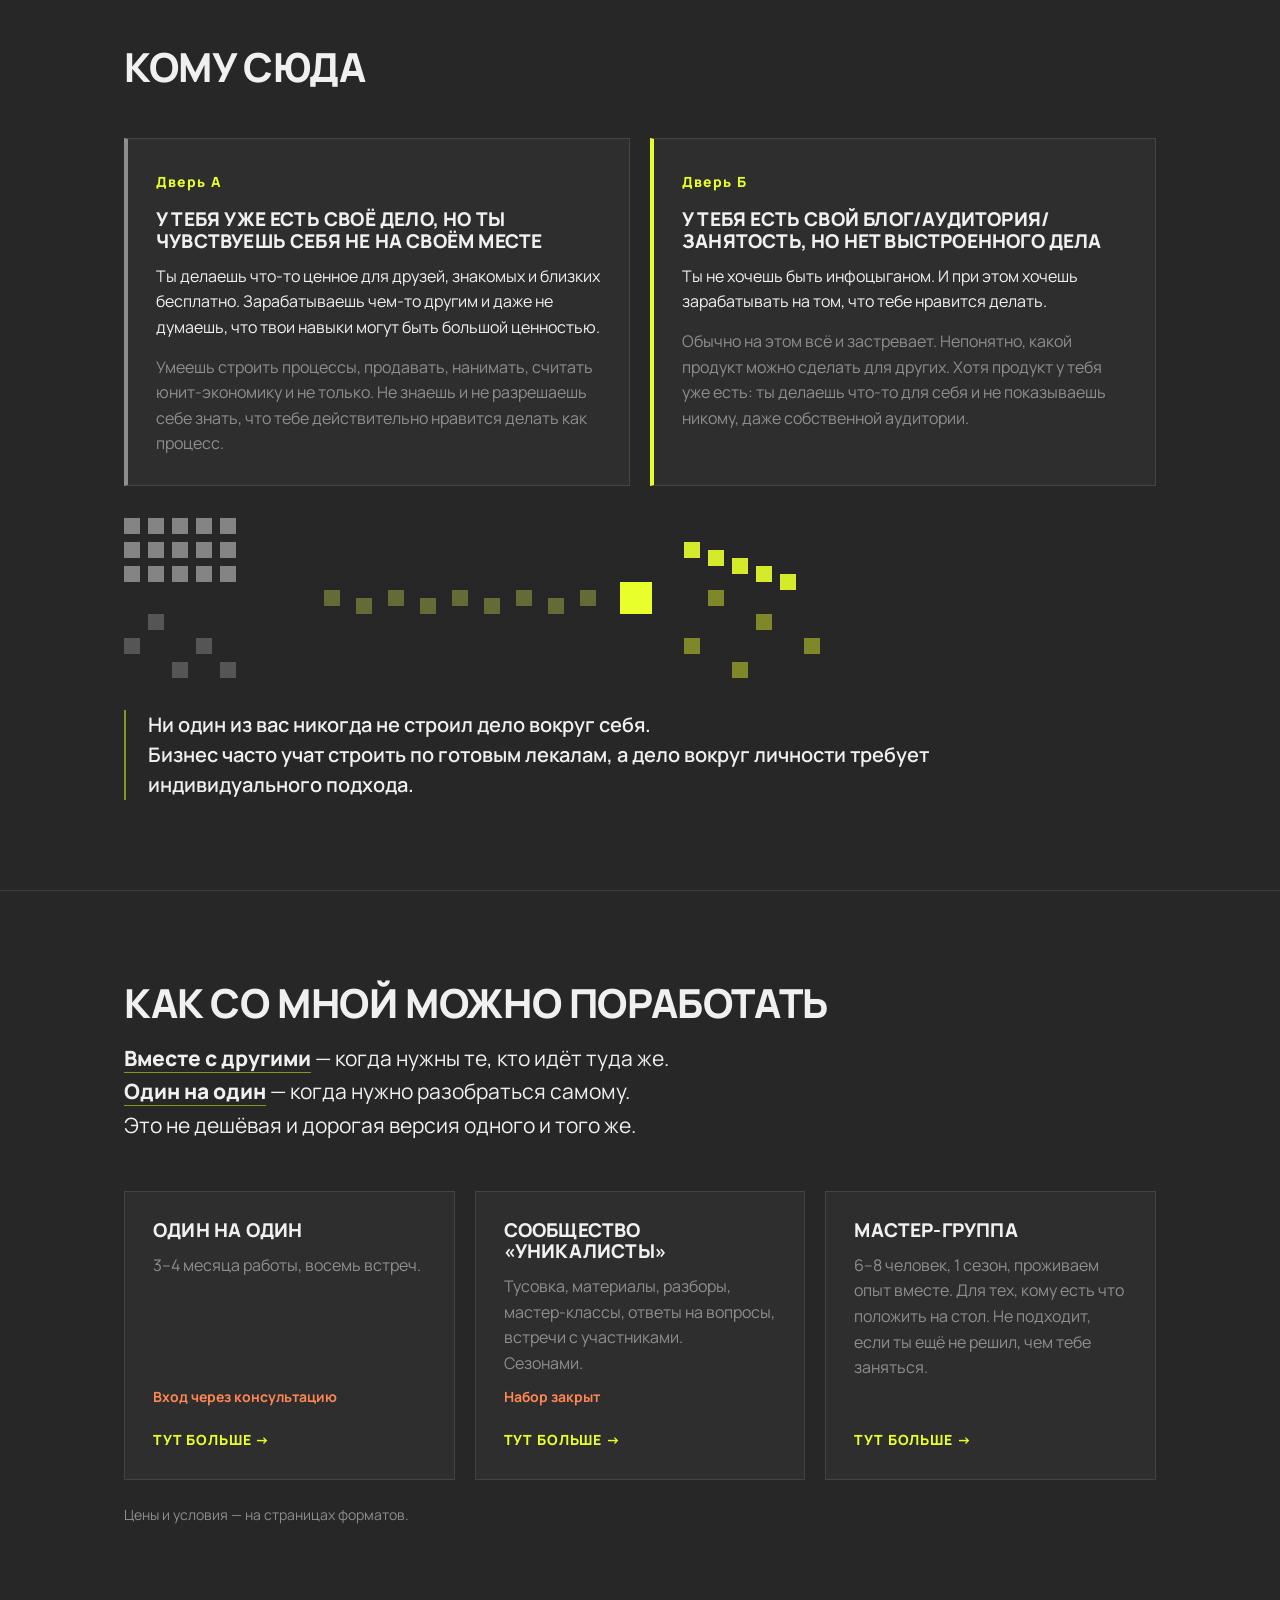
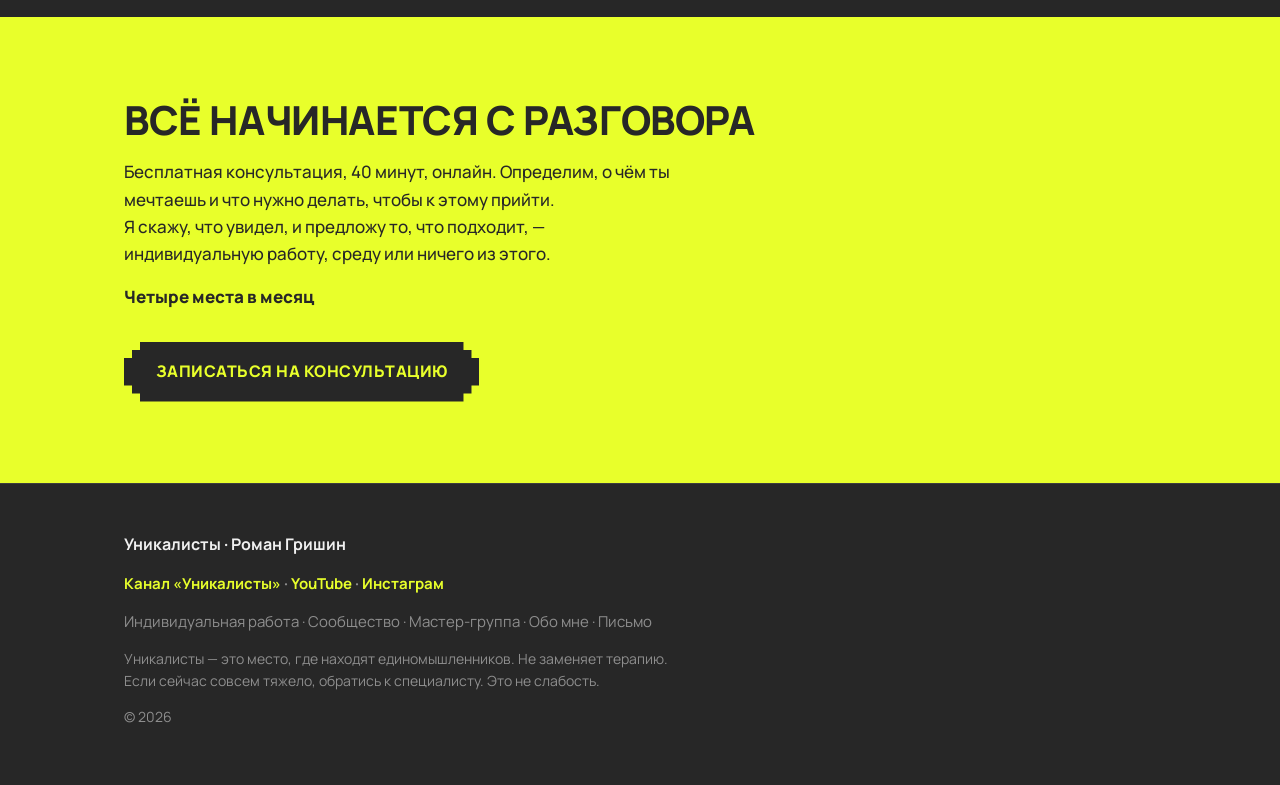
==== commit 273d1ba0: "Обновить главную по макету, снизить цены воркшопа, вернуть ссылку на него Главная: правки текста из " ====
--- a/index.html
+++ b/index.html
@@ -51,7 +51,7 @@
         <li><span class="marker" aria-hidden="true"></span>Делаешь что-то для себя и никому не показываешь.</li>
         <li><span class="marker" aria-hidden="true"></span>Боишься, что осудят знакомые, которых ты последний раз видел 10 лет назад.</li>
       </ul>
-      <p class="lead" style="margin-top: 28px;">Узнаёшь себя хотя бы в трёх?<br>Твои трудности не уникальны.<br>Свой путь проще найти рядом с теми, кто тоже ищет свой.</p>
+      <p class="lead" style="margin-top: 28px;">Узнаёшь себя хотя бы в трёх?<br>Твои трудности не уникальны.<br>Свой путь проще найти рядом с теми, кто уже идёт свой.</p>
     </div>
   </header>
 
@@ -60,8 +60,8 @@
     <div class="wrap">
       <h1>Создаёт дело жизни вокруг своей уникальности</h1>
       <p class="lead" style="margin-top: 24px;">Тех, кто живёт и строит дело вокруг своей личности — талантов, навыков, опыта и интересов, — я называю уникалистами.</p>
-      <p class="lead" style="margin-top: 20px;">Уникалист делает то, что у него легко получается, но делает изо всех сил, потому что не может не делать. И на этом строит своё дело вместо поиска хайповой ниши.</p>
-      <p class="lead" style="margin-top: 20px;">Это может быть дизайн, предпринимательство, работа с людьми или что-то ещё. Но это всегда про радость от процесса без ожидания награды за результат. Иными словами — это про творчество как способ бытия.</p>
+      <p class="lead" style="margin-top: 20px;">Уникалист делает то, что у него легко получается, но делает это изо всех сил, потому что не может не делать. И на этом строит своё дело вместо поиска хайповой ниши.</p>
+      <p class="lead" style="margin-top: 20px;">Это может быть дизайн, предпринимательство, работа с людьми или что-то другое. Но это всегда про радость от процесса без ожидания награды за результат. Иными словами — это про творчество как способ бытия.</p>
     </div>
   </section>
 
@@ -69,14 +69,14 @@
   <section class="section">
     <div class="wrap">
       <div class="section-head">
-        <h2>Как перейти из работы в чужой системе к жизни вокруг своей личности?</h2>
+        <h2>Как перейти из работы в чужой системе к жизни вокруг творчества?</h2>
       </div>
       <p class="lead">По статистике такой переход занимает около двух лет при движении в одиночку, но может проходить как существенно быстрее, например с гидом в группе, так и затянуться на семь лет.</p>
       <p class="lead" style="margin-top: 20px;">Он состоит из нескольких этапов:</p>
       <p class="stages">Самоопределение <span>›</span> первые деньги <span>›</span> создание продукта <span>›</span> построение системы</p>
 
-      <p class="lead" style="margin-top: 28px;">Если честно, то я и сам сейчас в переходе. В середине 2024 я вышел из операционки бизнеса, который строил восемь предыдущих лет.</p>
-      <p class="lead" style="margin-top: 20px;">Я понял, что мне нравится работа с людьми. Даже будучи в своём бизнесе, я создавал разные клубы — по стоянию на гвоздях, −21 °С и первую версию уникалистов — и платил за участие сам.</p>
+      <p class="lead" style="margin-top: 28px;">Если честно, то я и сам сейчас в переходе на стадии создания продукта. В середине 2024 я вышел из операционки бизнеса, который до этого строил восемь лет.</p>
+      <p class="lead" style="margin-top: 20px;">Я понял, что мне нравится работа с людьми. Даже будучи в своём бизнесе, я создавал разные клубы — по стоянию на гвоздях, −21 °С и первую версию уникалистов — и сам платил за участие в других клубах.</p>
 
       <blockquote class="quote" style="margin: 32px 0; max-width: 760px;">
         <img class="quote-photo" src="assets/sok-rooftop.jpg" alt="Клуб SOK на крыше" width="1280" height="858" loading="lazy">
@@ -138,7 +138,6 @@
       </div>
 
       <div class="pull" style="margin-top: 32px;">
-        <p>У тебя есть дело, но ты чувствуешь себя не на своём месте.<br>У тебя есть свой блог/аудитория/занятость, но нет продукта или системы.</p>
         <p>Ни один из вас никогда не строил дело вокруг себя.<br>Бизнес часто учат строить по готовым лекалам, а дело вокруг личности требует индивидуального подхода.</p>
       </div>
     </div>
--- a/styles.css
+++ b/styles.css
@@ -1480,3 +1480,5 @@
 }
 .lead-link { color: inherit; text-decoration: none; border-bottom: 1px solid rgba(232, 255, 43, 0.5); }
 .lead-link:hover { color: var(--lime); }
+.row-link { color: var(--lime); font-weight: 700; text-decoration: none; }
+.row-link:hover { text-decoration: underline; }
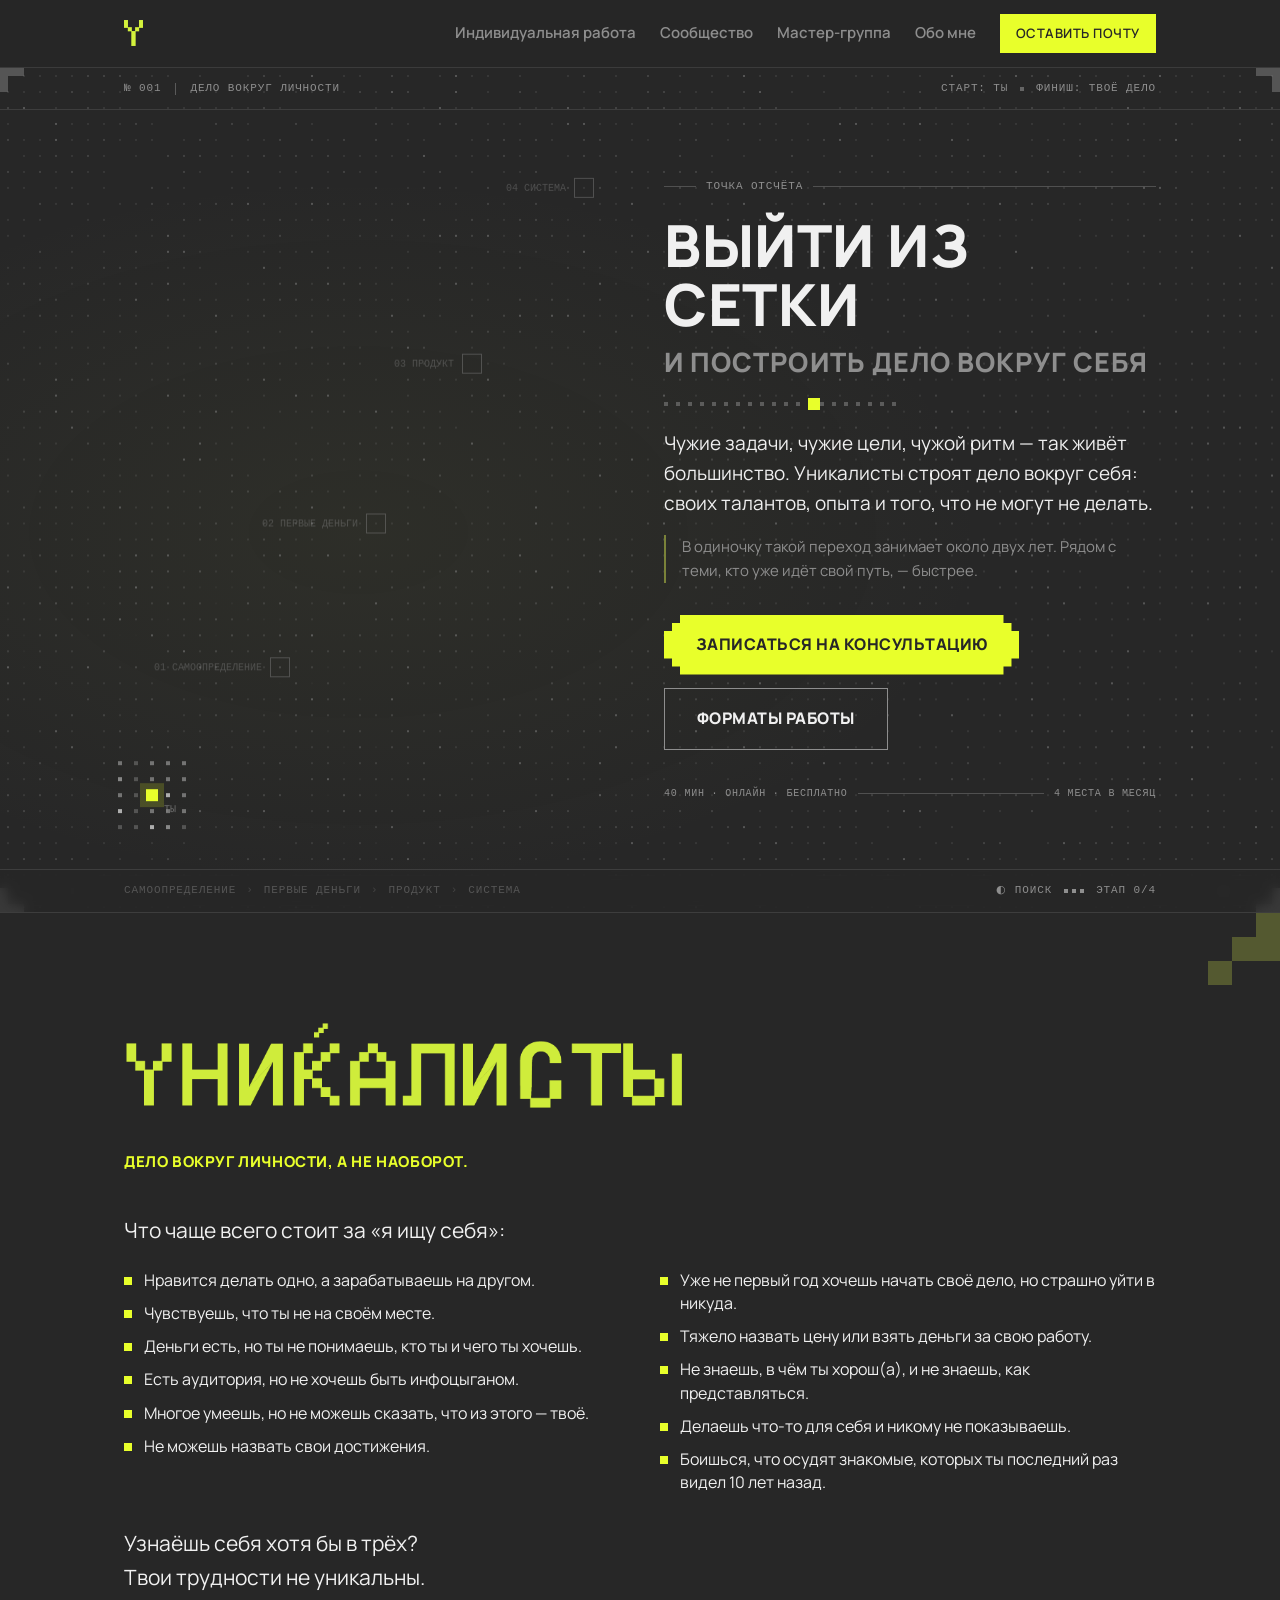
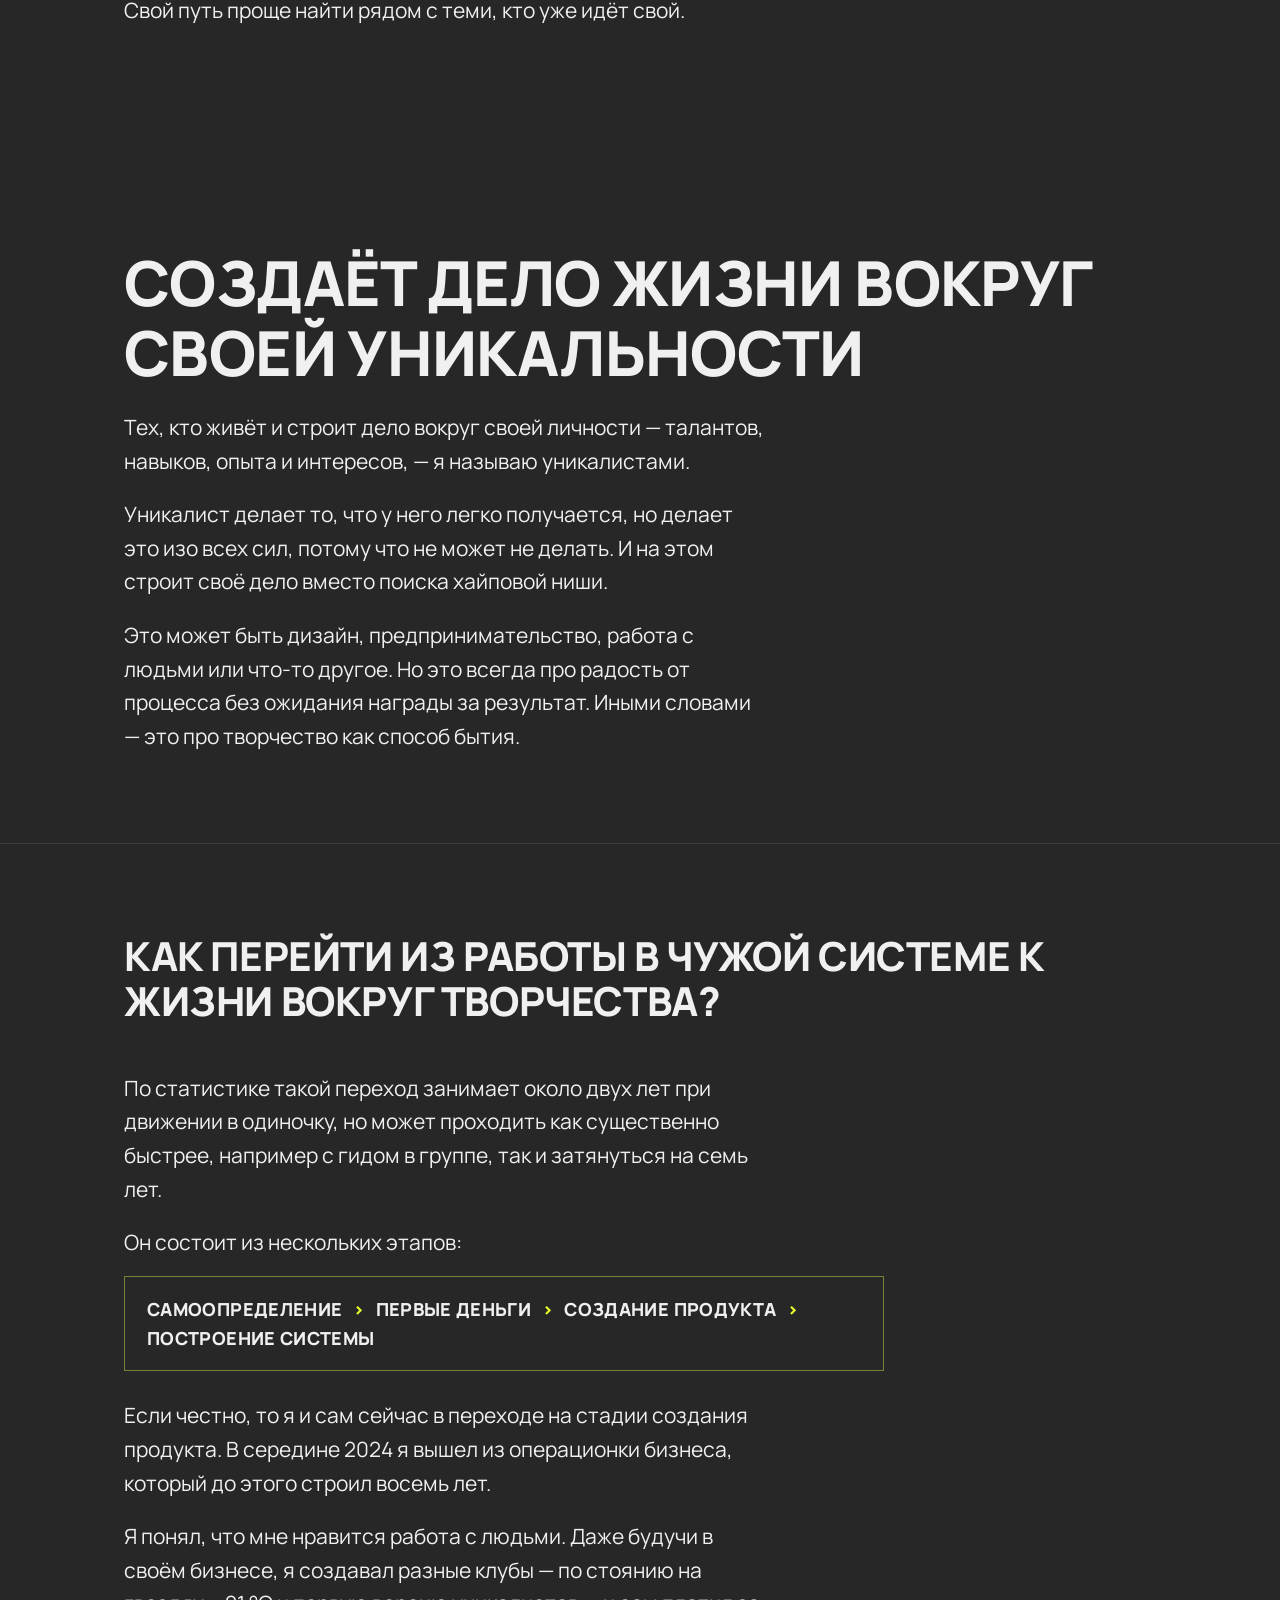
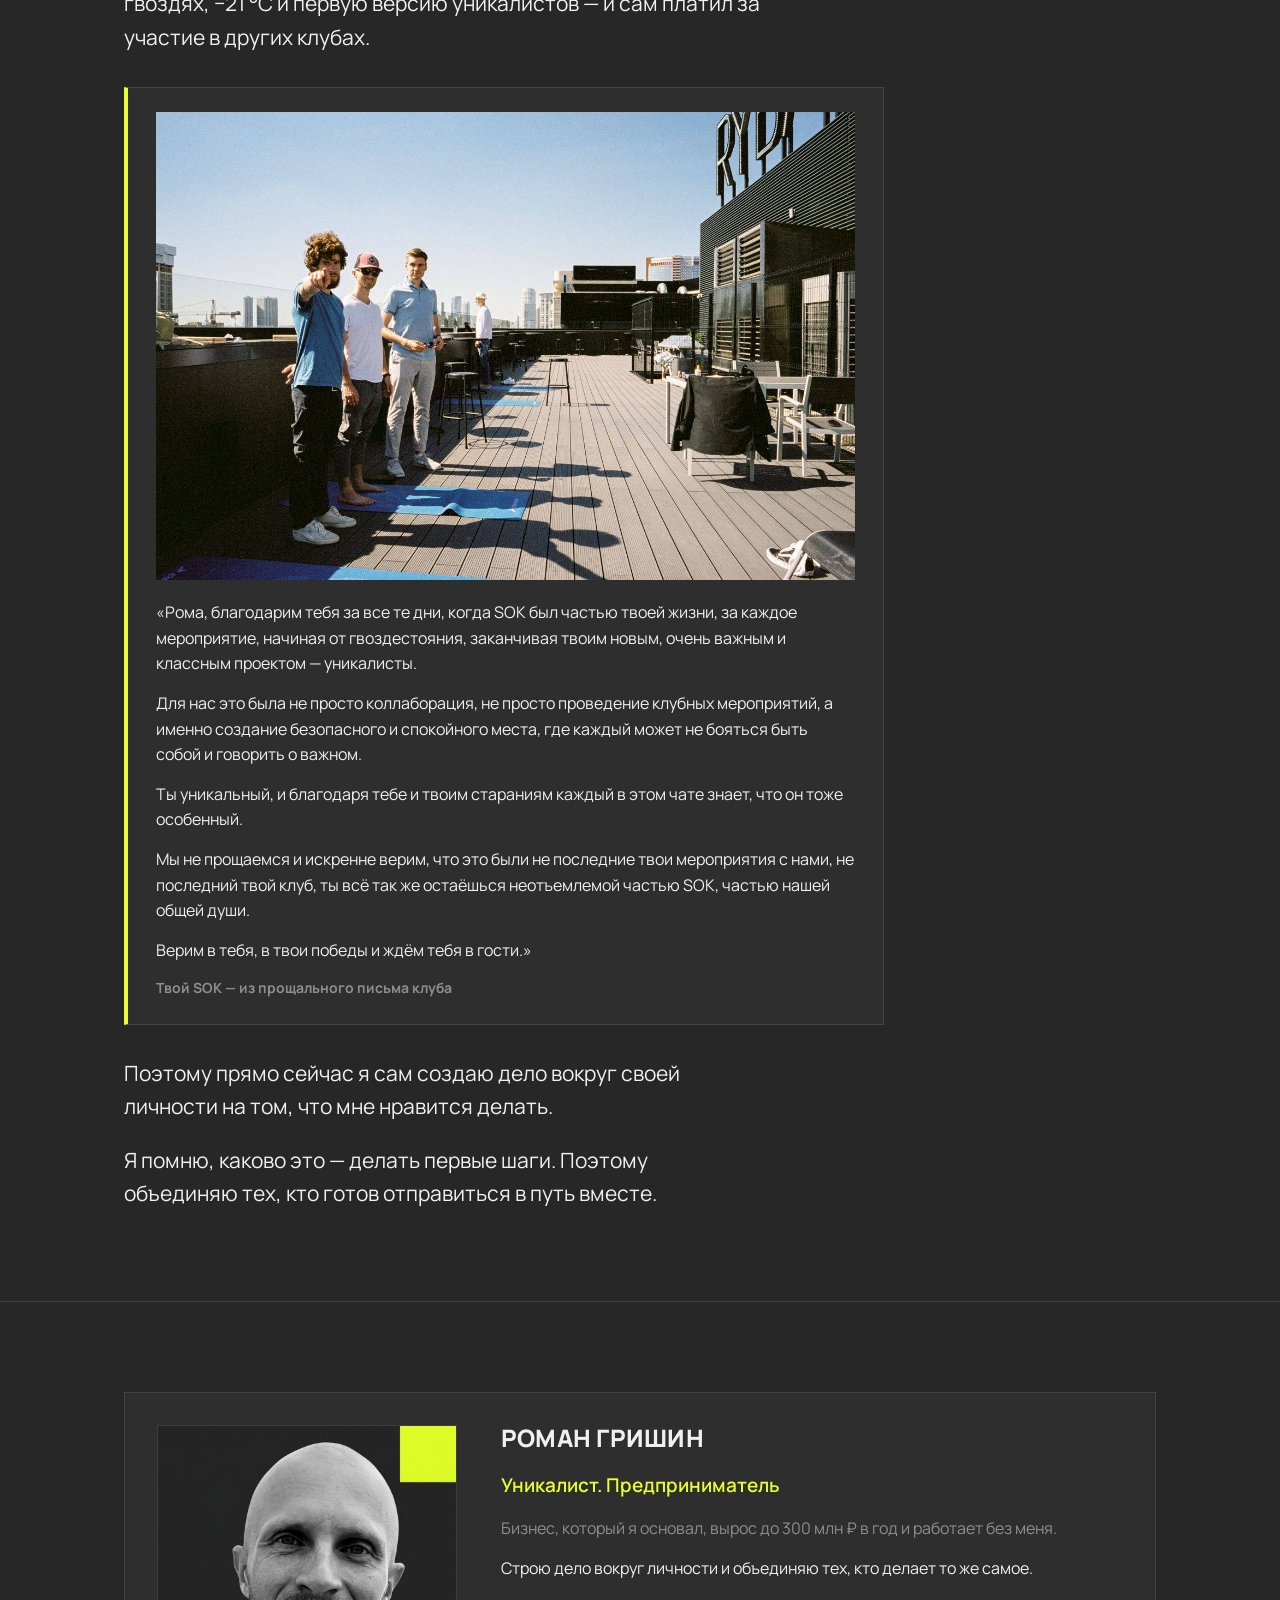
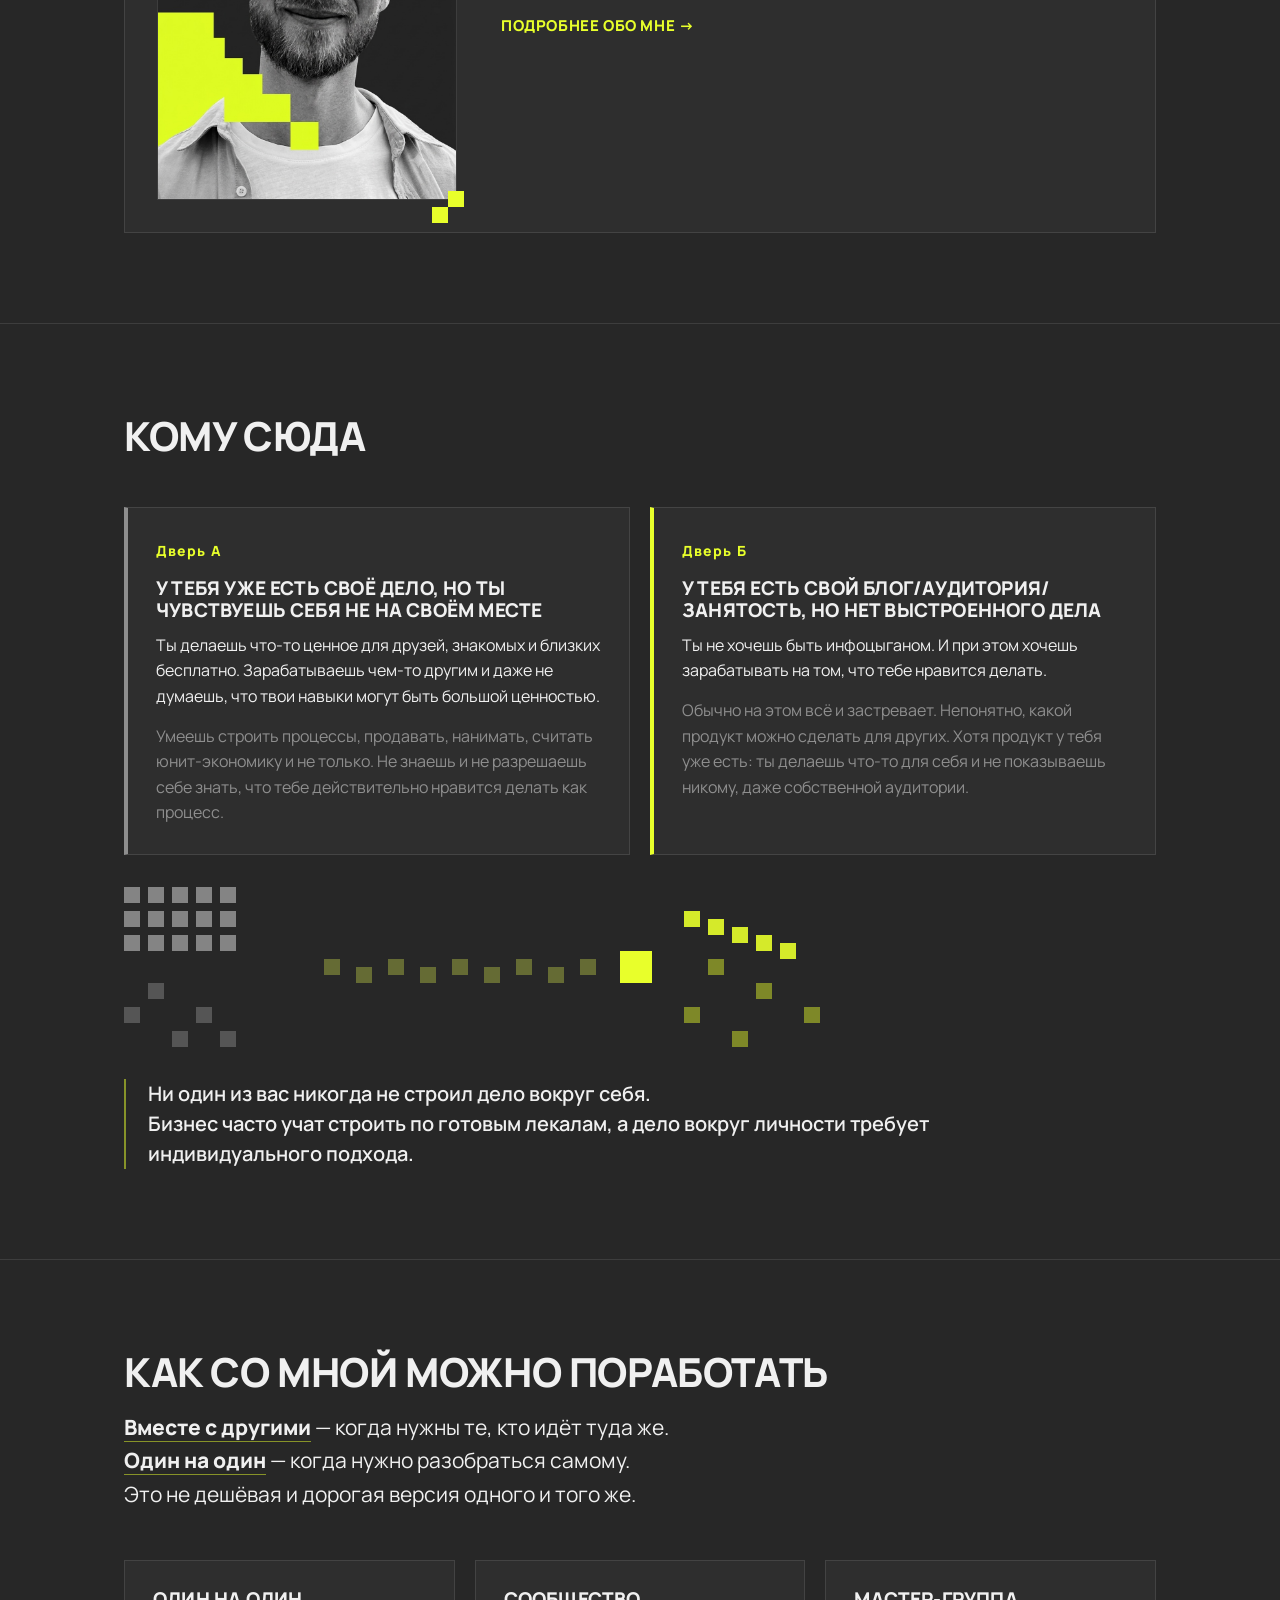
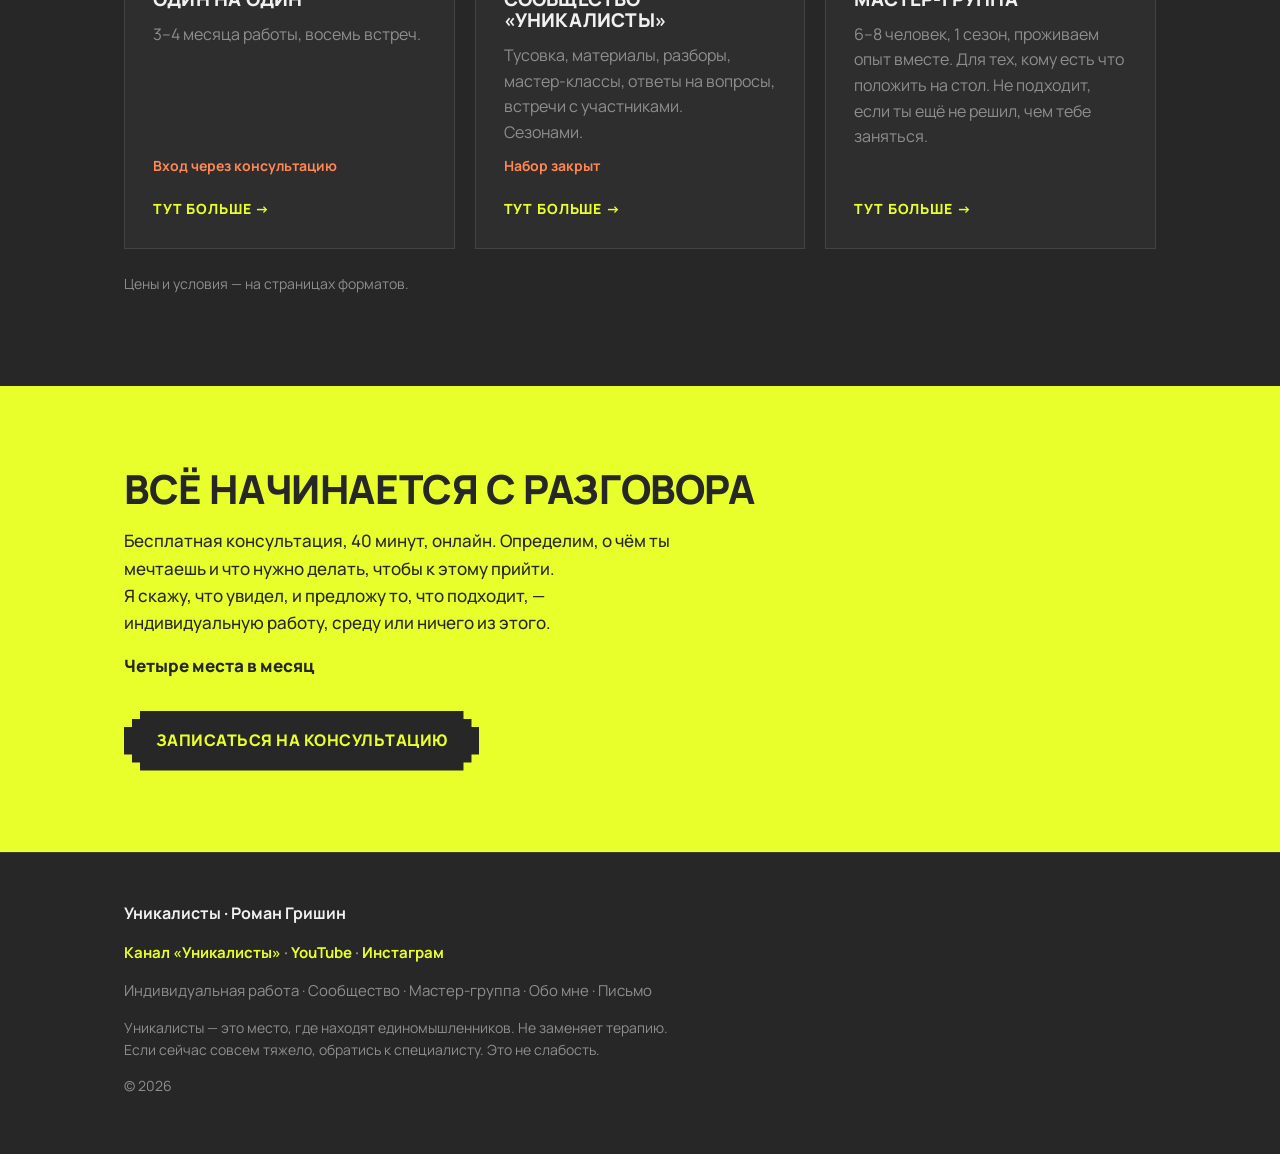
==== commit 46c8d48f: "Главная: hero «Выйти из сетки» с пиксельной анимацией этапов Новый первый экран после навигации: can" ====
--- a/index.html
+++ b/index.html
@@ -30,8 +30,62 @@
     </div>
   </nav>
 
+  <!-- ── Hero: выход из сетки ── -->
+  <header class="uhero" id="top">
+    <canvas class="uhero-canvas" aria-hidden="true"></canvas>
+
+    <!-- уголки-лесенки по периметру -->
+    <span class="uhero-corner uhero-corner--tl" aria-hidden="true"></span>
+    <span class="uhero-corner uhero-corner--tr" aria-hidden="true"></span>
+    <span class="uhero-corner uhero-corner--bl" aria-hidden="true"></span>
+    <span class="uhero-corner uhero-corner--br" aria-hidden="true"></span>
+
+    <div class="uhero-bar uhero-bar--top" aria-hidden="true">
+      <div class="uhero-bar-in">
+        <span>№ 001</span>
+        <span class="uhero-sep"></span>
+        <span>Дело вокруг личности</span>
+        <span class="uhero-bar-r">Старт: ты <i class="uhero-dot"></i> Финиш: твоё дело</span>
+      </div>
+    </div>
+
+    <div class="uhero-body">
+      <div class="uhero-art" aria-hidden="true"></div>
+
+      <div class="uhero-text">
+        <div class="uhero-rule" aria-hidden="true"><span></span><em>Точка отсчёта</em><span></span></div>
+
+        <h1 class="uhero-title">Выйти из сетки<span>и построить дело вокруг себя</span></h1>
+
+        <div class="uhero-pixels" aria-hidden="true"></div>
+
+        <p class="uhero-lead">Чужие задачи, чужие цели, чужой ритм — так живёт большинство. Уникалисты строят дело вокруг себя: своих талантов, опыта и того, что не могут не делать.</p>
+        <p class="uhero-note">В одиночку такой переход занимает около двух лет. Рядом с теми, кто уже идёт свой путь, — быстрее.</p>
+
+        <div class="hero-actions">
+          <a class="btn" href="consultation.html">Записаться на консультацию</a>
+          <a class="btn btn--ghost" href="#products">Форматы работы</a>
+        </div>
+
+        <div class="uhero-rule uhero-rule--foot" aria-hidden="true"><em>40 мин · онлайн · бесплатно</em><span></span><em>4 места в месяц</em></div>
+      </div>
+    </div>
+
+    <div class="uhero-bar uhero-bar--bottom" aria-hidden="true">
+      <div class="uhero-bar-in">
+        <ol class="uhero-stages">
+          <li>Самоопределение</li>
+          <li>Первые деньги</li>
+          <li>Продукт</li>
+          <li>Система</li>
+        </ol>
+        <span class="uhero-bar-r"><span class="uhero-state">◐ Поиск</span><span class="uhero-pulse"><i></i><i></i><i></i></span><span class="uhero-count">Этап 0/4</span></span>
+      </div>
+    </div>
+  </header>
+
   <!-- ── Hero: боль ── -->
-  <header class="hero">
+  <section class="hero">
     <div class="pixel-stairs" aria-hidden="true"></div>
     <div class="wrap">
       <img class="hero-wordmark" src="assets/wordmark-acid.png" alt="Уникалисты" width="1568" height="240">
@@ -53,12 +107,12 @@
       </ul>
       <p class="lead" style="margin-top: 28px;">Узнаёшь себя хотя бы в трёх?<br>Твои трудности не уникальны.<br>Свой путь проще найти рядом с теми, кто уже идёт свой.</p>
     </div>
-  </header>
+  </section>
 
   <!-- ── Кто такой уникалист ── -->
   <section class="section">
     <div class="wrap">
-      <h1>Создаёт дело жизни вокруг своей уникальности</h1>
+      <h2 class="h-xl">Создаёт дело жизни вокруг своей уникальности</h2>
       <p class="lead" style="margin-top: 24px;">Тех, кто живёт и строит дело вокруг своей личности — талантов, навыков, опыта и интересов, — я называю уникалистами.</p>
       <p class="lead" style="margin-top: 20px;">Уникалист делает то, что у него легко получается, но делает это изо всех сил, потому что не может не делать. И на этом строит своё дело вместо поиска хайповой ниши.</p>
       <p class="lead" style="margin-top: 20px;">Это может быть дизайн, предпринимательство, работа с людьми или что-то другое. Но это всегда про радость от процесса без ожидания награды за результат. Иными словами — это про творчество как способ бытия.</p>
--- a/styles.css
+++ b/styles.css
@@ -1482,3 +1482,260 @@
 .lead-link:hover { color: var(--lime); }
 .row-link { color: var(--lime); font-weight: 700; text-decoration: none; }
 .row-link:hover { text-decoration: underline; }
+
+/* Главная: плотный список болей — без разделителей, в две колонки на десктопе */
+.hero .lead:has(+ .hero-list) { margin-bottom: 0; }
+.hero-list {
+  max-width: 1080px;
+  margin-top: 16px;
+  columns: 2;
+  column-gap: 40px;
+}
+.hero-list li { break-inside: avoid; }
+.hero-list li {
+  padding: 5px 0;
+  border-bottom: none;
+  gap: 12px;
+  font-size: 16px;
+  line-height: 1.45;
+}
+.hero-list .marker { margin-top: 8px; }
+
+@media (max-width: 640px) {
+  .hero-list { columns: 1; }
+  .hero-list li { padding: 4px 0; font-size: 15px; }
+}
+
+/* ── Hero главной: «выйти из сетки» ──
+   Canvas рисует пиксельную сетку; из неё выходит лаймовый пиксель и лесенкой
+   проходит четыре этапа перехода. Статус-бар снизу синхронизирован со сценой (script.js). */
+
+.h-xl { font-size: clamp(34px, 5.4vw, 62px); }
+
+.uhero {
+  --mono: ui-monospace, "SFMono-Regular", Menlo, Consolas, monospace;
+  position: relative;
+  display: flex;
+  flex-direction: column;
+  min-height: calc(100svh - 55px);
+  overflow: hidden;
+  background:
+    radial-gradient(ellipse 70% 60% at 28% 55%, rgba(122, 130, 57, 0.08), transparent 70%),
+    var(--charcoal);
+  border-bottom: 1px solid var(--border);
+}
+
+.uhero-canvas {
+  position: absolute;
+  inset: 0;
+  width: 100%;
+  height: 100%;
+  display: block;
+}
+
+/* уголки-лесенки: L из пикселей 8px */
+.uhero-corner {
+  position: absolute;
+  z-index: 2;
+  width: calc(var(--px) * 3);
+  height: calc(var(--px) * 3);
+  background:
+    linear-gradient(var(--gray), var(--gray)) 0 0 / 100% var(--px) no-repeat,
+    linear-gradient(var(--gray), var(--gray)) 0 0 / var(--px) 100% no-repeat;
+  opacity: 0.45;
+  pointer-events: none;
+}
+.uhero-corner--tl { top: 0; left: 0; }
+.uhero-corner--tr { top: 0; right: 0; transform: scaleX(-1); }
+.uhero-corner--bl { bottom: 0; left: 0; transform: scaleY(-1); }
+.uhero-corner--br { bottom: 0; right: 0; transform: scale(-1, -1); }
+
+/* технические полосы сверху и снизу */
+.uhero-bar {
+  position: relative;
+  z-index: 2;
+  font-family: var(--mono);
+  font-size: 11px;
+  letter-spacing: 0.08em;
+  text-transform: uppercase;
+  color: var(--gray);
+}
+.uhero-bar--top { border-bottom: 1px solid var(--border); }
+.uhero-bar--bottom {
+  border-top: 1px solid var(--border);
+  background: rgba(39, 39, 39, 0.6);
+  backdrop-filter: blur(6px);
+}
+
+.uhero-bar-in {
+  display: flex;
+  align-items: center;
+  gap: 14px;
+  max-width: var(--maxw);
+  margin: 0 auto;
+  padding: 12px 24px;
+}
+
+.uhero-bar-r {
+  margin-left: auto;
+  display: flex;
+  align-items: center;
+  gap: 12px;
+  white-space: nowrap;
+}
+
+.uhero-sep { width: 1px; height: 12px; background: var(--gray); opacity: 0.5; }
+
+.uhero-dot {
+  display: inline-block;
+  width: 4px;
+  height: 4px;
+  background: var(--gray);
+  opacity: 0.6;
+}
+
+/* основная часть: слева сцена, справа текст */
+.uhero-body {
+  position: relative;
+  z-index: 1;
+  flex: 1;
+  display: grid;
+  grid-template-columns: 1fr 1fr;
+  gap: 48px;
+  align-items: center;
+  width: 100%;
+  max-width: var(--maxw);
+  margin: 0 auto;
+  padding: 48px 24px;
+}
+
+.uhero-art { align-self: stretch; min-height: 420px; }
+
+.uhero-text { max-width: 520px; }
+
+.uhero-rule {
+  display: flex;
+  align-items: center;
+  gap: 10px;
+  margin-bottom: 20px;
+  font-family: var(--mono);
+  font-size: 11px;
+  letter-spacing: 0.08em;
+  text-transform: uppercase;
+  color: var(--gray);
+}
+.uhero-rule em { font-style: normal; }
+.uhero-rule span { flex: 1; height: 1px; background: var(--gray); opacity: 0.4; }
+.uhero-rule > span:first-child { flex: 0 0 32px; }
+.uhero-rule--foot { margin: 36px 0 0; font-size: 10px; }
+
+.uhero-title {
+  font-size: clamp(36px, 4.6vw, 58px);
+  letter-spacing: 0.01em;
+  line-height: 1.02;
+}
+.uhero-title span {
+  display: block;
+  margin-top: 12px;
+  font-size: 0.46em;
+  line-height: 1.2;
+  letter-spacing: 0.04em;
+  color: var(--gray);
+}
+
+/* ряд серых пикселей, один из которых — лаймовый */
+.uhero-pixels {
+  position: relative;
+  width: 236px;
+  height: 4px;
+  margin: 24px 0 22px;
+  background: repeating-linear-gradient(90deg, rgba(142, 142, 142, 0.5) 0 4px, transparent 4px 12px);
+}
+.uhero-pixels::after {
+  content: "";
+  position: absolute;
+  left: 144px;
+  top: -4px;
+  width: 12px;
+  height: 12px;
+  background: var(--lime);
+}
+
+.uhero-lead { font-size: clamp(17px, 1.6vw, 19px); }
+
+.uhero-note {
+  margin-top: 16px;
+  padding-left: 16px;
+  border-left: 2px solid var(--olive);
+  color: var(--gray);
+  font-size: 15px;
+}
+
+.uhero .hero-actions { margin-top: 32px; }
+
+/* этапы перехода в нижней полосе */
+.uhero-stages {
+  display: flex;
+  gap: 10px;
+  margin: 0;
+  padding: 0;
+  list-style: none;
+  white-space: nowrap;
+}
+.uhero-stages li { opacity: 0.45; transition: color 0.3s ease, opacity 0.3s ease; }
+.uhero-stages li + li::before { content: "›"; margin-right: 10px; color: var(--gray); opacity: 0.6; }
+.uhero-stages li.is-done { opacity: 0.9; }
+.uhero-stages li.is-active { opacity: 1; color: var(--lime); }
+
+.uhero-pulse { display: inline-flex; gap: 4px; }
+.uhero-pulse i {
+  width: 4px;
+  height: 4px;
+  background: var(--gray);
+  animation: uhero-pulse 1.2s steps(3) infinite;
+}
+.uhero-pulse i:nth-child(2) { animation-delay: 0.2s; }
+.uhero-pulse i:nth-child(3) { animation-delay: 0.4s; }
+
+@keyframes uhero-pulse {
+  0%, 100% { opacity: 0.25; }
+  50% { opacity: 1; }
+}
+
+@media (max-width: 900px) {
+  .uhero-body {
+    grid-template-columns: 1fr;
+    gap: 8px;
+    align-items: start;
+    padding: 16px 24px 32px;
+  }
+  .uhero-art { min-height: 0; height: clamp(200px, 34vh, 320px); }
+  .uhero-text { max-width: 640px; }
+  .uhero-bar--top .uhero-bar-r { display: none; }
+}
+
+@media (max-width: 640px) {
+  .uhero-body { padding: 8px 16px 24px; }
+  .uhero-bar-in { padding: 10px 16px; font-size: 10px; }
+  .uhero-art { height: clamp(140px, 22vh, 200px); }
+  .uhero-title span { margin-top: 8px; }
+  .uhero-lead { font-size: 16px; }
+  .uhero-pixels { margin: 18px 0 16px; }
+  .uhero-note { font-size: 14px; }
+  .uhero .hero-actions { margin-top: 24px; }
+  .uhero-rule--foot { margin-top: 24px; }
+  /* на телефоне в полосе виден только текущий этап */
+  .uhero-stages li { display: none; }
+  .uhero-stages li.is-active { display: block; }
+  .uhero-stages li::before { display: none; }
+
+  .snap .uhero {
+    scroll-snap-align: start;
+    min-height: calc(100dvh - 55px);
+  }
+}
+
+@media (prefers-reduced-motion: reduce) {
+  .uhero-pulse i { animation: none; opacity: 0.6; }
+  .uhero-stages li { transition: none; }
+}
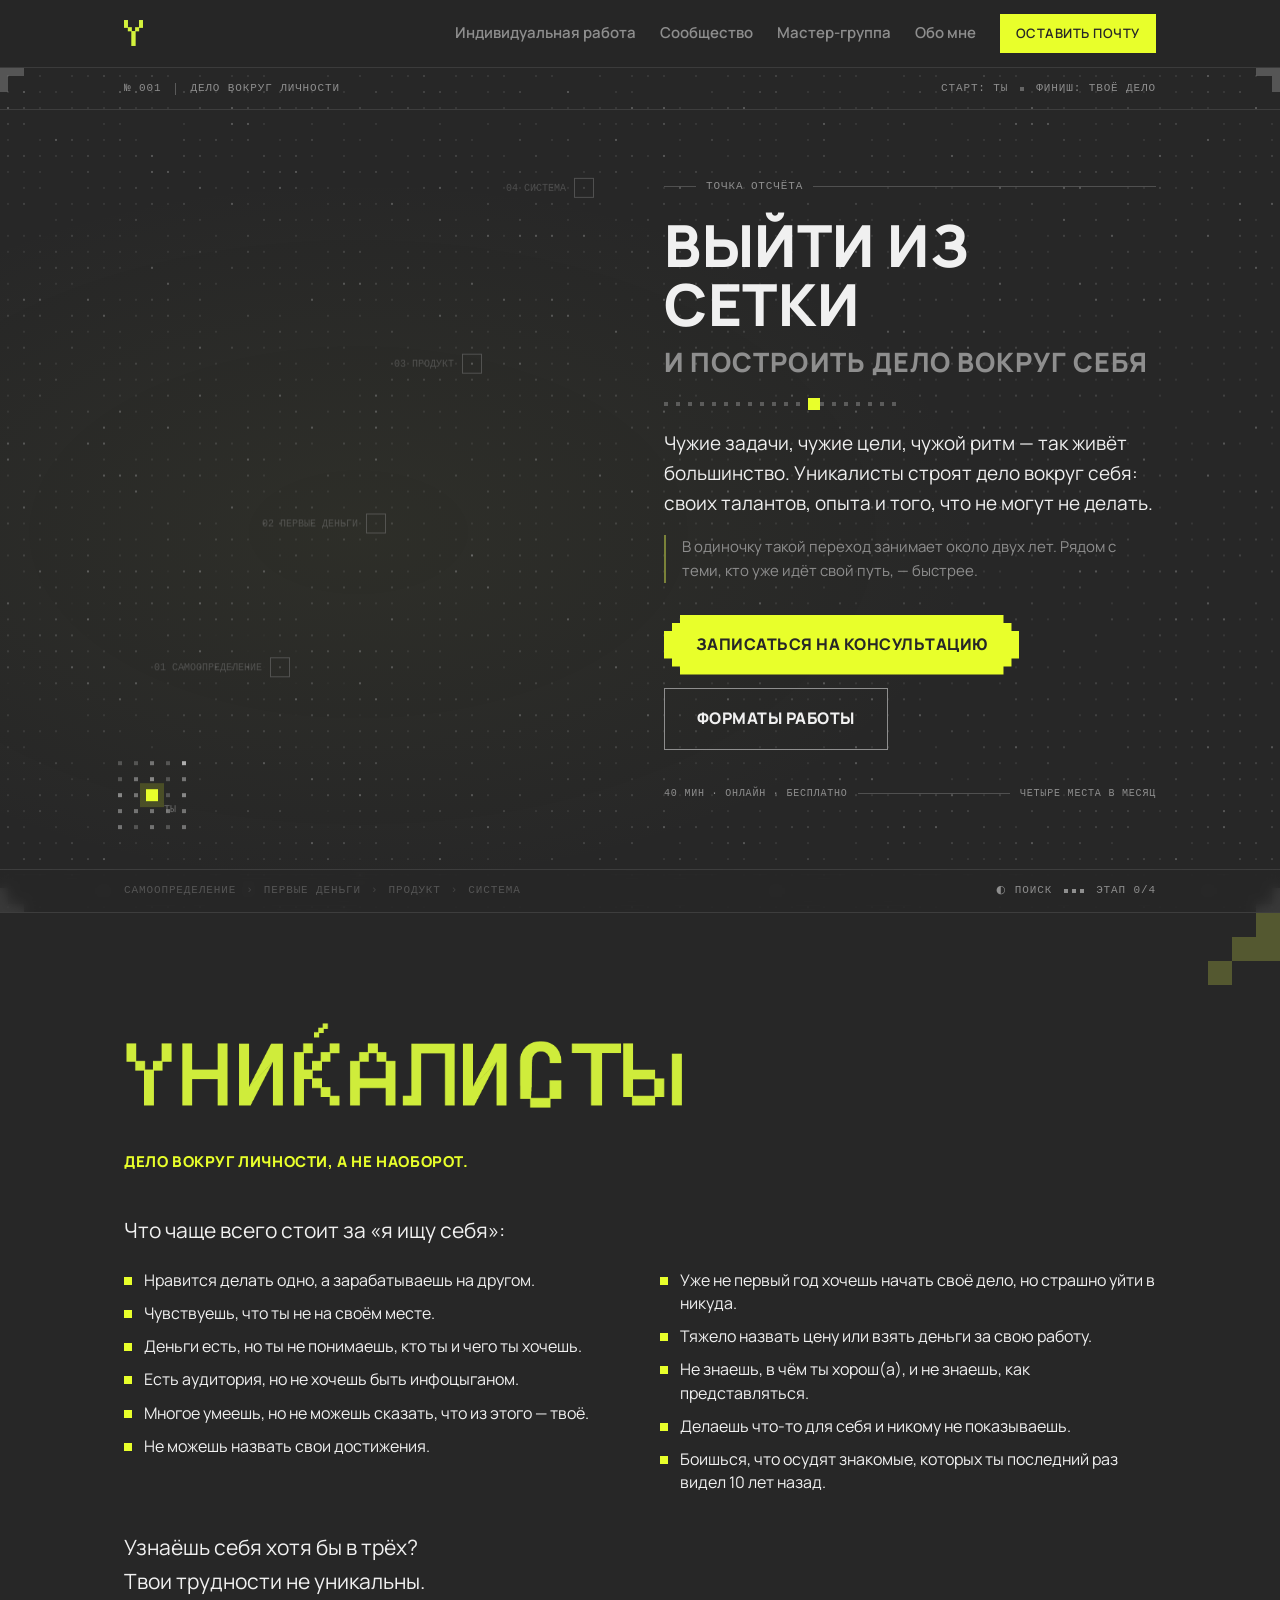
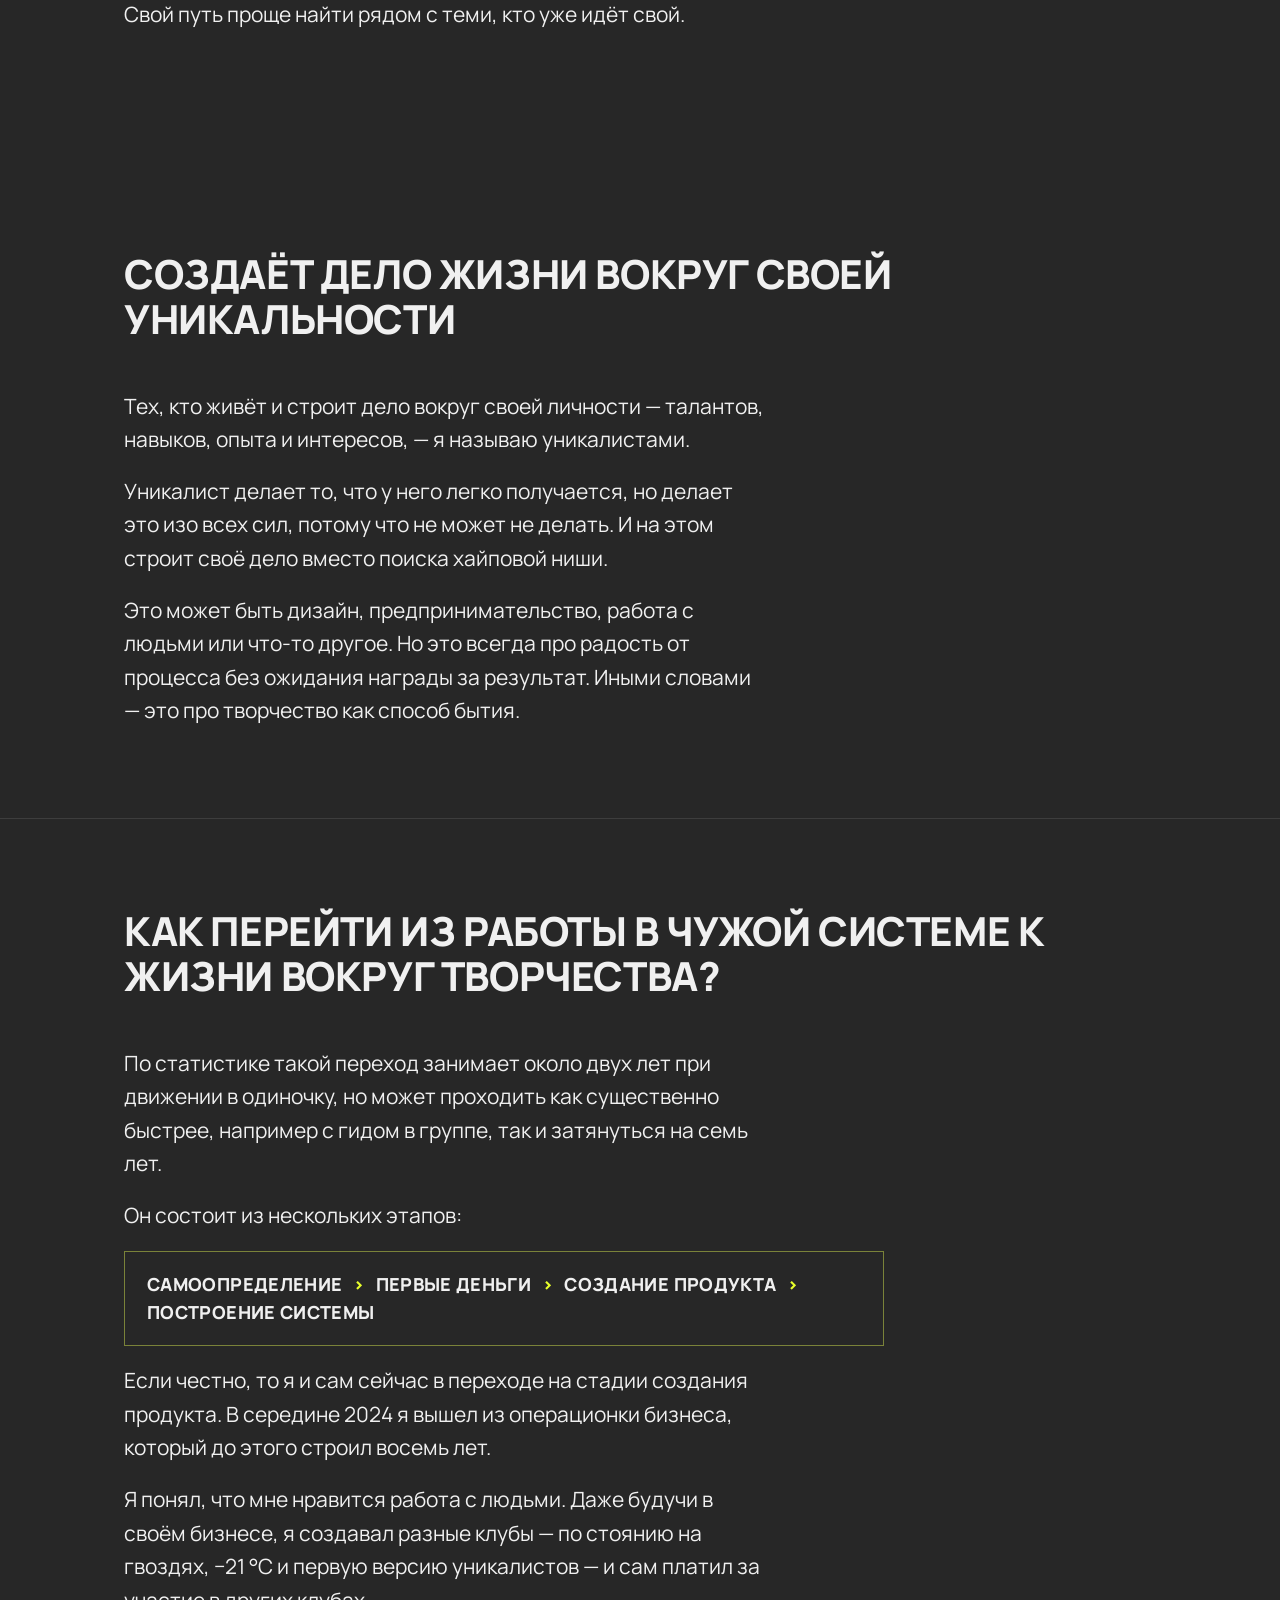
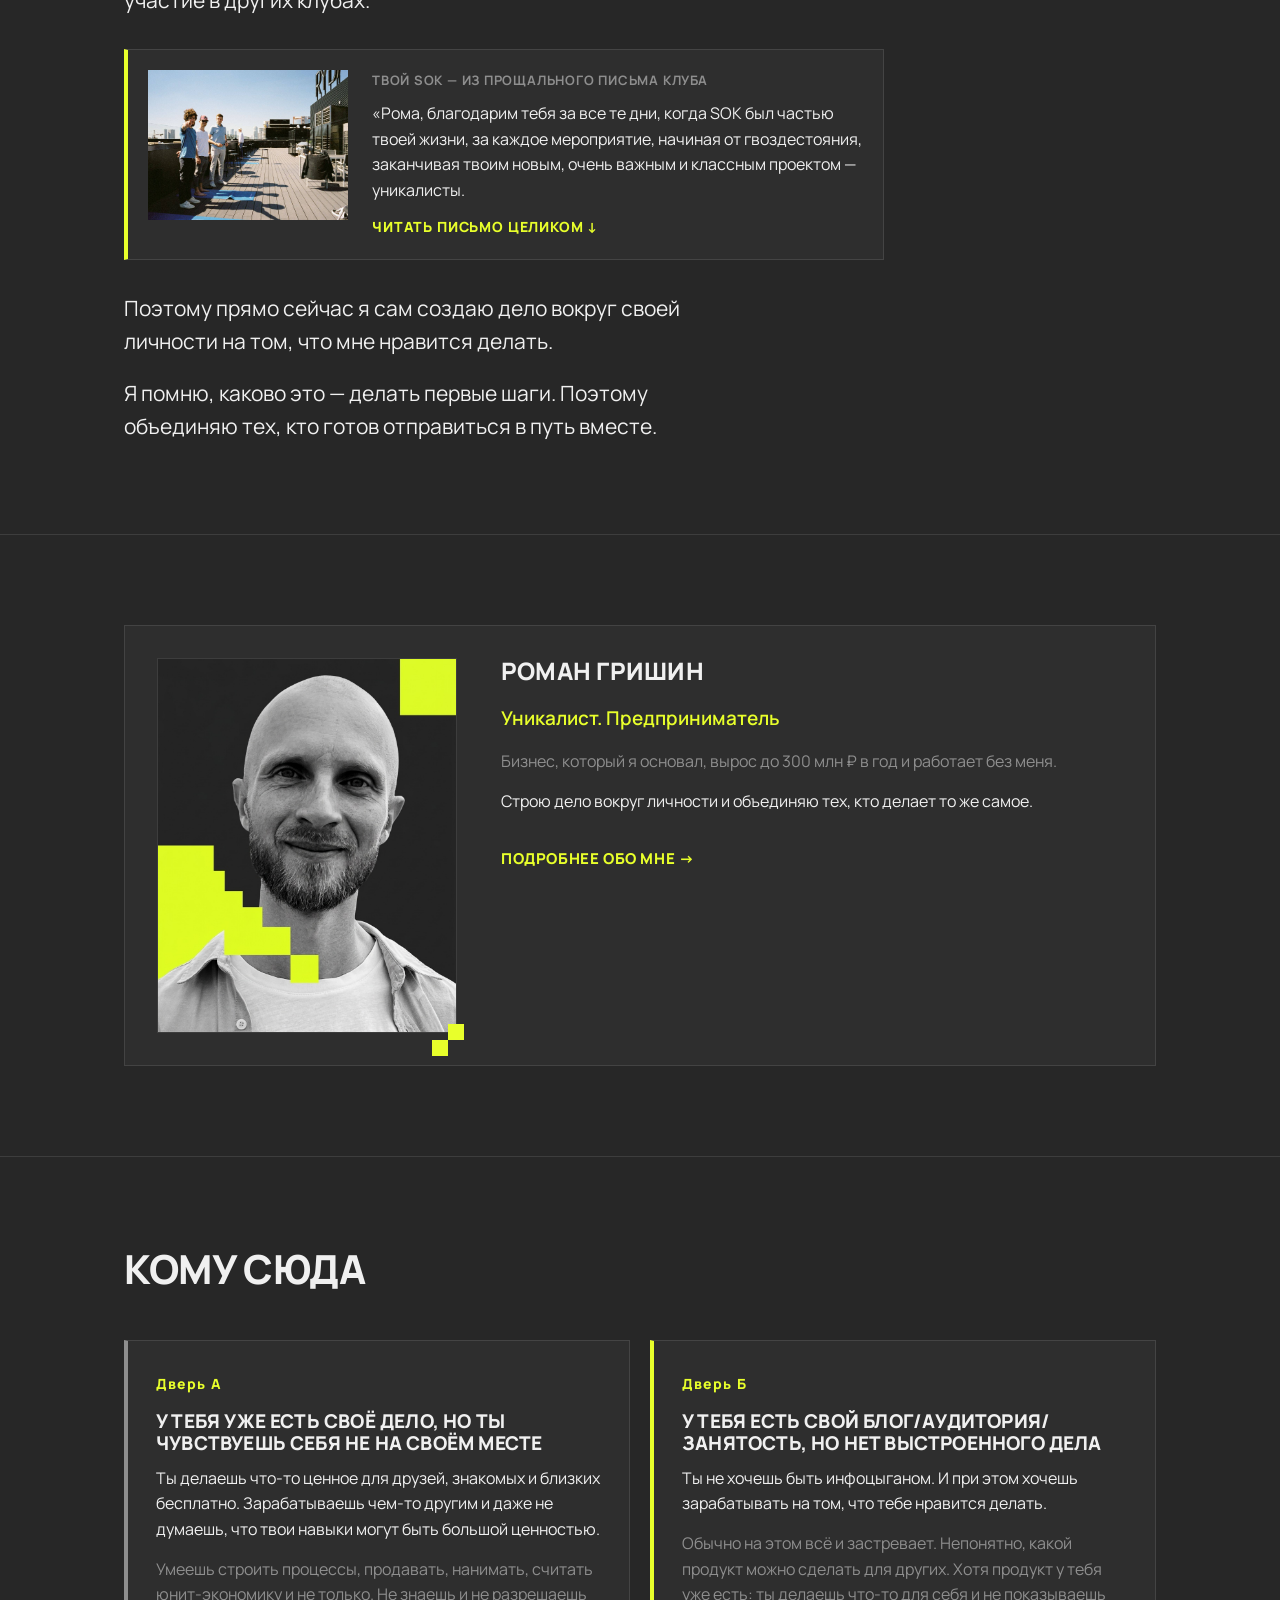
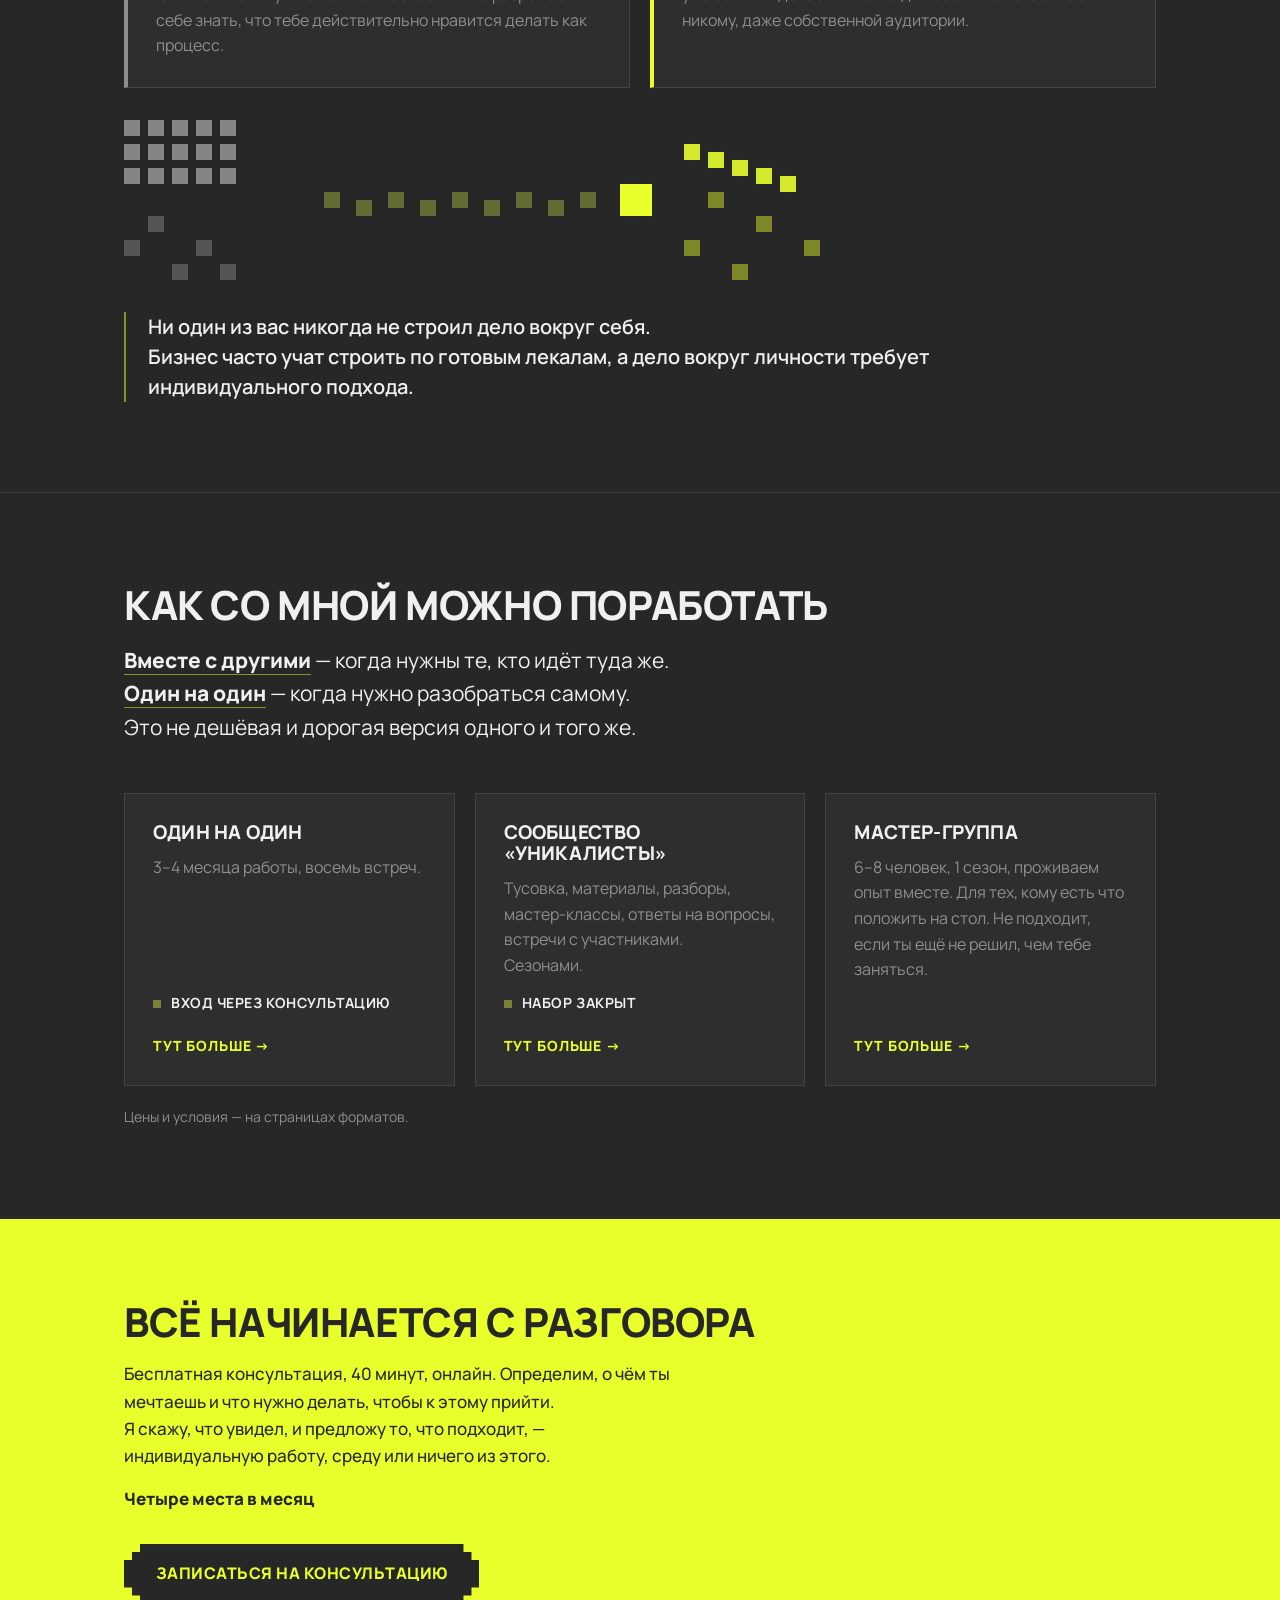
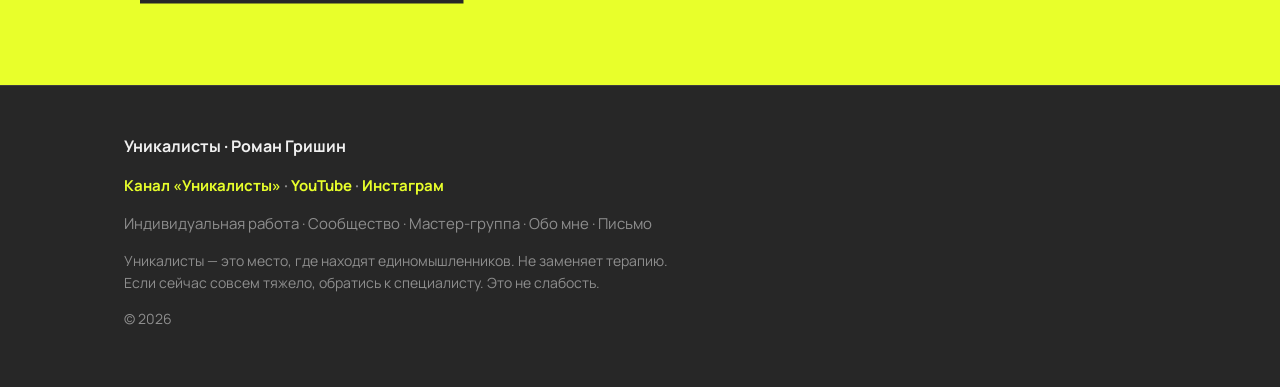
==== commit b098b57a: "Единая система компонентов на всех страницах - Главная: «Создаёт дело жизни…» — h2 того же уровня, ч" ====
--- a/index.html
+++ b/index.html
@@ -67,7 +67,7 @@
           <a class="btn btn--ghost" href="#products">Форматы работы</a>
         </div>
 
-        <div class="uhero-rule uhero-rule--foot" aria-hidden="true"><em>40 мин · онлайн · бесплатно</em><span></span><em>4 места в месяц</em></div>
+        <div class="uhero-rule uhero-rule--foot" aria-hidden="true"><em>40 мин · онлайн · бесплатно</em><span></span><em>Четыре места в месяц</em></div>
       </div>
     </div>
 
@@ -105,17 +105,21 @@
         <li><span class="marker" aria-hidden="true"></span>Делаешь что-то для себя и никому не показываешь.</li>
         <li><span class="marker" aria-hidden="true"></span>Боишься, что осудят знакомые, которых ты последний раз видел 10 лет назад.</li>
       </ul>
-      <p class="lead" style="margin-top: 28px;">Узнаёшь себя хотя бы в трёх?<br>Твои трудности не уникальны.<br>Свой путь проще найти рядом с теми, кто уже идёт свой.</p>
+      <p class="lead mt-l">Узнаёшь себя хотя бы в трёх?<br>Твои трудности не уникальны.<br>Свой путь проще найти рядом с теми, кто уже идёт свой.</p>
     </div>
   </section>
 
   <!-- ── Кто такой уникалист ── -->
   <section class="section">
     <div class="wrap">
-      <h2 class="h-xl">Создаёт дело жизни вокруг своей уникальности</h2>
-      <p class="lead" style="margin-top: 24px;">Тех, кто живёт и строит дело вокруг своей личности — талантов, навыков, опыта и интересов, — я называю уникалистами.</p>
-      <p class="lead" style="margin-top: 20px;">Уникалист делает то, что у него легко получается, но делает это изо всех сил, потому что не может не делать. И на этом строит своё дело вместо поиска хайповой ниши.</p>
-      <p class="lead" style="margin-top: 20px;">Это может быть дизайн, предпринимательство, работа с людьми или что-то другое. Но это всегда про радость от процесса без ожидания награды за результат. Иными словами — это про творчество как способ бытия.</p>
+      <div class="section-head">
+        <h2>Создаёт дело жизни вокруг своей уникальности</h2>
+      </div>
+      <div class="stack">
+      <p class="lead">Тех, кто живёт и строит дело вокруг своей личности — талантов, навыков, опыта и интересов, — я называю уникалистами.</p>
+      <p class="lead">Уникалист делает то, что у него легко получается, но делает это изо всех сил, потому что не может не делать. И на этом строит своё дело вместо поиска хайповой ниши.</p>
+      <p class="lead">Это может быть дизайн, предпринимательство, работа с людьми или что-то другое. Но это всегда про радость от процесса без ожидания награды за результат. Иными словами — это про творчество как способ бытия.</p>
+      </div>
     </div>
   </section>
 
@@ -125,25 +129,33 @@
       <div class="section-head">
         <h2>Как перейти из работы в чужой системе к жизни вокруг творчества?</h2>
       </div>
+      <div class="stack">
       <p class="lead">По статистике такой переход занимает около двух лет при движении в одиночку, но может проходить как существенно быстрее, например с гидом в группе, так и затянуться на семь лет.</p>
-      <p class="lead" style="margin-top: 20px;">Он состоит из нескольких этапов:</p>
+      <p class="lead">Он состоит из нескольких этапов:</p>
       <p class="stages">Самоопределение <span>›</span> первые деньги <span>›</span> создание продукта <span>›</span> построение системы</p>
-
-      <p class="lead" style="margin-top: 28px;">Если честно, то я и сам сейчас в переходе на стадии создания продукта. В середине 2024 я вышел из операционки бизнеса, который до этого строил восемь лет.</p>
-      <p class="lead" style="margin-top: 20px;">Я понял, что мне нравится работа с людьми. Даже будучи в своём бизнесе, я создавал разные клубы — по стоянию на гвоздях, −21 °С и первую версию уникалистов — и сам платил за участие в других клубах.</p>
-
-      <blockquote class="quote" style="margin: 32px 0; max-width: 760px;">
-        <img class="quote-photo" src="assets/sok-rooftop.jpg" alt="Клуб SOK на крыше" width="1280" height="858" loading="lazy">
-        <p>«Рома, благодарим тебя за все те дни, когда SOK был частью твоей жизни, за каждое мероприятие, начиная от гвоздестояния, заканчивая твоим новым, очень важным и классным проектом — уникалисты.</p>
-        <p>Для нас это была не просто коллаборация, не просто проведение клубных мероприятий, а именно создание безопасного и спокойного места, где каждый может не бояться быть собой и говорить о важном.</p>
-        <p>Ты уникальный, и благодаря тебе и твоим стараниям каждый в этом чате знает, что он тоже особенный.</p>
-        <p>Мы не прощаемся и искренне верим, что это были не последние твои мероприятия с нами, не последний твой клуб, ты всё так же остаёшься неотъемлемой частью SOK, частью нашей общей души.</p>
-        <p>Верим в тебя, в твои победы и ждём тебя в гости.»</p>
-        <cite>Твой SOK — из прощального письма клуба</cite>
-      </blockquote>
+      <p class="lead">Если честно, то я и сам сейчас в переходе на стадии создания продукта. В середине 2024 я вышел из операционки бизнеса, который до этого строил восемь лет.</p>
+      <p class="lead">Я понял, что мне нравится работа с людьми. Даже будучи в своём бизнесе, я создавал разные клубы — по стоянию на гвоздях, −21 °С и первую версию уникалистов — и сам платил за участие в других клубах.</p>
+
+      <figure class="letter">
+        <img class="letter-photo" src="assets/sok-rooftop.jpg" alt="Клуб SOK на крыше" width="1280" height="858" loading="lazy">
+        <div class="letter-body">
+          <figcaption class="letter-from">Твой SOK — из прощального письма клуба</figcaption>
+          <blockquote>
+            <p>«Рома, благодарим тебя за все те дни, когда SOK был частью твоей жизни, за каждое мероприятие, начиная от гвоздестояния, заканчивая твоим новым, очень важным и классным проектом — уникалисты.</p>
+            <details class="letter-more">
+              <summary><span class="letter-open">Читать письмо целиком</span><span class="letter-close">Свернуть</span></summary>
+              <p>Для нас это была не просто коллаборация, не просто проведение клубных мероприятий, а именно создание безопасного и спокойного места, где каждый может не бояться быть собой и говорить о важном.</p>
+              <p>Ты уникальный, и благодаря тебе и твоим стараниям каждый в этом чате знает, что он тоже особенный.</p>
+              <p>Мы не прощаемся и искренне верим, что это были не последние твои мероприятия с нами, не последний твой клуб, ты всё так же остаёшься неотъемлемой частью SOK, частью нашей общей души.</p>
+              <p>Верим в тебя, в твои победы и ждём тебя в гости.»</p>
+            </details>
+          </blockquote>
+        </div>
+      </figure>
 
       <p class="lead">Поэтому прямо сейчас я сам создаю дело вокруг своей личности на том, что мне нравится делать.</p>
-      <p class="lead" style="margin-top: 20px;">Я помню, каково это — делать первые шаги. Поэтому объединяю тех, кто готов отправиться в путь вместе.</p>
+      <p class="lead">Я помню, каково это — делать первые шаги. Поэтому объединяю тех, кто готов отправиться в путь вместе.</p>
+      </div>
     </div>
   </section>
 
@@ -176,22 +188,22 @@
         <div class="card card--a">
           <span class="card-num">Дверь А</span>
           <h3>У тебя уже есть своё дело, но ты чувствуешь себя не на своём месте</h3>
-          <p style="color: var(--light);">Ты делаешь что-то ценное для друзей, знакомых и близких бесплатно. Зарабатываешь чем-то другим и даже не думаешь, что твои навыки могут быть большой ценностью.</p>
-          <p style="margin-top: 14px;">Умеешь строить процессы, продавать, нанимать, считать юнит-экономику и не только. Не знаешь и не разрешаешь себе знать, что тебе действительно нравится делать как процесс.</p>
+          <p class="card-lead">Ты делаешь что-то ценное для друзей, знакомых и близких бесплатно. Зарабатываешь чем-то другим и даже не думаешь, что твои навыки могут быть большой ценностью.</p>
+          <p>Умеешь строить процессы, продавать, нанимать, считать юнит-экономику и не только. Не знаешь и не разрешаешь себе знать, что тебе действительно нравится делать как процесс.</p>
         </div>
         <div class="card card--b">
           <span class="card-num">Дверь Б</span>
           <h3>У тебя есть свой блог/аудитория/занятость, но нет выстроенного дела</h3>
-          <p style="color: var(--light);">Ты не хочешь быть инфоцыганом. И при этом хочешь зарабатывать на том, что тебе нравится делать.</p>
-          <p style="margin-top: 14px;">Обычно на этом всё и застревает. Непонятно, какой продукт можно сделать для других. Хотя продукт у тебя уже есть: ты делаешь что-то для себя и не показываешь никому, даже собственной аудитории.</p>
-        </div>
-      </div>
-
-      <div style="margin-top: 32px;">
+          <p class="card-lead">Ты не хочешь быть инфоцыганом. И при этом хочешь зарабатывать на том, что тебе нравится делать.</p>
+          <p>Обычно на этом всё и застревает. Непонятно, какой продукт можно сделать для других. Хотя продукт у тебя уже есть: ты делаешь что-то для себя и не показываешь никому, даже собственной аудитории.</p>
+        </div>
+      </div>
+
+      <div class="mt-l">
         <svg class="scheme scheme--wide" viewBox="0 0 720 160" shape-rendering="crispEdges" aria-hidden="true" focusable="false"><rect x="0" y="0" width="16" height="16" fill="#8e8e8e" fill-opacity="0.9"/><rect x="0" y="24" width="16" height="16" fill="#8e8e8e" fill-opacity="0.9"/><rect x="0" y="48" width="16" height="16" fill="#8e8e8e" fill-opacity="0.9"/><rect x="24" y="0" width="16" height="16" fill="#8e8e8e" fill-opacity="0.9"/><rect x="24" y="24" width="16" height="16" fill="#8e8e8e" fill-opacity="0.9"/><rect x="24" y="48" width="16" height="16" fill="#8e8e8e" fill-opacity="0.9"/><rect x="48" y="0" width="16" height="16" fill="#8e8e8e" fill-opacity="0.9"/><rect x="48" y="24" width="16" height="16" fill="#8e8e8e" fill-opacity="0.9"/><rect x="48" y="48" width="16" height="16" fill="#8e8e8e" fill-opacity="0.9"/><rect x="72" y="0" width="16" height="16" fill="#8e8e8e" fill-opacity="0.9"/><rect x="72" y="24" width="16" height="16" fill="#8e8e8e" fill-opacity="0.9"/><rect x="72" y="48" width="16" height="16" fill="#8e8e8e" fill-opacity="0.9"/><rect x="96" y="0" width="16" height="16" fill="#8e8e8e" fill-opacity="0.9"/><rect x="96" y="24" width="16" height="16" fill="#8e8e8e" fill-opacity="0.9"/><rect x="96" y="48" width="16" height="16" fill="#8e8e8e" fill-opacity="0.9"/><rect x="0" y="120" width="16" height="16" fill="#8e8e8e" fill-opacity="0.45"/><rect x="48" y="144" width="16" height="16" fill="#8e8e8e" fill-opacity="0.45"/><rect x="24" y="96" width="16" height="16" fill="#8e8e8e" fill-opacity="0.45"/><rect x="72" y="120" width="16" height="16" fill="#8e8e8e" fill-opacity="0.45"/><rect x="96" y="144" width="16" height="16" fill="#8e8e8e" fill-opacity="0.45"/><rect x="560" y="24" width="16" height="16" fill="#e8ff2b" fill-opacity="0.9"/><rect x="584" y="32" width="16" height="16" fill="#e8ff2b" fill-opacity="0.9"/><rect x="608" y="40" width="16" height="16" fill="#e8ff2b" fill-opacity="0.9"/><rect x="632" y="48" width="16" height="16" fill="#e8ff2b" fill-opacity="0.9"/><rect x="656" y="56" width="16" height="16" fill="#e8ff2b" fill-opacity="0.9"/><rect x="560" y="120" width="16" height="16" fill="#e8ff2b" fill-opacity="0.45"/><rect x="608" y="144" width="16" height="16" fill="#e8ff2b" fill-opacity="0.45"/><rect x="632" y="96" width="16" height="16" fill="#e8ff2b" fill-opacity="0.45"/><rect x="680" y="120" width="16" height="16" fill="#e8ff2b" fill-opacity="0.45"/><rect x="584" y="72" width="16" height="16" fill="#e8ff2b" fill-opacity="0.45"/><rect x="200" y="72" width="16" height="16" fill="#7a8239" fill-opacity="0.75"/><rect x="232" y="80" width="16" height="16" fill="#7a8239" fill-opacity="0.75"/><rect x="264" y="72" width="16" height="16" fill="#7a8239" fill-opacity="0.75"/><rect x="296" y="80" width="16" height="16" fill="#7a8239" fill-opacity="0.75"/><rect x="328" y="72" width="16" height="16" fill="#7a8239" fill-opacity="0.75"/><rect x="360" y="80" width="16" height="16" fill="#7a8239" fill-opacity="0.75"/><rect x="392" y="72" width="16" height="16" fill="#7a8239" fill-opacity="0.75"/><rect x="424" y="80" width="16" height="16" fill="#7a8239" fill-opacity="0.75"/><rect x="456" y="72" width="16" height="16" fill="#7a8239" fill-opacity="0.75"/><rect x="496" y="64" width="32" height="32" fill="#e8ff2b"/></svg>
       </div>
 
-      <div class="pull" style="margin-top: 32px;">
+      <div class="pull mt-l">
         <p>Ни один из вас никогда не строил дело вокруг себя.<br>Бизнес часто учат строить по готовым лекалам, а дело вокруг личности требует индивидуального подхода.</p>
       </div>
     </div>
@@ -224,7 +236,7 @@
           <span class="card-go">Тут больше →</span>
         </a>
       </div>
-      <p class="muted" style="margin-top: 24px; font-size: 14px;">Цены и условия — на страницах форматов.</p>
+      <p class="note mt-m">Цены и условия — на страницах форматов.</p>
     </div>
   </section>
 
@@ -233,7 +245,7 @@
     <div class="wrap">
       <h2>Всё начинается с разговора</h2>
       <p>Бесплатная консультация, 40 минут, онлайн. Определим, о чём ты мечтаешь и что нужно делать, чтобы к этому прийти.<br>Я скажу, что увидел, и предложу то, что подходит, — индивидуальную работу, среду или ничего из этого.</p>
-      <p style="font-weight: 800; margin-top: -16px;">Четыре места в месяц</p>
+      <p class="final-meta">Четыре места в месяц</p>
       <a class="btn" href="consultation.html">Записаться на консультацию</a>
     </div>
   </section>
--- a/styles.css
+++ b/styles.css
@@ -90,13 +90,6 @@
   height: var(--px);
   background: var(--lime);
 }
-
-.chip--ghost {
-  background: transparent;
-  color: var(--gray);
-  border: 1px solid var(--border);
-}
-.chip--ghost::after { display: none; }
 
 /* ── Кнопки ── */
 
@@ -254,7 +247,6 @@
 
 .grid--2 { grid-template-columns: repeat(2, 1fr); }
 .grid--3 { grid-template-columns: repeat(3, 1fr); }
-.grid--4 { grid-template-columns: repeat(4, 1fr); }
 
 .card {
   background: var(--charcoal-2);
@@ -352,63 +344,6 @@
   font-size: 15px;
 }
 .back:hover { color: var(--light); }
-
-/* ── Кейс-история ── */
-
-.story {
-  display: grid;
-  grid-template-columns: 240px 1fr;
-  gap: clamp(28px, 4vw, 56px);
-  align-items: start;
-}
-
-.story-side {
-  position: sticky;
-  top: 96px;
-  border-left: 4px solid var(--lime);
-  padding-left: 20px;
-}
-
-.story-fact + .story-fact {
-  margin-top: 26px;
-  padding-top: 26px;
-  border-top: 1px solid var(--border);
-}
-
-.story-fact p { color: var(--gray); font-size: 15px; }
-.story-fact .fact-n { margin-bottom: 8px; }
-
-.story-body p { color: var(--gray); margin-bottom: 16px; }
-.story-body a { color: var(--lime); }
-
-.story-lead {
-  color: var(--light) !important;
-  font-size: clamp(18px, 2vw, 21px);
-}
-
-.story-h {
-  margin-top: 36px;
-  margin-bottom: 14px;
-  color: var(--light);
-}
-
-.story-out {
-  margin-top: 36px;
-  padding: 26px;
-  background: var(--charcoal-2);
-  border: 1px solid var(--border);
-}
-
-.story-out h3 { margin-bottom: 16px; }
-.story-out p:last-child { margin-bottom: 0; }
-.story-out strong { color: var(--light); font-weight: 800; }
-
-.story-note {
-  margin-top: 28px;
-  padding-top: 16px;
-  border-top: 1px solid var(--border);
-  font-size: 14px;
-}
 
 /* ── Блок «обо мне» ── */
 
@@ -462,66 +397,6 @@
 
 .about-text p:last-of-type { color: var(--light); }
 
-.about-socials {
-  display: flex;
-  gap: 12px;
-  flex-wrap: wrap;
-  margin-top: 26px;
-}
-
-.about-socials a {
-  display: inline-flex;
-  align-items: center;
-  gap: 10px;
-  min-height: 44px;
-  padding: 10px 16px;
-  border: 1px solid var(--gray);
-  color: var(--light);
-  text-decoration: none;
-  font-size: 15px;
-  font-weight: 600;
-  transition: border-color 0.2s ease, color 0.2s ease;
-}
-
-.about-socials a:hover {
-  border-color: var(--lime);
-  color: var(--lime);
-}
-
-.about-socials svg { width: 20px; height: 20px; }
-
-/* ── Полоса «без обещаний» ── */
-
-.no-promises {
-  display: grid;
-  grid-template-columns: repeat(4, 1fr);
-  gap: 20px;
-  margin-top: 48px;
-  padding-top: 40px;
-  border-top: 1px solid var(--border);
-}
-
-/* та же полоса, но под собственным заголовком секции */
-.no-promises--flush {
-  margin-top: 0;
-  padding-top: 0;
-  border-top: none;
-}
-
-.no-promises p strong {
-  display: block;
-  color: var(--light);
-  text-transform: uppercase;
-  font-size: 14px;
-  letter-spacing: 0.04em;
-  margin-bottom: 6px;
-}
-
-.no-promises p {
-  color: var(--gray);
-  font-size: 15px;
-}
-
 /* ── Побег: список дней ── */
 
 .list-plain {
@@ -589,15 +464,6 @@
   max-width: 640px;
   margin-bottom: 24px;
 }
-
-.footer-row {
-  display: flex;
-  align-items: center;
-  gap: 16px;
-  flex-wrap: wrap;
-}
-
-.footer-row img { height: 20px; width: auto; opacity: 0.7; }
 
 /* ── Страница email ── */
 
@@ -652,14 +518,6 @@
 
 .email-success p { color: var(--light); }
 
-/* ── Страница «Как со мной можно поработать» ──
-   Тот же charcoal + лайм + Manrope. Горы, туман и знаки перерисованы
-   по пиксельной сетке --px, поэтому у всех SVG shape-rendering: crispEdges. */
-
-.hl { color: var(--lime); }
-
-.page-about h2 .hl { color: var(--lime); }
-
 /* Шапка */
 
 /* Сцена рисуется во всю ширину окна и держит собственную пропорцию 1440×320,
@@ -687,43 +545,6 @@
 .about-hero h1 { max-width: 900px; margin-bottom: 22px; }
 
 .about-hero .lead { margin-bottom: 32px; }
-
-.about-hero__sig {
-  color: var(--gray);
-  text-transform: uppercase;
-  font-size: 13px;
-  font-weight: 600;
-  letter-spacing: 0.06em;
-}
-
-/* Две колонки текста */
-
-.col2 {
-  display: grid;
-  grid-template-columns: repeat(2, 1fr);
-  gap: 24px clamp(24px, 4vw, 56px);
-}
-
-.col2 p { color: var(--gray); margin-bottom: 14px; }
-.col2 p:last-child { margin-bottom: 0; }
-
-.col2--ruled {
-  margin-top: clamp(36px, 6vh, 56px);
-  padding-top: 32px;
-  border-top: 1px solid var(--border);
-}
-
-.col2--ruled h3 { margin-bottom: 12px; }
-
-/* Знаки у трёх карточек */
-
-.mark {
-  display: block;
-  width: 56px;
-  height: 56px;
-  margin-bottom: 20px;
-  color: var(--gray);
-}
 
 .page-about .card h3 span {
   display: block;
@@ -734,133 +555,6 @@
   color: var(--gray);
   margin-top: 6px;
 }
-
-/* Схема «взгляд с горы» */
-
-.view {
-  display: grid;
-  grid-template-columns: 1fr 1fr;
-  gap: clamp(24px, 4vw, 56px);
-  align-items: center;
-}
-
-.view-text p { margin-bottom: 16px; }
-.view-text p:last-child { margin-bottom: 0; color: var(--gray); }
-.view-text strong { color: var(--lime); font-weight: 800; }
-
-.view-fig { margin: 0; }
-.view-fig svg { width: 100%; height: auto; display: block; color: var(--gray); }
-
-.view-lbl {
-  fill: var(--gray);
-  font-family: "Manrope", sans-serif;
-  font-size: 13px;
-  font-weight: 600;
-  letter-spacing: 0.02em;
-}
-
-/* Факты */
-
-.facts {
-  display: grid;
-  grid-template-columns: repeat(auto-fit, minmax(170px, 1fr));
-  gap: 36px clamp(20px, 2.6vw, 40px);
-}
-
-.fact-n {
-  display: block;
-  font-weight: 800;
-  font-size: clamp(26px, 2.5vw, 32px);
-  line-height: 1;
-  letter-spacing: -0.02em;
-  margin-bottom: 14px;
-}
-
-.fact .card-num { display: block; margin-bottom: 8px; }
-.fact p { color: var(--gray); font-size: 15px; }
-
-.facts-foot {
-  margin-top: clamp(32px, 5vh, 48px);
-  padding-top: 24px;
-  border-top: 1px solid var(--border);
-  max-width: 720px;
-}
-
-/* Мой главный кейс */
-
-.case {
-  display: grid;
-  grid-template-columns: 300px 1fr;
-  gap: clamp(24px, 4vw, 56px);
-  align-items: start;
-}
-
-.case-head .card-num { display: block; }
-.case h2 { font-size: clamp(46px, 7vw, 88px); line-height: 0.92; }
-.case-text p { color: var(--gray); margin-bottom: 16px; }
-.case-text p:first-child { color: var(--light); }
-
-.case-note {
-  margin-top: 28px !important;
-  padding-top: 16px;
-  border-top: 1px solid var(--border);
-  font-size: 14px;
-}
-
-/* Кому по пути */
-
-.fit {
-  display: grid;
-  grid-template-columns: repeat(2, 1fr);
-  gap: 0 clamp(20px, 4vw, 64px);
-}
-
-.fit-h {
-  padding-bottom: 16px;
-  border-bottom: 1px solid var(--border);
-}
-
-.fit-h--no { color: var(--gray); }
-
-.fit-i {
-  display: flex;
-  gap: 14px;
-  align-items: flex-start;
-  padding: 18px 0;
-  border-bottom: 1px solid var(--border);
-  font-size: 16px;
-}
-
-.fit-i svg { flex: none; width: 14px; height: 14px; margin-top: 6px; }
-.fit-i--yes svg { color: var(--lime); }
-.fit-i--no { color: var(--gray); }
-.fit-i--no svg { color: var(--gray); }
-
-/* Приглашение */
-
-/* Гряда на горизонте: пропорция 1440×160 — высота 11.11vw. */
-.invite {
-  position: relative;
-  overflow: hidden;
-  border-top: 1px solid var(--border);
-  padding: clamp(72px, 11vh, 132px) 0 calc(11.11vw + clamp(40px, 6vh, 72px));
-}
-
-.invite__horizon {
-  position: absolute;
-  left: 0;
-  right: 0;
-  bottom: 0;
-  pointer-events: none;
-}
-
-.invite__horizon svg { width: 100%; height: auto; display: block; }
-
-.invite .wrap { position: relative; z-index: 1; }
-.invite h2 { margin-bottom: 20px; }
-.invite h2 .ln { display: inline; }
-@media (min-width: 720px) { .invite h2 .ln { display: block; } }
-.invite .lead { margin-bottom: 36px; }
 
 /* Ссылка «Подробнее обо мне» в блоке на главной */
 
@@ -967,59 +661,15 @@
 
 /* ── Адаптив ── */
 
-/* Десктоп: раскладка секций, разбитых на mob-screen */
-@media (min-width: 641px) {
-  #escape .wrap {
-    display: grid;
-    grid-template-columns: 1fr 1fr;
-    gap: 0 20px;
-    grid-template-areas:
-      "head head"
-      "list notfor"
-      "cta cta";
-  }
-  #escape .mob-screen { display: contents; }
-  #escape .section-head { grid-area: head; }
-  #escape .list-plain { grid-area: list; }
-  #escape .not-for { grid-area: notfor; }
-  #escape .cta-row { grid-area: cta; }
-  #crew .mob-screen + .mob-screen { margin-top: 32px; }
-}
-
 @media (max-width: 900px) {
-  .grid--4 { grid-template-columns: repeat(2, 1fr); }
   .grid--3 { grid-template-columns: 1fr; }
-  .no-promises { grid-template-columns: repeat(2, 1fr); }
   .about { grid-template-columns: 1fr; gap: 28px; }
   .about-photo { max-width: 320px; }
-
-  /* about.html */
-  .view { grid-template-columns: 1fr; }
-  .view-fig { max-width: 520px; margin-top: 8px; }
-  .case { grid-template-columns: 1fr; }
-
-  /* кейс-история: цифры уходят наверх в строку */
-  .story { grid-template-columns: 1fr; }
-  .story-side {
-    position: static;
-    display: grid;
-    grid-template-columns: repeat(3, 1fr);
-    gap: 20px;
-    border-left: none;
-    border-top: 4px solid var(--lime);
-    padding-left: 0;
-    padding-top: 20px;
-  }
-  .story-fact + .story-fact {
-    margin-top: 0;
-    padding-top: 0;
-    border-top: none;
-  }
 }
 
 @media (max-width: 640px) {
   body { font-size: 16px; }
-  .grid--2, .grid--4, .no-promises { grid-template-columns: 1fr; }
+  .grid--2 { grid-template-columns: 1fr; }
   .grid { gap: 14px; }
   .pixel-stairs { display: none; }
 
@@ -1051,23 +701,7 @@
 
   .snap .hero > .wrap, .snap .section > .wrap, .snap .final > .wrap { width: 100%; }
 
-  /* секция из нескольких слайдов: экраном становится каждый .mob-screen */
-  .snap .section--multi {
-    display: block;
-    min-height: 0;
-    scroll-snap-align: none;
-    padding-top: 0;
-    padding-bottom: 0;
-  }
-
-  .snap .mob-screen {
-    min-height: calc(100dvh - 55px);
-    display: flex;
-    flex-direction: column;
-    justify-content: center;
-    scroll-snap-align: start;
-    padding: 24px 0;
-  }
+  
 
   /* компактнее, чтобы блок умещался в экран */
   .hero-wordmark { width: 72vw; margin-bottom: 28px; }
@@ -1086,34 +720,12 @@
   .about { padding: 20px; gap: 18px; margin-top: 32px; }
   .about-photo { max-width: 170px; }
   .about-text p { font-size: 15px; margin-bottom: 10px; }
-  .about-socials { margin-top: 18px; }
-  .about-socials a { padding: 9px 12px; font-size: 14px; }
   .list-plain li { padding: 13px 0; font-size: 15px; }
-  .no-promises { margin-top: 28px; padding-top: 24px; gap: 14px; }
 
   /* страницы продуктов */
   .prod-hero .back { margin-bottom: 24px; }
-  .story-side { grid-template-columns: 1fr 1fr; }
-  .story-lead { font-size: 17px; }
-  .story-out { padding: 20px; }
   .card-go { margin-top: 16px; }
-
-  /* about.html: обычный поток, без скролл-снапа */
-  .col2 { grid-template-columns: 1fr; }
-  .mark { width: 48px; height: 48px; margin-bottom: 16px; }
-  .facts { gap: 28px; }
-  .case-head { margin-bottom: 20px; }
-  .fit { grid-template-columns: 1fr; }
-  .fit-h { order: 1; }
-  .fit-i--yes { order: 2; }
-  .fit-h--no { order: 3; margin-top: clamp(32px, 6vh, 48px); }
-  .fit-i--no { order: 4; }
-  .fit-i { font-size: 15px; padding: 15px 0; }
-  /* подписи на схеме заданы в единицах SVG — увеличиваем,
-     чтобы после масштабирования они остались читаемыми */
-  .view-lbl { font-size: 19px; }
-  .invite { padding-bottom: clamp(130px, 22vh, 190px); }
-  .invite__horizon { height: clamp(100px, 18vh, 150px); }
+  
 }
 
 @media (prefers-reduced-motion: reduce) {
@@ -1177,44 +789,6 @@
 .quote p { color: var(--light); font-size: 16px; margin-bottom: 14px; }
 .quote cite { color: var(--gray); font-style: normal; font-size: 14px; font-weight: 700; }
 
-/* ── Форма (заявка/консультация) ── */
-
-.app-form {
-  display: grid;
-  gap: 24px;
-  max-width: 640px;
-  margin-top: 40px;
-}
-
-.field label {
-  display: block;
-  color: var(--gray);
-  text-transform: uppercase;
-  font-size: 13px;
-  font-weight: 800;
-  letter-spacing: 0.06em;
-  margin-bottom: 10px;
-}
-
-.field input[type="text"],
-.field textarea {
-  width: 100%;
-  background: var(--charcoal-2);
-  border: 1px solid var(--gray);
-  color: var(--light);
-  font-family: inherit;
-  font-size: 16px;
-  padding: 14px 16px;
-}
-
-.field textarea { resize: vertical; min-height: 100px; }
-
-.field input:focus, .field textarea:focus {
-  outline: 2px solid var(--lime);
-  outline-offset: 0;
-  border-color: transparent;
-}
-
 .app-questions {
   display: grid;
   gap: 4px;
@@ -1238,7 +812,6 @@
 
 blockquote.quote { margin: 0; }
 .quote cite { display: block; }
-.quote-photo { display: block; width: 100%; height: auto; margin-bottom: 20px; }
 
 /* ── Главная: слоган, боли, этапы перехода ── */
 
@@ -1250,8 +823,6 @@
   letter-spacing: 0.04em;
   margin-bottom: 40px;
 }
-
-.hero-sub { margin-bottom: 20px; }
 
 .hero-list { max-width: 760px; margin-top: 12px; }
 
@@ -1267,12 +838,6 @@
 }
 
 .stages span { color: var(--lime); padding: 0 6px; }
-
-/* ── Ссылки в подвале ── */
-
-.footer-links { margin-bottom: 20px; }
-.footer-links a { color: var(--gray); text-decoration: none; }
-.footer-links a:hover { color: var(--light); }
 
 @media (max-width: 640px) {
   .terms-row { grid-template-columns: 1fr; gap: 6px; }
@@ -1332,12 +897,24 @@
 .scheme--wide { max-width: 720px; }
 .scheme--sq { max-width: 200px; }
 
-/* статус в карточке формата */
+/* статус в карточке формата: пиксель-маркер, как в списках */
 .card-status {
-  color: #ff8754;
+  display: flex;
+  align-items: center;
+  gap: 10px;
+  margin-top: 14px;
+  color: var(--light);
   font-weight: 700;
   font-size: 14px;
-  margin-top: 10px;
+  text-transform: uppercase;
+  letter-spacing: 0.04em;
+}
+.card-status::before {
+  content: "";
+  flex: none;
+  width: var(--px);
+  height: var(--px);
+  background: var(--olive);
 }
 
 /* цены строками: срок · цена · в месяц */
@@ -1407,7 +984,6 @@
 }
 
 .stack > * + * { margin-top: 18px; }
-.action p { margin-top: 18px; }
 
 /* ── Подвал по макету ── */
 
@@ -1506,12 +1082,6 @@
   .hero-list li { padding: 4px 0; font-size: 15px; }
 }
 
-/* ── Hero главной: «выйти из сетки» ──
-   Canvas рисует пиксельную сетку; из неё выходит лаймовый пиксель и лесенкой
-   проходит четыре этапа перехода. Статус-бар снизу синхронизирован со сценой (script.js). */
-
-.h-xl { font-size: clamp(34px, 5.4vw, 62px); }
-
 .uhero {
   --mono: ui-monospace, "SFMono-Regular", Menlo, Consolas, monospace;
   position: relative;
@@ -1739,3 +1309,108 @@
   .uhero-pulse i { animation: none; opacity: 0.6; }
   .uhero-stages li { transition: none; }
 }
+
+/* ── Общие утилиты ──
+   Одна шкала отступов и несколько текстовых ролей вместо инлайн-стилей. */
+
+.mt-s { margin-top: 14px; }
+.mt-m { margin-top: 20px; }
+.mt-l { margin-top: 32px; }
+.mt-xl { margin-top: 48px; }
+
+.measure { max-width: 760px; }
+
+.h-sm { font-size: 22px; margin-bottom: 16px; }
+
+/* мелкая приписка: условия, пояснения под кнопкой */
+.note { color: var(--gray); font-size: 14px; }
+
+/* сигнальная строка в шапке страницы: набор, формат */
+.status { color: var(--lime); font-weight: 700; font-size: 19px; }
+
+.stack--tight > * + * { margin-top: 8px; }
+
+.sr-only {
+  position: absolute;
+  width: 1px;
+  height: 1px;
+  overflow: hidden;
+  clip: rect(0 0 0 0);
+  white-space: nowrap;
+}
+
+.card p + p { margin-top: 14px; }
+.card .card-lead { color: var(--light); }
+
+.final .final-meta { font-weight: 800; margin-top: -16px; }
+
+/* email: блоки под формой */
+.email-box .chip { margin-bottom: 20px; }
+.email-block {
+  margin-top: 40px;
+  padding-top: 32px;
+  border-top: 1px solid var(--border);
+}
+.email-block h3 { margin-bottom: 6px; }
+
+/* ── Письмо клуба на главной: компактно, полный текст раскрывается ── */
+
+.letter {
+  display: grid;
+  grid-template-columns: 200px 1fr;
+  gap: 24px;
+  align-items: start;
+  max-width: 760px;
+  margin: 32px 0;
+  padding: 20px;
+  background: var(--charcoal-2);
+  border: 1px solid var(--border);
+  border-left: 4px solid var(--lime);
+}
+
+.letter-photo {
+  width: 100%;
+  height: auto;
+  aspect-ratio: 4 / 3;
+  object-fit: cover;
+}
+
+.letter-from {
+  color: var(--gray);
+  font-size: 13px;
+  font-weight: 700;
+  text-transform: uppercase;
+  letter-spacing: 0.06em;
+  margin-bottom: 10px;
+}
+
+.letter blockquote { margin: 0; }
+.letter blockquote p { color: var(--light); font-size: 16px; }
+.letter-more p { margin-top: 12px; }
+
+.letter-more summary {
+  display: inline-block;
+  margin-top: 12px;
+  color: var(--lime);
+  font-weight: 800;
+  font-size: 14px;
+  text-transform: uppercase;
+  letter-spacing: 0.06em;
+  cursor: pointer;
+  list-style: none;
+}
+.letter-more summary::-webkit-details-marker { display: none; }
+.letter-more summary::after { content: " ↓"; }
+.letter-more[open] summary::after { content: " ↑"; }
+.letter-more summary:hover { text-decoration: underline; }
+/* в раскрытом виде кнопка уезжает под текст */
+.letter-more[open] { display: flex; flex-direction: column; }
+.letter-more[open] summary { order: 1; }
+.letter-close,
+.letter-more[open] .letter-open { display: none; }
+.letter-more[open] .letter-close { display: inline; }
+
+@media (max-width: 640px) {
+  .letter { grid-template-columns: 1fr; gap: 14px; padding: 16px; }
+  .letter-photo { aspect-ratio: 16 / 9; }
+}
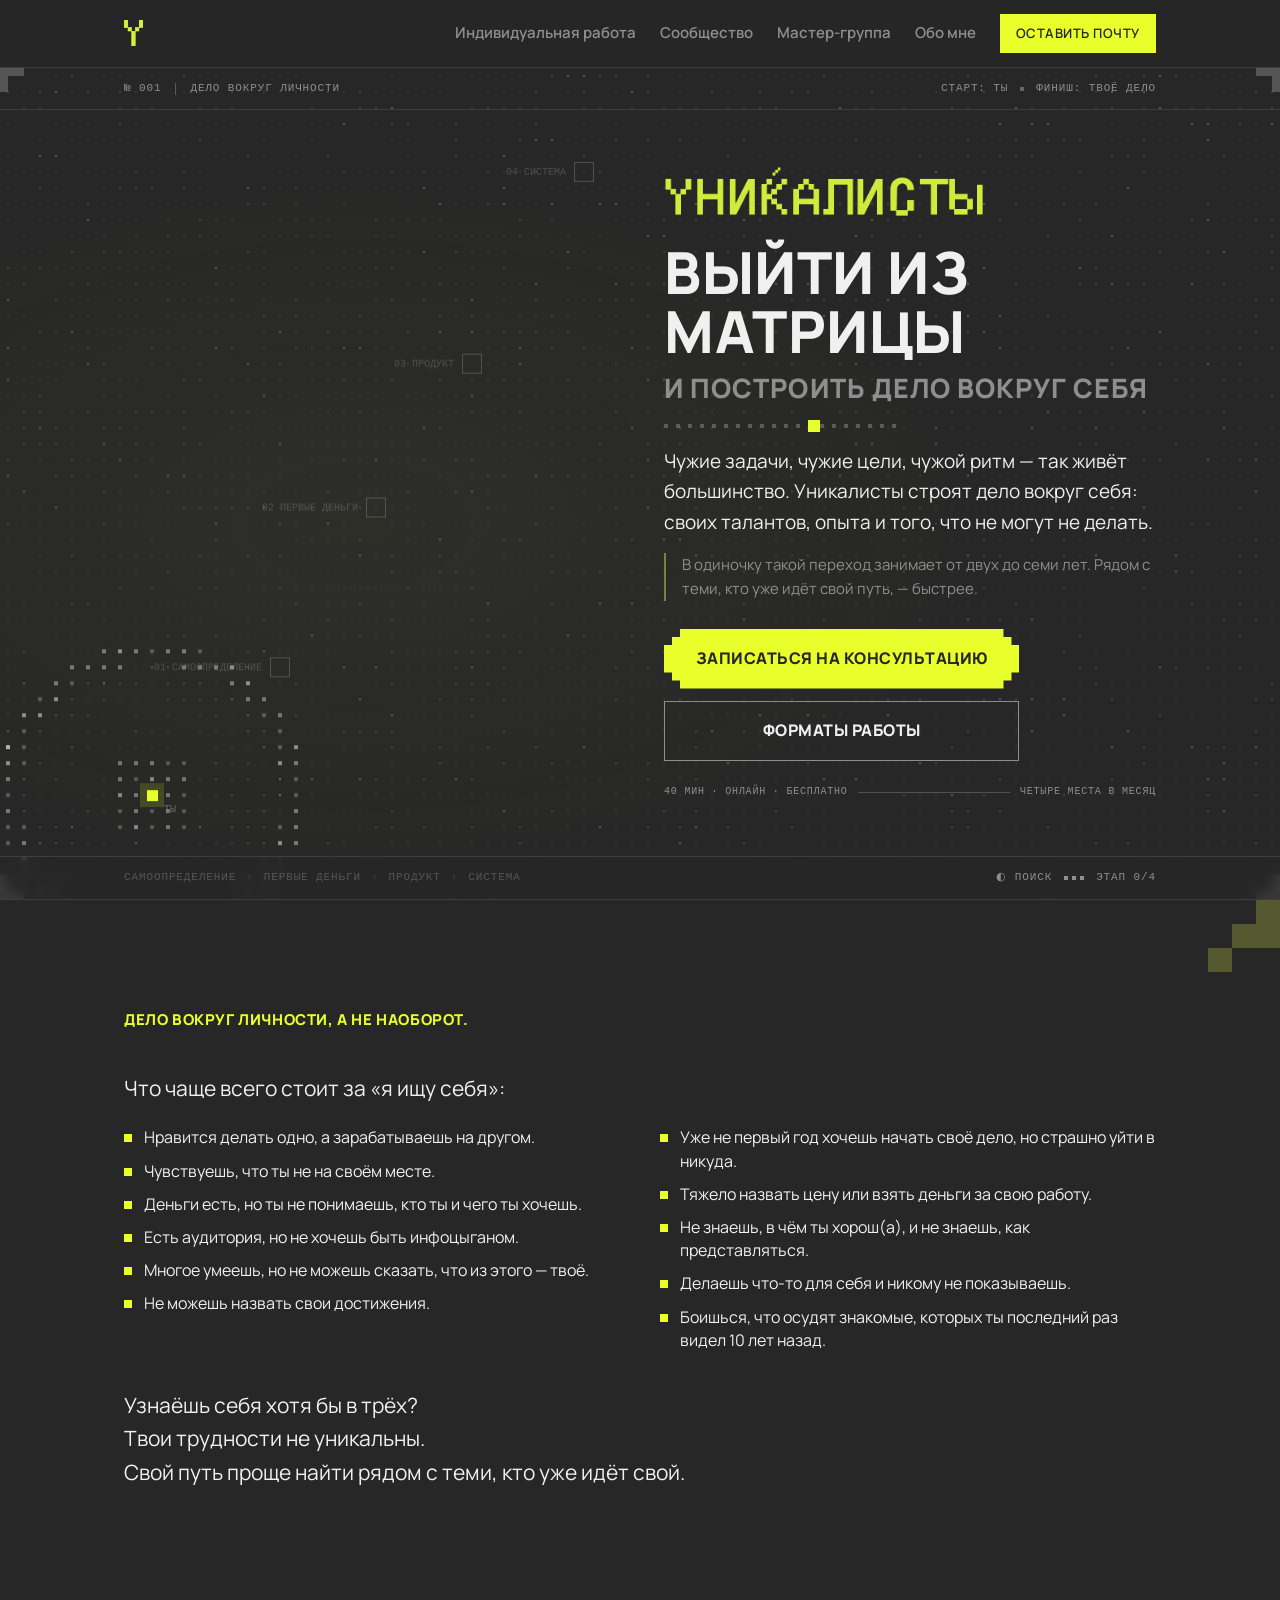
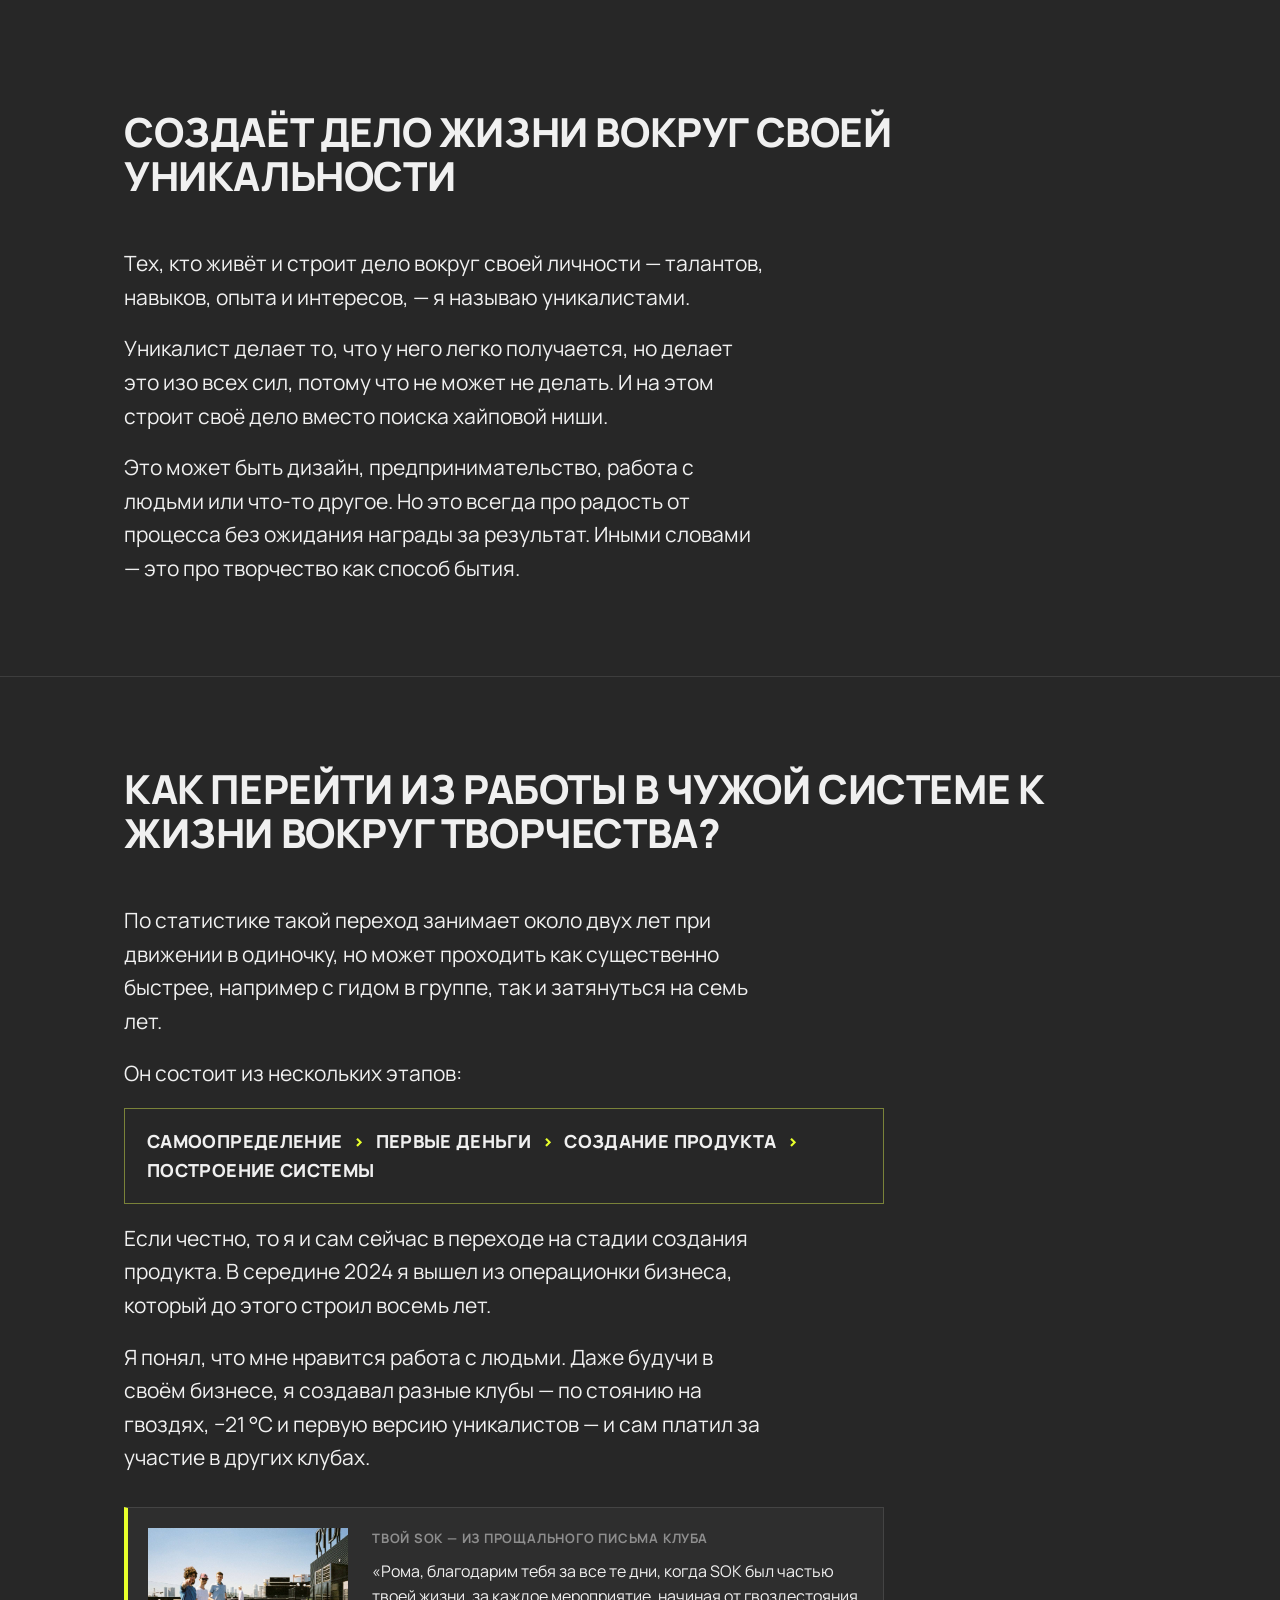
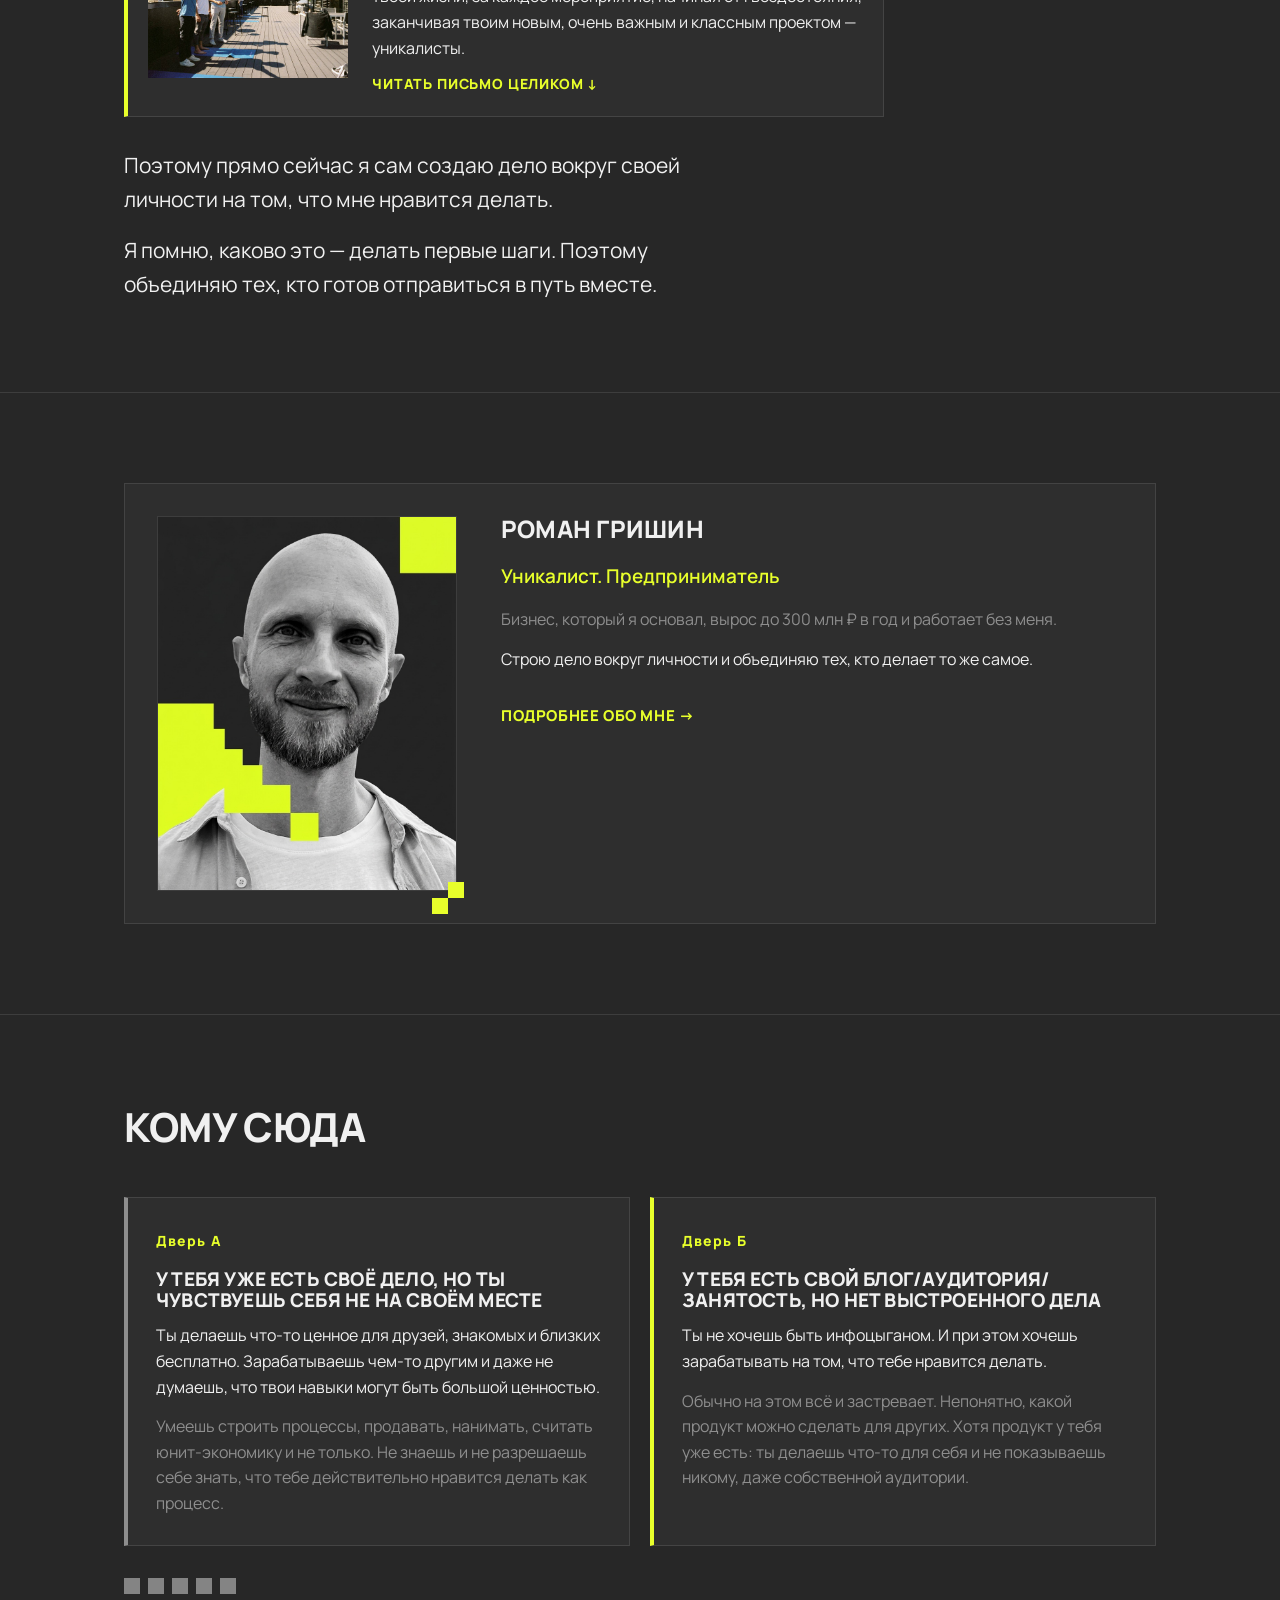
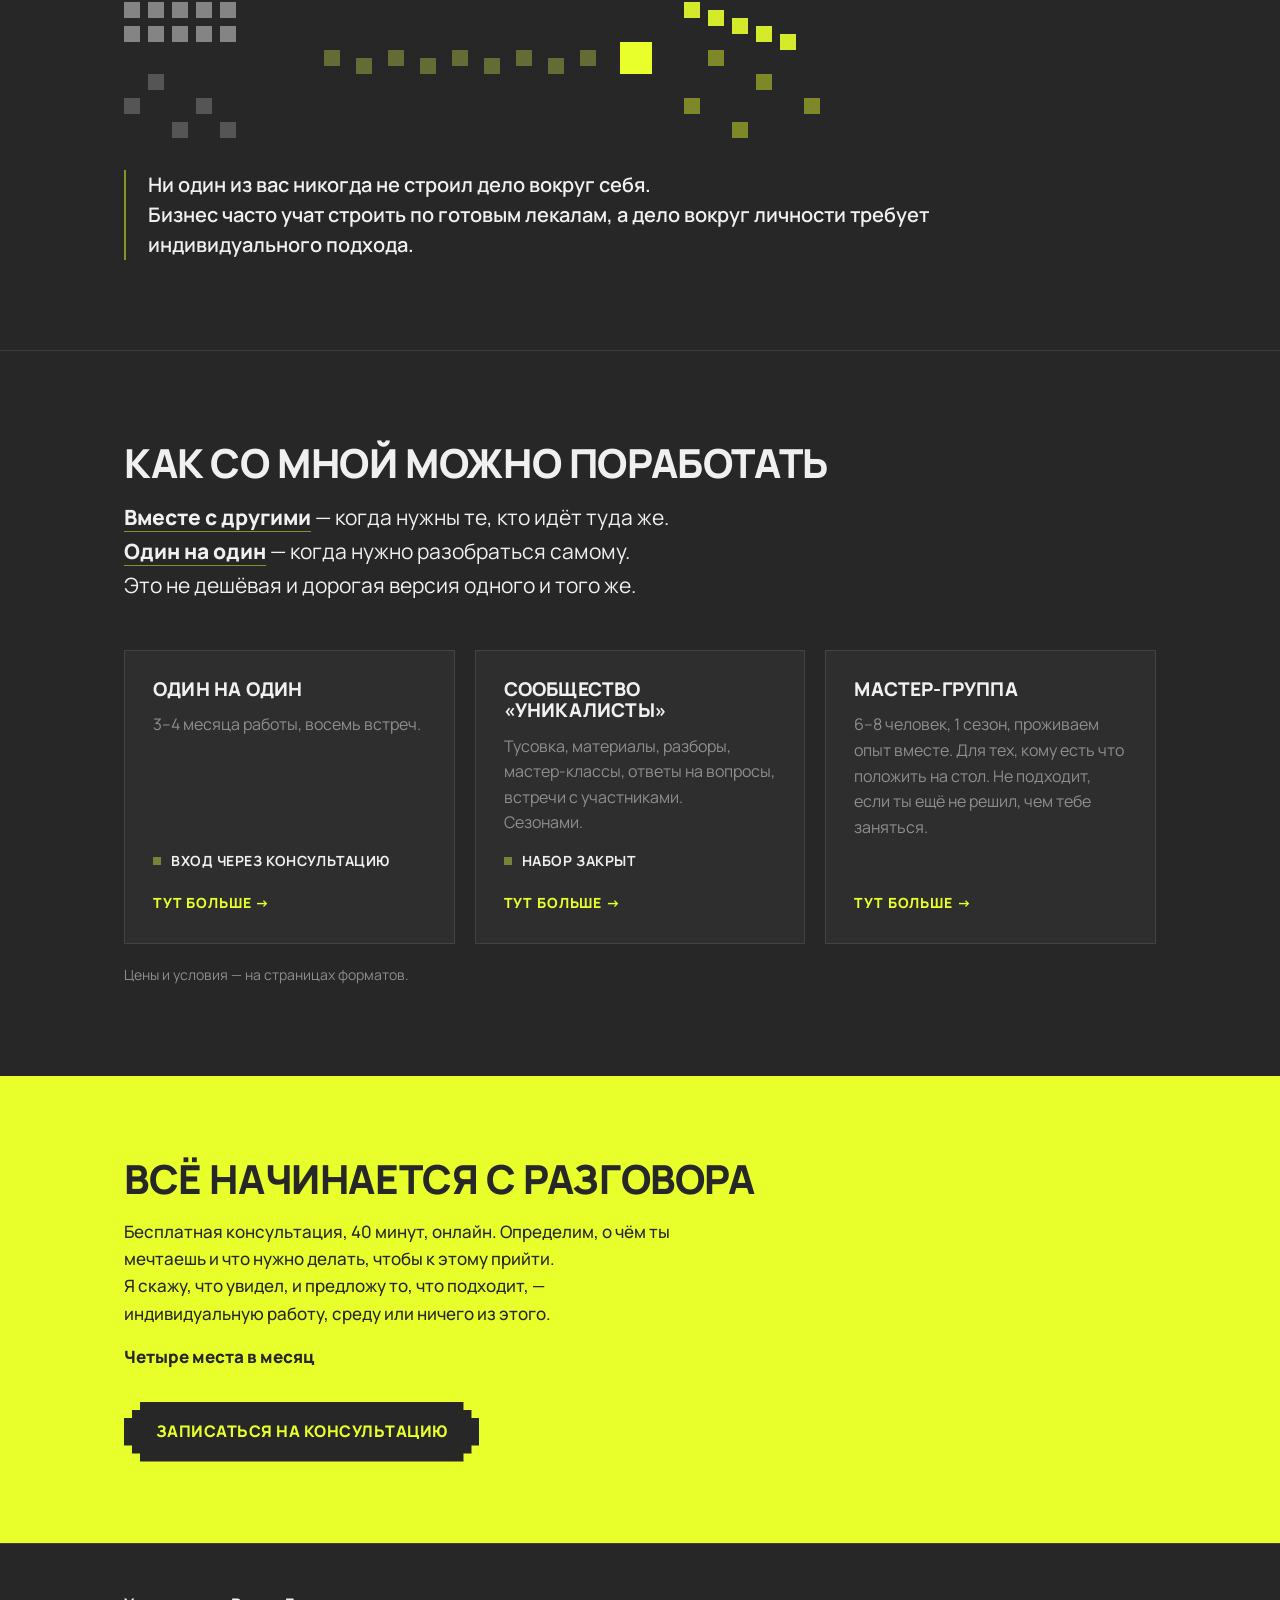
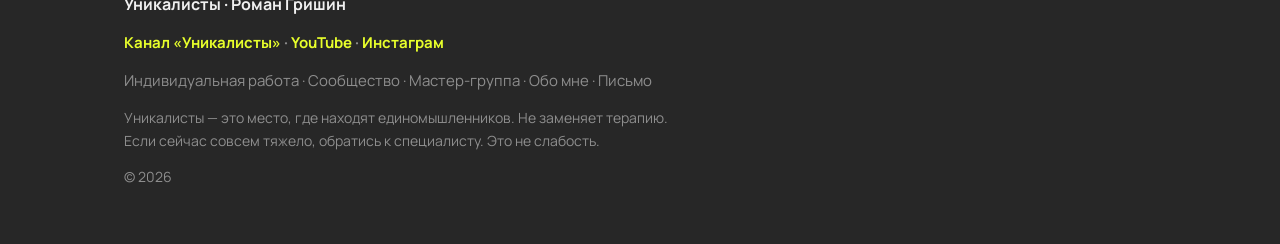
==== commit 997bebfd: "Hero: логотип, «Выйти из матрицы», ровные кнопки; вход в мастер-группу - Вордмарк «Уникалисты» перее" ====
--- a/index.html
+++ b/index.html
@@ -30,7 +30,7 @@
     </div>
   </nav>
 
-  <!-- ── Hero: выход из сетки ── -->
+  <!-- ── Hero: выход из матрицы ── -->
   <header class="uhero" id="top">
     <canvas class="uhero-canvas" aria-hidden="true"></canvas>
 
@@ -53,14 +53,13 @@
       <div class="uhero-art" aria-hidden="true"></div>
 
       <div class="uhero-text">
-        <div class="uhero-rule" aria-hidden="true"><span></span><em>Точка отсчёта</em><span></span></div>
-
-        <h1 class="uhero-title">Выйти из сетки<span>и построить дело вокруг себя</span></h1>
+        <img class="hero-wordmark" src="assets/wordmark-acid.png" alt="Уникалисты" width="1568" height="240">
+        <h1 class="uhero-title">Выйти из матрицы<span>и построить дело вокруг себя</span></h1>
 
         <div class="uhero-pixels" aria-hidden="true"></div>
 
         <p class="uhero-lead">Чужие задачи, чужие цели, чужой ритм — так живёт большинство. Уникалисты строят дело вокруг себя: своих талантов, опыта и того, что не могут не делать.</p>
-        <p class="uhero-note">В одиночку такой переход занимает около двух лет. Рядом с теми, кто уже идёт свой путь, — быстрее.</p>
+        <p class="uhero-note">В одиночку такой переход занимает от двух до семи лет. Рядом с теми, кто уже идёт свой путь, — быстрее.</p>
 
         <div class="hero-actions">
           <a class="btn" href="consultation.html">Записаться на консультацию</a>
@@ -88,7 +87,6 @@
   <section class="hero">
     <div class="pixel-stairs" aria-hidden="true"></div>
     <div class="wrap">
-      <img class="hero-wordmark" src="assets/wordmark-acid.png" alt="Уникалисты" width="1568" height="240">
       <p class="tagline">Дело вокруг личности, а не наоборот.</p>
 
       <p class="lead">Что чаще всего стоит за «я ищу себя»:</p>
--- a/styles.css
+++ b/styles.css
@@ -136,6 +136,7 @@
   background: transparent;
   color: var(--light);
   border: 1px solid var(--gray);
+  padding: 16px 31px; /* минус рамка — та же высота, что у основной кнопки */
   clip-path: none; /* контурная вторичная кнопка остаётся обычным прямоугольником */
 }
 .btn--ghost:hover,
@@ -1087,7 +1088,7 @@
   position: relative;
   display: flex;
   flex-direction: column;
-  min-height: calc(100svh - 55px);
+  min-height: calc(100svh - 68px); /* высота липкой навигации на десктопе */
   overflow: hidden;
   background:
     radial-gradient(ellipse 70% 60% at 28% 55%, rgba(122, 130, 57, 0.08), transparent 70%),
@@ -1176,7 +1177,7 @@
   width: 100%;
   max-width: var(--maxw);
   margin: 0 auto;
-  padding: 48px 24px;
+  padding: 28px 24px;
 }
 
 .uhero-art { align-self: stretch; min-height: 420px; }
@@ -1196,8 +1197,7 @@
 }
 .uhero-rule em { font-style: normal; }
 .uhero-rule span { flex: 1; height: 1px; background: var(--gray); opacity: 0.4; }
-.uhero-rule > span:first-child { flex: 0 0 32px; }
-.uhero-rule--foot { margin: 36px 0 0; font-size: 10px; }
+.uhero-rule--foot { margin: 24px 0 0; font-size: 10px; }
 
 .uhero-title {
   font-size: clamp(36px, 4.6vw, 58px);
@@ -1218,7 +1218,7 @@
   position: relative;
   width: 236px;
   height: 4px;
-  margin: 24px 0 22px;
+  margin: 20px 0 18px;
   background: repeating-linear-gradient(90deg, rgba(142, 142, 142, 0.5) 0 4px, transparent 4px 12px);
 }
 .uhero-pixels::after {
@@ -1241,7 +1241,16 @@
   font-size: 15px;
 }
 
-.uhero .hero-actions { margin-top: 32px; }
+.uhero .hero-wordmark { width: min(320px, 100%); margin-bottom: 24px; }
+
+/* кнопки одной колонкой одинаковой ширины: края совпадают */
+.uhero .hero-actions {
+  margin-top: 28px;
+  display: grid;
+  grid-template-columns: max-content;
+  gap: 12px;
+}
+.uhero .hero-actions .btn { text-align: center; }
 
 /* этапы перехода в нижней полосе */
 .uhero-stages {
@@ -1287,13 +1296,14 @@
 @media (max-width: 640px) {
   .uhero-body { padding: 8px 16px 24px; }
   .uhero-bar-in { padding: 10px 16px; font-size: 10px; }
-  .uhero-art { height: clamp(140px, 22vh, 200px); }
+  .uhero-art { height: clamp(110px, 16vh, 150px); }
   .uhero-title span { margin-top: 8px; }
   .uhero-lead { font-size: 16px; }
   .uhero-pixels { margin: 18px 0 16px; }
   .uhero-note { font-size: 14px; }
-  .uhero .hero-actions { margin-top: 24px; }
-  .uhero-rule--foot { margin-top: 24px; }
+  .uhero .hero-actions { margin-top: 24px; grid-template-columns: 1fr; }
+  .uhero .hero-wordmark { width: min(200px, 56vw); margin-bottom: 20px; }
+  .uhero-rule--foot { display: none; }
   /* на телефоне в полосе виден только текущий этап */
   .uhero-stages li { display: none; }
   .uhero-stages li.is-active { display: block; }
